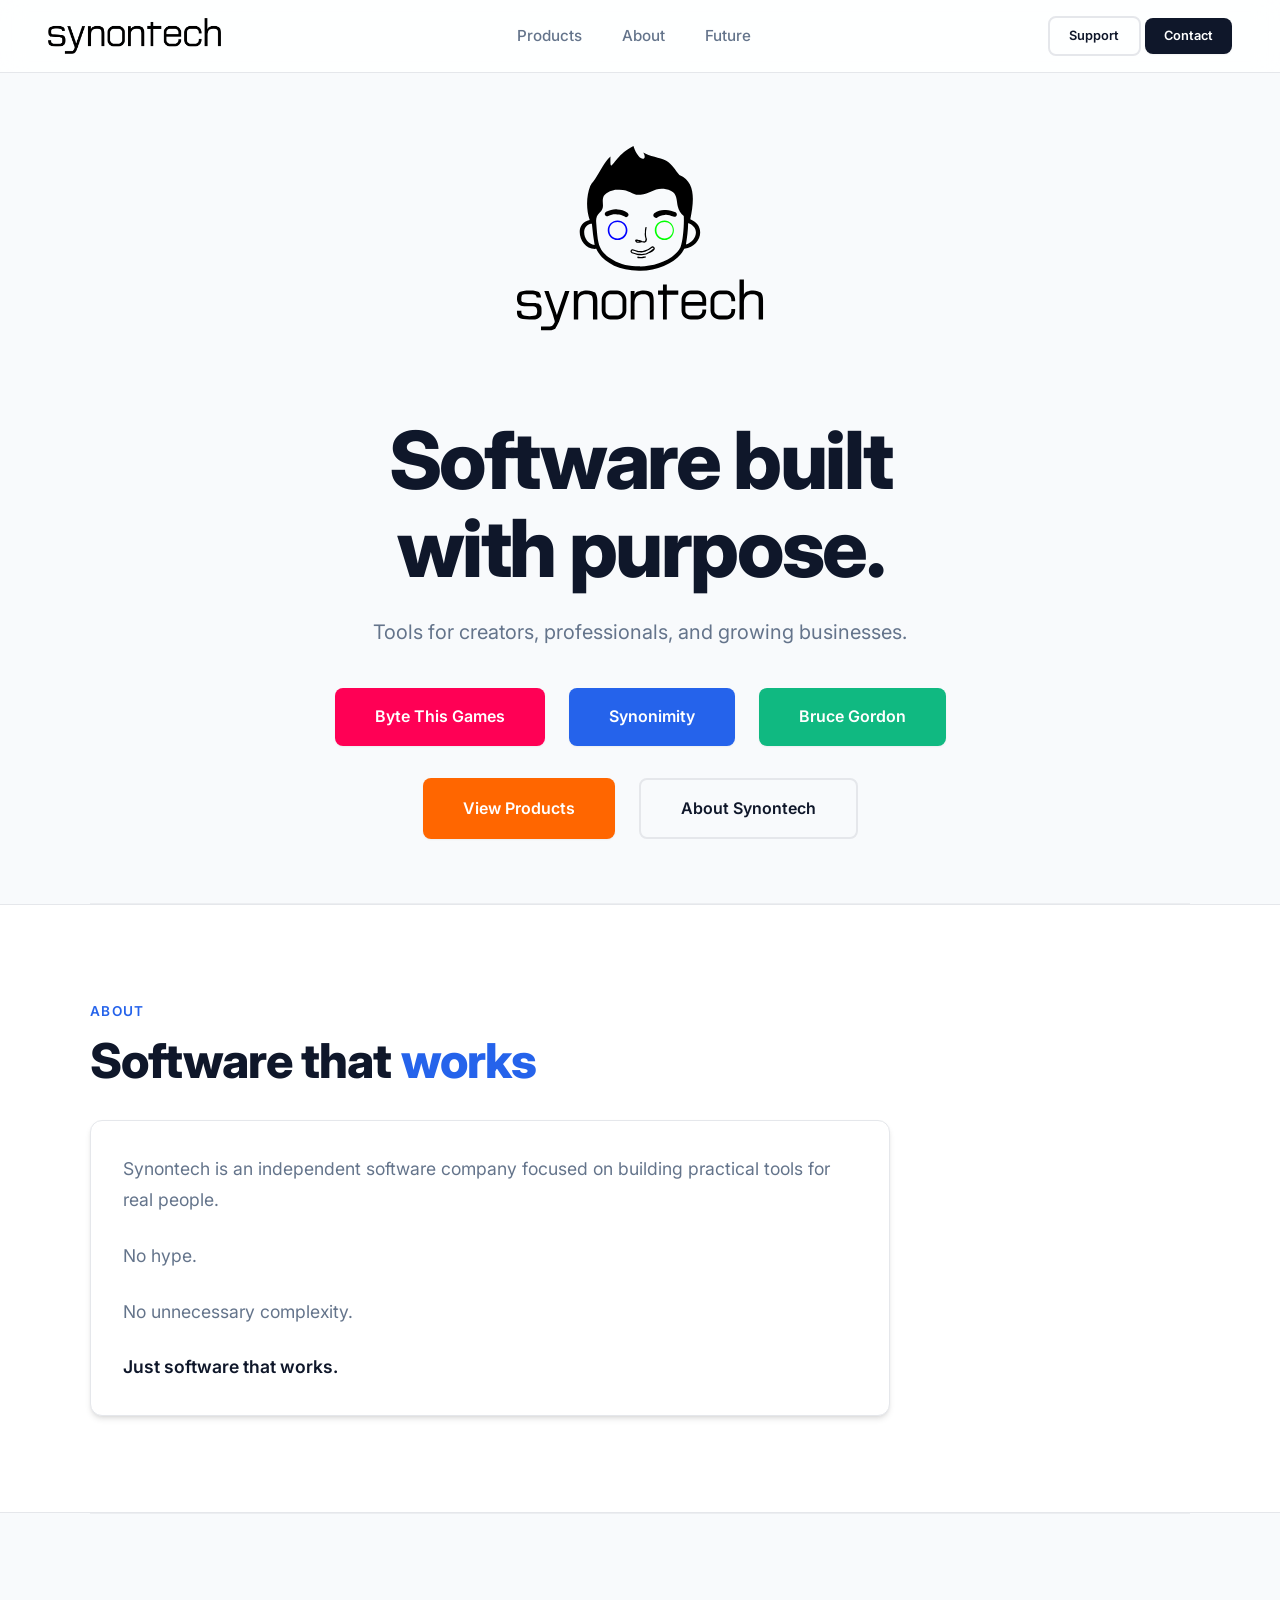
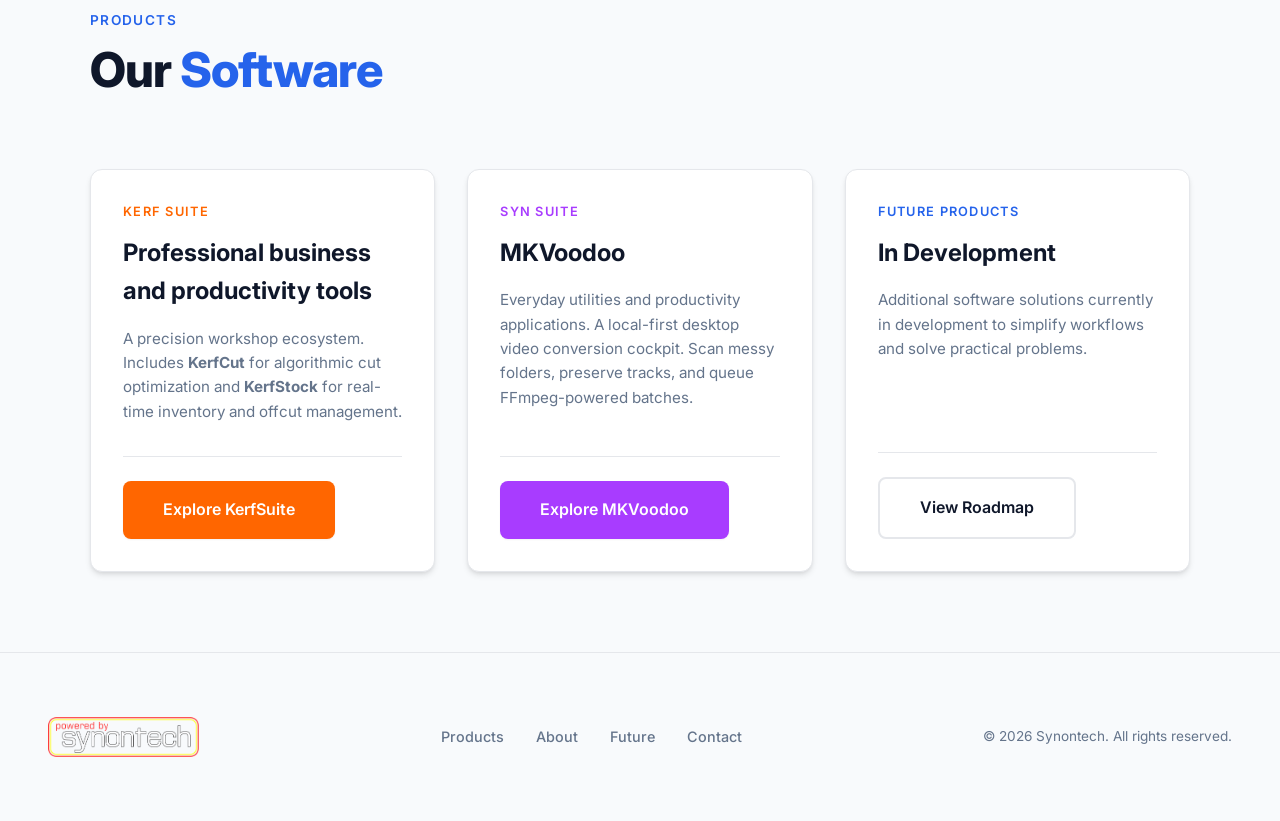
==== index.html @ ca762a5e "refactor: redirect kerfsuite.html to external documentation and update homepage link" ====
<!DOCTYPE html>
<html lang="en">

<head>
  <meta charset="UTF-8">
  <meta name="viewport" content="width=device-width, initial-scale=1.0">
  <meta name="description"
    content="Synontech is a solo digital studio crafting games, apps, and AI experiences at the bleeding edge of vision and code.">
  <meta name="robots" content="index, follow">
  <meta name="google-site-verification" content="googlec090cfde6ae936a4">
  <meta name="theme-color" content="#020b18">
  <link rel="canonical" href="https://synontech.github.io/">

  <!-- Open Graph / Facebook -->
  <meta property="og:type" content="website">
  <meta property="og:url" content="https://synontech.github.io/">
  <meta property="og:title" content="synontech | digital game &amp; AI studio">
  <meta property="og:description"
    content="Solo digital studio crafting games, apps, and ai experiences at the bleeding edge of vision and code.">
  <meta property="og:image" content="https://synontech.github.io/assets/synontech_logo.png">

  <!-- Twitter -->
  <meta property="twitter:card" content="summary_large_image">
  <meta property="twitter:url" content="https://synontech.github.io/">
  <meta property="twitter:title" content="synontech | digital game &amp; AI studio">
  <meta property="twitter:description"
    content="Solo digital studio crafting games, apps, and ai experiences at the bleeding edge of vision and code.">
  <meta property="twitter:image" content="https://synontech.github.io/assets/synontech_logo.png">

  <title>synontech | digital game &amp; AI studio</title>

  <script type="application/ld+json">
  {
    "@context": "https://schema.org",
    "@type": "Organization",
    "name": "synontech | digital game & AI studio",
    "url": "https://synontech.github.io/",
    "logo": "https://synontech.github.io/assets/synontech_logo.png",
    "sameAs": [
      "https://github.com/synontechsa-hub",
      "https://ko-fi.com/synonimity",
      "https://www.patreon.com/c/synontech"
    ]
  }
  </script>
  <script type="application/ld+json">
  {
    "@context": "https://schema.org",
    "@type": "WebSite",
    "name": "synontech | digital game & AI studio",
    "url": "https://synontech.github.io/",
    "description": "Solo digital studio crafting games, apps, and AI experiences at the bleeding edge of vision and code."
  }
  </script>

  <!-- Favicon -->
  <link rel="icon" type="image/png" href="assets/Synontech/Synontech Favicon - Dark Background.png">

  <!-- Fonts -->
  <link rel="preconnect" href="https://fonts.googleapis.com">
  <link rel="preconnect" href="https://fonts.gstatic.com" crossorigin>
  <link href="https://fonts.googleapis.com/css2?family=Inter:wght@400;500;600;700;800&display=swap" rel="stylesheet">

  <!-- Styles (order matters — variables must load first) -->
  <link rel="stylesheet" href="css/variables.css">
  <link rel="stylesheet" href="css/base.css">
  <link rel="stylesheet" href="css/animations.css">
  <link rel="stylesheet" href="css/nav.css">
  <link rel="stylesheet" href="css/hero.css">
  <link rel="stylesheet" href="css/about.css">
  <link rel="stylesheet" href="css/portfolio.css">
  <link rel="stylesheet" href="css/future.css">
  <link rel="stylesheet" href="css/footer.css">
</head>

<body>


  <!-- ══════════════════════════════════════════════
     NAV
═══════════════════════════════════════════════ -->
  <nav>
    <a href="#hero" class="nav-logo">
      <img src="assets/Synontech/synontech_wordmark_light_background.png" alt="synontech" class="nav-logo-img" style="height: 36px;">
    </a>

    <ul class="nav-links" id="nav-links">
      <li><a href="#products">Products</a></li>
      <li><a href="#about">About</a></li>
      <li><a href="future.html">Future</a></li>
      <li class="mobile-only"><a href="https://ko-fi.com/synonimity#" target="_blank" rel="noopener">Support</a></li>
      <li class="mobile-only"><a href="#" class="contact-link">Contact</a></li>
    </ul>

    <div class="nav-actions">
      <a href="https://ko-fi.com/synonimity#" target="_blank" rel="noopener" class="nav-cta btn-secondary-tactical" style="padding: 0.5rem 1.2rem; font-size: 0.8rem;">Support</a>
      <a href="#" class="nav-cta contact-link btn-primary-tactical" style="padding: 0.5rem 1.2rem; font-size: 0.8rem;">Contact</a>
    </div>

    <button class="nav-hamburger" id="nav-hamburger" aria-label="Toggle navigation" aria-expanded="false">☰</button>
  </nav>

  <!-- ══════════════════════════════════════════════
     HERO (TACTICAL HUD VERSION)
═══════════════════════════════════════════════ -->
  <section id="hero">
    <div class="hero-content">
      <img src="assets/Synontech/Synontech.svg" alt="Synontech" class="hero-eyebrow-logo" style="height: 280px; margin-bottom: 0.5rem;">
      <h1 class="hero-title">
        <span class="line1">Software built</span>
        <span class="line2">with purpose.</span>
      </h1>
      <p class="hero-sub">Tools for creators, professionals, and growing businesses.</p>
      
      <div class="hero-buttons-grid">
        <!-- Studio ecosystem links -->
        <div class="ecosystem-links">
          <a href="https://byte-this-games.vercel.app/" target="_blank" rel="noopener" class="btn-primary-tactical" style="--btn-bg: var(--color-pink);">Byte This Games</a>
          <a href="https://synonimity.vercel.app/" target="_blank" rel="noopener" class="btn-primary-tactical" style="--btn-bg: var(--color-blue);">Synonimity</a>
          <a href="https://bruce-gordon.vercel.app/" target="_blank" rel="noopener" class="btn-primary-tactical" style="--btn-bg: var(--color-emerald);">Bruce Gordon</a>
        </div>

        <!-- Primary actions -->
        <div class="main-actions">
          <a href="#products" class="btn-primary-tactical" style="--btn-bg: var(--color-orange);">View Products</a>
          <a href="#about" class="btn-secondary-tactical">About Synontech</a>
        </div>
      </div>
    </div>
  </section>

  <div class="cyber-divider"></div>

  <!-- ══════════════════════════════════════════════
     ABOUT
═══════════════════════════════════════════════ -->
  <section id="about">
    <div class="section-inner">
      <p class="section-tag reveal">About</p>
      <h2 class="section-title reveal">Software that <span>works</span></h2>

      <div class="about-grid">
        <div class="about-text reveal glass-panel">
          <p>Synontech is an independent software company focused on building practical tools for real people.</p>
          <p>No hype.</p>
          <p>No unnecessary complexity.</p>
          <p>Just software that works.</p>
        </div>
      </div>
    </div>
  </section>

  <div class="cyber-divider"></div>



  <section id="products">
    <div class="section-inner">
      <div class="portfolio-header">
        <div>
          <p class="section-tag reveal">Products</p>
          <h2 class="section-title reveal">Our <span>Software</span></h2>
        </div>
      </div>

      <div class="portfolio-grid">
        
        <!-- KerfSuite -->
        <article class="project-card glass-panel reveal reveal-delay-1" style="--primary: var(--color-orange);">
          <div class="card-body">
            <p class="card-type">Kerf Suite</p>
            <h3 class="card-title">Professional business and productivity tools</h3>
            <p class="card-desc">A precision workshop ecosystem. Includes <strong>KerfCut</strong> for algorithmic cut optimization and <strong>KerfStock</strong> for real-time inventory and offcut management.</p>
            <div class="card-footer">
              <a href="https://kerfsuite.vercel.app" class="btn-primary-tactical" style="--btn-bg: var(--color-orange);">Explore KerfSuite</a>
            </div>
          </div>
        </article>

        <!-- MKVoodoo -->
        <article class="project-card glass-panel reveal reveal-delay-2" style="--primary: var(--color-violet);">
          <div class="card-body">
            <p class="card-type">Syn Suite</p>
            <h3 class="card-title">MKVoodoo</h3>
            <p class="card-desc">Everyday utilities and productivity applications. A local-first desktop video conversion cockpit. Scan messy folders, preserve tracks, and queue FFmpeg-powered batches.</p>
            <div class="card-footer">
              <a href="mkvoodoo.html" class="btn-primary-tactical" style="--btn-bg: var(--color-violet);">Explore MKVoodoo</a>
            </div>
          </div>
        </article>

        <!-- Future Products -->
        <article class="project-card glass-panel reveal reveal-delay-3">
          <div class="card-body">
            <p class="card-type">Future Products</p>
            <h3 class="card-title">In Development</h3>
            <p class="card-desc">Additional software solutions currently in development to simplify workflows and solve practical problems.</p>
            <div class="card-footer">
              <a href="future.html" class="btn-secondary-tactical">View Roadmap</a>
            </div>
          </div>
        </article>

      </div>
    </div>
  </section>



  <!-- ══════════════════════════════════════════════
     FOOTER
═══════════════════════════════════════════════ -->
  <footer>
    <div class="footer-left">
      <img src="assets/Synontech/Powered_by_dark_background.png" alt="powered by synontech" class="footer-badge">
    </div>
    <ul class="footer-links">
      <li><a href="#products">Products</a></li>
      <li><a href="#about">About</a></li>
      <li><a href="future.html">Future</a></li>
      <li><a href="#" class="contact-link">Contact</a></li>
    </ul>
    <div class="footer-copy">
      <span>&copy; <span id="current-year">2026</span> Synontech. All rights reserved.</span>
    </div>
  </footer>

  <script src="js/analytics.js" defer></script>
  <script src="js/main.js" defer></script>
</body>

</html>
---- css/variables.css ----
/* ============================================================
   Synontech Brand Identity System
   Minimalist, professional, product-focused.
   ============================================================ */

:root {
  /* --- Primary Colors --- */
  --color-deep-navy: #0F172A;
  --color-charcoal:  #111827;

  /* --- Secondary Colors --- */
  --color-blue:      #2563EB; /* Corporate Blue */
  --color-emerald:   #10B981; /* Tech Green */
  --color-orange:    #FF6600; /* Industrial Orange (KerfSuite) */
  --color-violet:    #A83CFF; /* Creative Violet (Syn Suite) */
  --color-pink:      #FF0055; /* Glitch Pink (Ecosystem) */

  /* --- Neutral Colors --- */
  --color-white:       #FFFFFF;
  --color-light-gray:  #F8FAFC;
  --color-border-gray: #E5E7EB;
  --color-text-gray:   #64748B;

  /* --- Functional Assignments (Light Theme) --- */
  --bg-main:   var(--color-light-gray);
  --bg-card:   var(--color-white);
  --text-main: var(--color-charcoal);
  --text-dim:  var(--color-text-gray);

  /* --- Dynamic Variables (Overridable) --- */
  --primary:   var(--color-blue);
  --secondary: var(--color-orange);
  --accent:    var(--color-emerald);
  --extra:     var(--color-violet);

  /* --- UI Elements --- */
  --border-main: 1px solid var(--color-border-gray);
  --shadow-sm:   0 1px 2px 0 rgb(0 0 0 / 0.05);
  --shadow-md:   0 4px 6px -1px rgb(0 0 0 / 0.1), 0 2px 4px -2px rgb(0 0 0 / 0.1);
  --shadow-lg:   0 10px 15px -3px rgb(0 0 0 / 0.1), 0 4px 6px -4px rgb(0 0 0 / 0.1);
  --radius-md:   8px;
  --radius-lg:   12px;

  /* --- Typography --- */
  --font-primary: 'Inter', sans-serif;
}
---- css/base.css ----
/* ============================================================
   synontech — base
   Reset, body, typography, shared utilities
   ============================================================ */

*, *::before, *::after {
  margin: 0;
  padding: 0;
  box-sizing: border-box;
}

html {
  scroll-behavior: smooth;
}

body {
  background-color: var(--bg-main);
  color: var(--text-main);
  font-family: var(--font-primary);
  font-size: 16px;
  line-height: 1.6;
  overflow-x: hidden;
  -webkit-font-smoothing: antialiased;
  -moz-osx-font-smoothing: grayscale;
}

/* ── Sections ── */
section {
  position: relative;
  z-index: 2;
  padding: 6rem 3rem;
}

@media (max-width: 768px) {
  section {
    padding: 4rem 1.5rem;
  }
}

.section-inner {
  max-width: 1100px;
  margin: 0 auto;
}

/* ── Glass/Card Panel ── */
.glass-panel {
  background: var(--bg-card);
  border: var(--border-main);
  border-radius: var(--radius-lg);
  padding: 2rem;
  box-shadow: var(--shadow-md);
  transition: box-shadow 0.3s ease, transform 0.3s ease;
}

.glass-panel:hover {
  box-shadow: var(--shadow-lg);
  transform: translateY(-2px);
}

.section-tag {
  font-family: var(--font-primary);
  font-size: 0.85rem;
  font-weight: 600;
  letter-spacing: 0.1em;
  color: var(--primary);
  margin-bottom: 0.75rem;
  display: flex;
  align-items: center;
  gap: 0.75rem;
  text-transform: uppercase;
}

.section-title {
  font-family: var(--font-primary);
  font-size: clamp(2rem, 4vw, 3rem);
  font-weight: 800;
  color: var(--color-deep-navy);
  margin-bottom: 1.5rem;
  line-height: 1.1;
  letter-spacing: -0.02em;
}

.section-title span {
  color: var(--primary);
}

/* ── Typography Utilities ── */
p {
  color: var(--text-dim);
  margin-bottom: 1rem;
}

/* ── Divider ── */
.cyber-divider {
  height: 1px;
  background: var(--color-border-gray);
  margin: 0 auto;
  max-width: 1100px;
  opacity: 0.6;
}

/* ── Buttons ── */
.btn-primary-tactical {
  display: inline-flex;
  align-items: center;
  justify-content: center;
  background-color: var(--primary);
  color: var(--color-white);
  padding: 0.75rem 2rem;
  border-radius: var(--radius-md);
  text-decoration: none;
  font-weight: 600;
  font-size: 0.95rem;
  transition: all 0.2s ease;
  border: none;
  cursor: pointer;
}

.btn-primary-tactical:hover {
  filter: brightness(1.1);
  transform: translateY(-1px);
}

.btn-secondary-tactical {
  display: inline-flex;
  align-items: center;
  justify-content: center;
  background-color: transparent;
  color: var(--color-deep-navy);
  padding: 0.75rem 2rem;
  border-radius: var(--radius-md);
  border: 2px solid var(--color-border-gray);
  text-decoration: none;
  font-weight: 600;
  font-size: 0.95rem;
  transition: all 0.2s ease;
}

.btn-secondary-tactical:hover {
  background-color: var(--color-border-gray);
}
---- css/nav.css ----
/* ============================================================
   Synontech — Navigation
   ============================================================ */

nav {
  position: fixed;
  top: 0; left: 0; right: 0;
  z-index: 100;
  display: flex;
  align-items: center;
  justify-content: space-between;
  padding: 1rem 3rem;
  background: rgba(255, 255, 255, 0.85);
  backdrop-filter: blur(12px);
  border-bottom: 1px solid var(--color-border-gray);
  transition: all 0.3s ease;
}

.nav-logo {
  display: flex;
  align-items: center;
  text-decoration: none;
}

.nav-logo-img {
  height: 28px;
  width: auto;
  transition: opacity 0.3s ease;
}

.nav-logo:hover .nav-logo-img {
  opacity: 0.8;
}

.nav-links {
  display: flex;
  gap: 2.5rem;
  list-style: none;
}

.nav-links a {
  color: var(--color-text-gray);
  text-decoration: none;
  font-family: var(--font-primary);
  font-weight: 500;
  font-size: 0.95rem;
  transition: color 0.2s ease;
}

.nav-links a:hover {
  color: var(--color-deep-navy);
}

.nav-cta {
  background: var(--color-deep-navy);
  color: var(--color-white);
  padding: 0.6rem 1.25rem;
  border-radius: var(--radius-md);
  text-decoration: none;
  font-family: var(--font-primary);
  font-weight: 500;
  font-size: 0.95rem;
  transition: background 0.2s ease, transform 0.2s ease;
}

.nav-cta:hover {
  background: var(--primary);
  transform: translateY(-1px);
}

/* ── Hamburger (mobile only) ── */
.nav-hamburger {
  display: none;
  background: transparent;
  border: none;
  color: var(--color-deep-navy);
  font-size: 1.5rem;
  cursor: pointer;
}

.nav-links li.mobile-only {
  display: none;
}

/* ── Mobile breakpoint ── */
@media (max-width: 768px) {
  nav {
    padding: 1rem 1.5rem;
  }

  .desktop-only {
    display: none !important;
  }

  .nav-cta {
    display: none;
  }

  .nav-hamburger {
    display: block;
  }

  .nav-links {
    display: none;
    width: 100%;
    flex-direction: column;
    gap: 0;
    padding: 1rem 0;
    position: absolute;
    top: 100%;
    left: 0;
    background: var(--color-white);
    border-bottom: 1px solid var(--color-border-gray);
  }

  .nav-links li.mobile-only {
    display: block;
  }

  .nav-links.open {
    display: flex;
  }

  .nav-links li a {
    display: block;
    padding: 0.8rem 1.5rem;
  }
}
---- css/hero.css ----
/* ============================================================
   Synontech — Hero
   ============================================================ */

#hero {
  position: relative;
  z-index: 2;
  min-height: 90vh;
  display: flex;
  flex-direction: column;
  align-items: center;
  justify-content: center;
  text-align: center;
  padding: 8rem 10% 4rem;
  overflow: hidden;
  background: var(--bg-main);
}

.hero-content {
  position: relative;
  z-index: 5;
  width: 100%;
  max-width: 1000px;
  display: flex;
  flex-direction: column;
  align-items: center;
}

.hero-eyebrow {
  font-family: var(--font-primary);
  font-size: 0.95rem;
  font-weight: 600;
  color: var(--primary);
  margin-bottom: 1rem;
  text-transform: uppercase;
  letter-spacing: 0.1em;
}

.hero-title {
  font-family: var(--font-primary);
  font-size: clamp(3rem, 8vw, 5rem);
  font-weight: 800;
  line-height: 1.1;
  letter-spacing: -0.03em;
  margin-bottom: 1.5rem;
  color: var(--color-deep-navy);
}

.hero-title .line1, .hero-title .line2 {
  display: block;
}

.hero-sub {
  font-size: 1.25rem;
  color: var(--text-dim);
  margin-bottom: 2.5rem;
  max-width: 700px;
  line-height: 1.6;
}

.hero-buttons-grid {
  display: flex;
  flex-direction: column;
  gap: 2rem;
  width: 100%;
}

.ecosystem-links, .main-actions {
  display: flex;
  gap: 1.5rem;
  flex-wrap: wrap;
  justify-content: center;
}

.btn-primary-tactical {
  --btn-bg: var(--color-deep-navy);
  display: inline-flex;
  background: var(--btn-bg);
  color: var(--color-white);
  padding: 1rem 2.5rem;
  border-radius: var(--radius-md);
  text-decoration: none;
  font-weight: 600;
  font-size: 1rem;
  transition: all 0.2s ease;
  box-shadow: var(--shadow-sm);
  border: none;
}

.btn-primary-tactical:hover {
  transform: translateY(-2px);
  box-shadow: var(--shadow-lg);
  filter: brightness(1.1);
}

.btn-secondary-tactical {
  display: inline-flex;
  background: transparent;
  color: var(--color-deep-navy);
  padding: 1rem 2.5rem;
  border-radius: var(--radius-md);
  border: 2px solid var(--color-border-gray);
  text-decoration: none;
  font-weight: 600;
  font-size: 1rem;
  transition: all 0.2s ease;
}

.btn-secondary-tactical:hover {
  background: var(--color-border-gray);
  border-color: var(--color-border-gray);
}

/* ── Mobile ── */
@media (max-width: 768px) {
  #hero { padding: 8rem 1.5rem 4rem; }
  .ecosystem-links, .main-actions { flex-direction: column; width: 100%; gap: 1rem; }
  .btn-primary-tactical, .btn-secondary-tactical { width: 100%; justify-content: center; }
}
---- css/about.css ----
/* ============================================================
   Synontech — About
   ============================================================ */

#about {
  background: var(--color-white);
  border-top: 1px solid var(--color-border-gray);
  border-bottom: 1px solid var(--color-border-gray);
}

/* ── Grid layout ── */
.about-grid {
  display: flex;
  flex-direction: column;
  gap: 2rem;
  margin-top: 2rem;
}

.about-text {
  max-width: 800px;
}

.about-text p {
  color: var(--text-dim);
  font-size: 1.1rem;
  line-height: 1.8;
  margin-bottom: 1.5rem;
  font-weight: 400;
}

.about-text p:last-child {
  margin-bottom: 0;
  font-weight: 600;
  color: var(--color-deep-navy);
}

/* ── Mobile ── */
@media (max-width: 992px) {
  .about-grid {
    text-align: left;
  }
}
---- css/portfolio.css ----
/* ============================================================
   Synontech — Products
   ============================================================ */

#products {
  padding-bottom: 5rem;
  background: var(--color-light-gray);
}

.portfolio-header {
  display: flex;
  justify-content: space-between;
  align-items: flex-end;
  margin-bottom: 3rem;
  flex-wrap: wrap;
  gap: 1rem;
}

.portfolio-grid {
  display: grid;
  grid-template-columns: repeat(auto-fill, minmax(300px, 1fr));
  gap: 2rem;
}

/* ── Product Card ── */
.project-card {
  display: flex;
  flex-direction: column;
  height: 100%;
}

.card-body {
  display: flex;
  flex-direction: column;
  flex-grow: 1;
}

.card-type {
  font-size: 0.8rem;
  font-weight: 600;
  letter-spacing: 0.1em;
  color: var(--primary);
  margin-bottom: 0.75rem;
  text-transform: uppercase;
}

.card-title {
  font-family: var(--font-primary);
  font-size: 1.5rem;
  font-weight: 700;
  color: var(--color-deep-navy);
  margin-bottom: 1rem;
}

.card-desc {
  font-size: 0.95rem;
  color: var(--text-dim);
  line-height: 1.6;
  margin-bottom: 2rem;
  flex-grow: 1;
}

.card-footer {
  margin-top: auto;
  border-top: 1px solid var(--color-border-gray);
  padding-top: 1.5rem;
  display: flex;
}
---- css/future.css ----
/* ============================================================
   synontech — future.css
   Neon Billboard layouts for the upcoming projects page.
   ============================================================ */

.billboard-container {
  display: flex;
  flex-direction: column;
  gap: 4rem;
  margin-top: 2rem;
  perspective: 1000px;
}

.neon-billboard {
  position: relative;
  background: rgba(10, 10, 10, 0.8);
  border: 2px solid var(--primary);
  padding: 2rem;
  display: flex;
  flex-direction: column;
  justify-content: center;
  align-items: center;
  text-align: center;
  box-shadow: 0 0 20px var(--primary);
  transform-style: preserve-3d;
  transition: transform 0.3s ease, box-shadow 0.3s ease;
  min-height: 250px;
}

.neon-billboard:hover {
  transform: scale(1.02) rotateX(5deg) rotateY(2deg);
  box-shadow: 0 0 40px var(--primary);
}

.neon-billboard::before {
  content: '';
  position: absolute;
  top: 0; left: 0; right: 0; bottom: 0;
  background: repeating-linear-gradient(
    0deg,
    transparent,
    transparent 2px,
    rgba(255, 255, 255, 0.05) 2px,
    rgba(255, 255, 255, 0.05) 4px
  );
  pointer-events: none;
  z-index: 1;
}

.billboard-badge {
  font-family: 'Share Tech Mono', monospace;
  font-size: 0.8rem;
  letter-spacing: 0.2em;
  text-transform: uppercase;
  color: #fff;
  background: var(--primary);
  padding: 0.2rem 0.5rem;
  position: absolute;
  top: -10px;
  left: 20px;
  z-index: 2;
  box-shadow: 0 0 10px var(--primary);
}

.billboard-title {
  font-family: 'Orbitron', monospace;
  font-size: 3rem;
  font-weight: 900;
  color: #fff;
  text-transform: uppercase;
  text-shadow: 0 0 10px var(--primary), 0 0 20px var(--primary), 0 0 40px var(--primary);
  z-index: 2;
  margin-bottom: 1rem;
  animation: neon-flicker 5s infinite alternate;
}

.billboard-desc {
  font-size: 1.1rem;
  color: #ddd;
  max-width: 600px;
  z-index: 2;
  background: rgba(0, 0, 0, 0.5);
  padding: 1rem;
  border-left: 4px solid var(--primary);
}

/* Variations */
.billboard-red {
  border-color: var(--secondary);
  box-shadow: 0 0 20px var(--secondary);
}
.billboard-red:hover { box-shadow: 0 0 40px var(--secondary); }
.billboard-red .billboard-badge { background: var(--secondary); box-shadow: 0 0 10px var(--secondary); }
.billboard-red .billboard-title { text-shadow: 0 0 10px var(--secondary), 0 0 20px var(--secondary), 0 0 40px var(--secondary); }
.billboard-red .billboard-desc { border-color: var(--secondary); }

.billboard-magenta {
  border-color: var(--accent);
  box-shadow: 0 0 20px var(--accent);
}
.billboard-magenta:hover { box-shadow: 0 0 40px var(--accent); }
.billboard-magenta .billboard-badge { background: var(--accent); box-shadow: 0 0 10px var(--accent); }
.billboard-magenta .billboard-title { text-shadow: 0 0 10px var(--accent), 0 0 20px var(--accent), 0 0 40px var(--accent); }
.billboard-magenta .billboard-desc { border-color: var(--accent); }

.billboard-pink {
  border-color: var(--neon-pink);
  box-shadow: 0 0 20px var(--neon-pink);
}
.billboard-pink:hover { box-shadow: 0 0 40px var(--neon-pink); }
.billboard-pink .billboard-badge { background: var(--neon-pink); box-shadow: 0 0 10px var(--neon-pink); }
.billboard-pink .billboard-title { text-shadow: 0 0 10px var(--neon-pink), 0 0 20px var(--neon-pink), 0 0 40px var(--neon-pink); }
.billboard-pink .billboard-desc { border-color: var(--neon-pink); }
---- css/footer.css ----
/* ============================================================
   Synontech — Footer
   ============================================================ */

footer {
  position: relative;
  z-index: 2;
  border-top: 1px solid var(--color-border-gray);
  background: var(--bg-main);
  padding: 4rem 3rem;
  display: flex;
  justify-content: space-between;
  align-items: center;
  flex-wrap: wrap;
  gap: 2rem;
}

.footer-left {
  display: flex;
  align-items: center;
}

.footer-badge {
  height: 40px;
  width: auto;
  display: block;
  opacity: 0.8;
  transition: opacity 0.3s ease;
}

.footer-badge:hover {
  opacity: 1;
}

.footer-copy {
  font-family: var(--font-primary);
  font-size: 0.85rem;
  color: var(--text-dim);
  text-align: right;
}

.footer-links {
  display: flex;
  gap: 2rem;
  list-style: none;
}

.footer-links a {
  font-family: var(--font-primary);
  font-size: 0.9rem;
  font-weight: 500;
  color: var(--text-dim);
  text-decoration: none;
  transition: color 0.2s ease;
}

.footer-links a:hover {
  color: var(--color-deep-navy);
}

/* ── Mobile ── */
@media (max-width: 768px) {
  footer {
    flex-direction: column;
    text-align: center;
    padding: 4rem 1.5rem;
  }
  .footer-left {
    align-items: center;
  }
  .footer-copy {
    text-align: center;
    order: 3;
  }
  .footer-links {
    flex-direction: column;
    gap: 1rem;
    order: 2;
  }
}
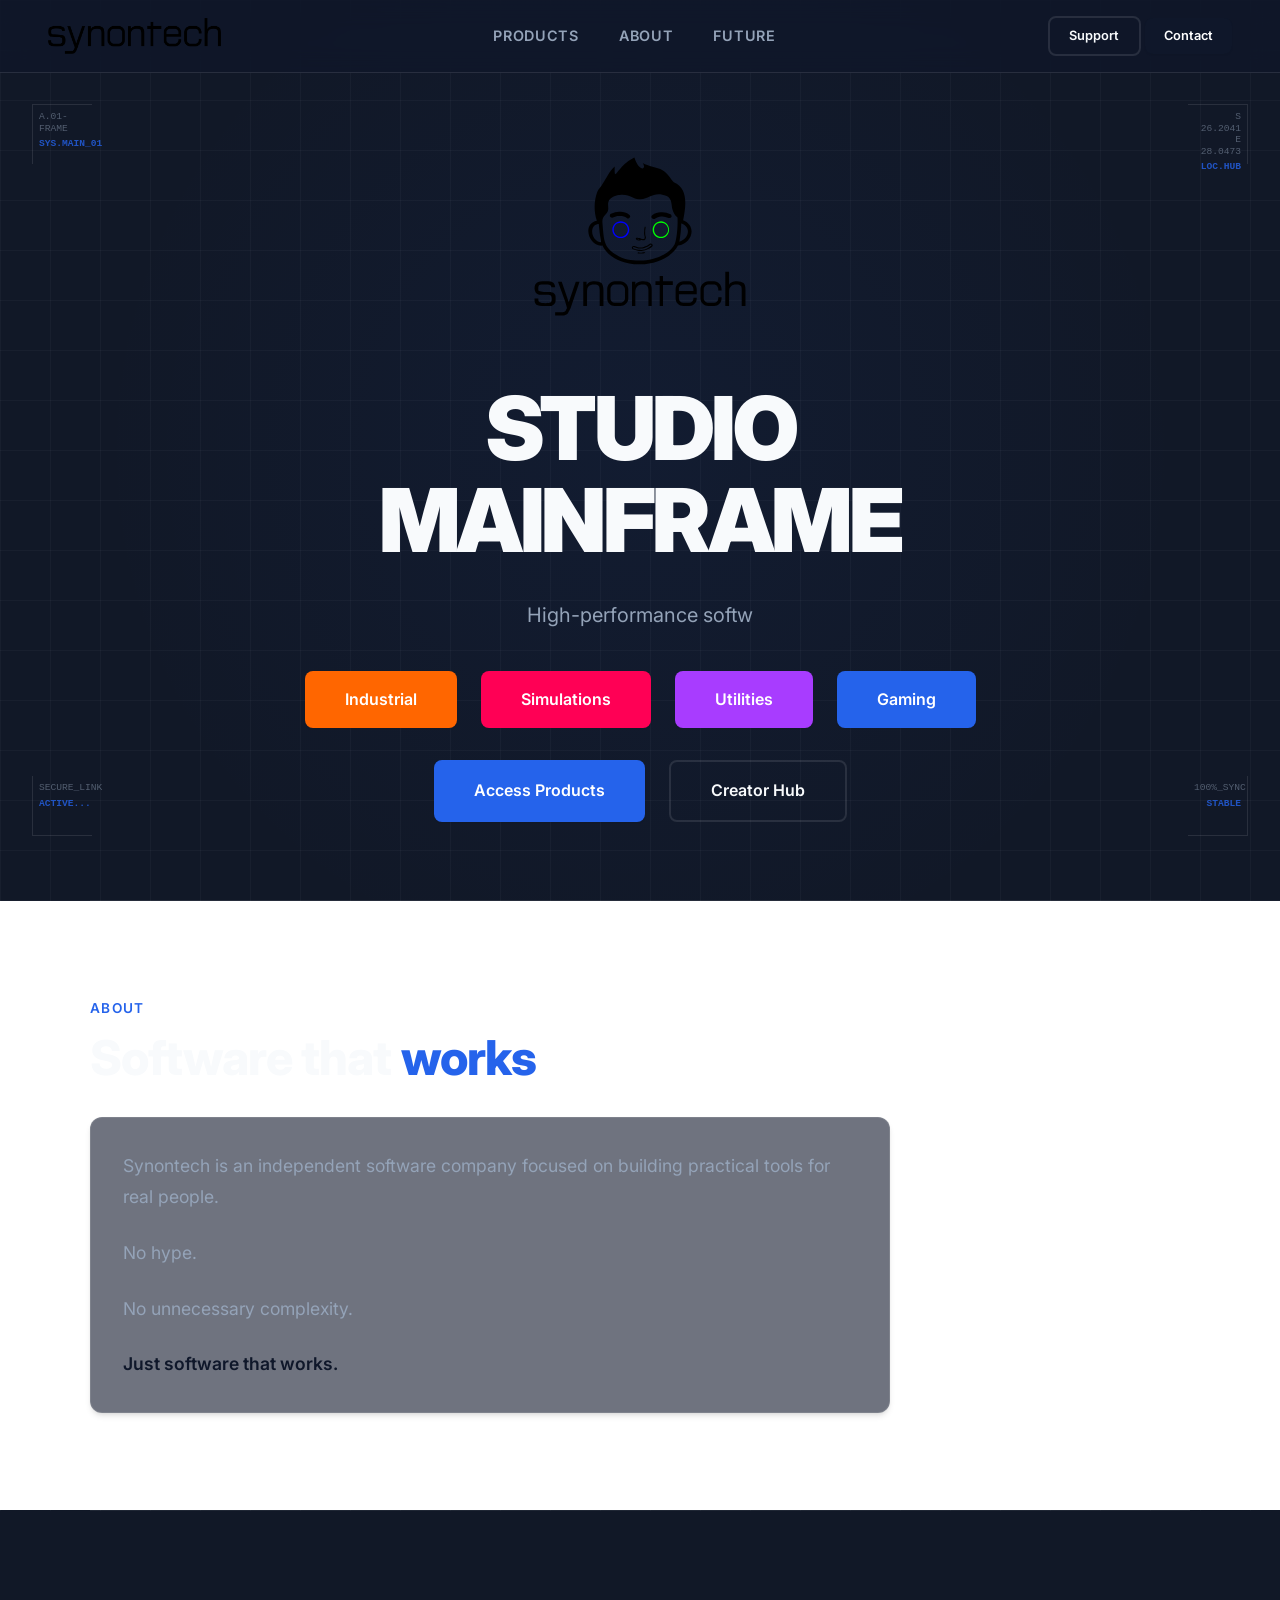
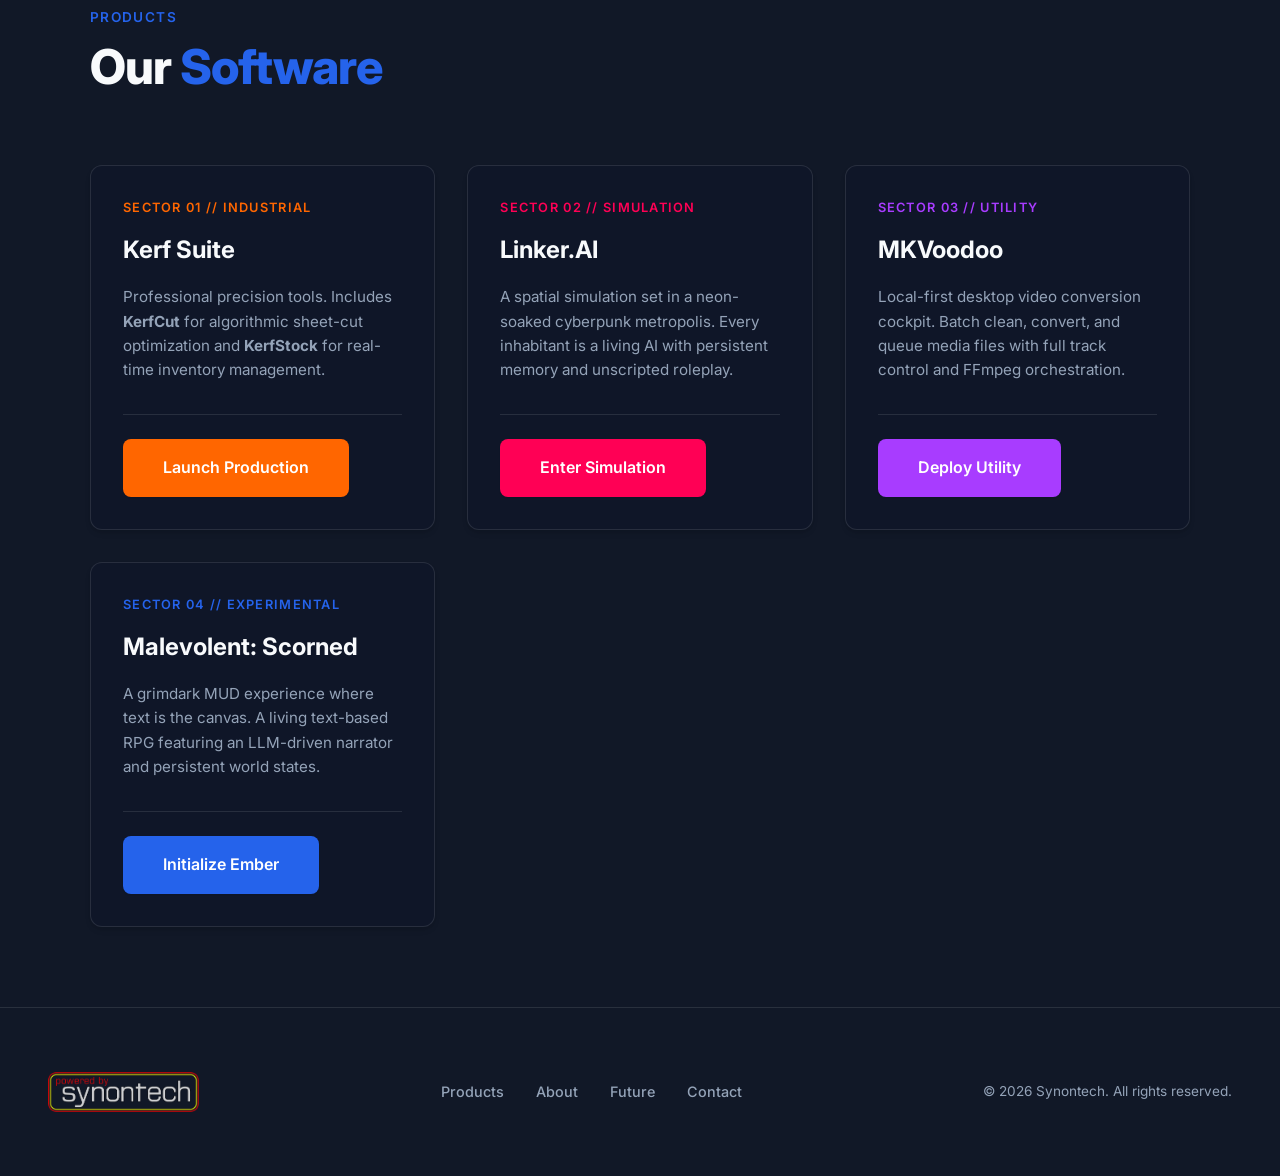
==== commit 6da6e197: "feat: implement global HUD overlay and standardize brand variables for the studio mainframe" ====
--- a/index.html
+++ b/index.html
@@ -67,6 +67,7 @@
   <link rel="stylesheet" href="css/animations.css">
   <link rel="stylesheet" href="css/nav.css">
   <link rel="stylesheet" href="css/hero.css">
+  <link rel="stylesheet" href="css/hud.css">
   <link rel="stylesheet" href="css/about.css">
   <link rel="stylesheet" href="css/portfolio.css">
   <link rel="stylesheet" href="css/future.css">
@@ -74,6 +75,14 @@
 </head>
 
 <body>
+
+  <!-- Global HUD Overlay -->
+  <div class="global-hud-container">
+    <div class="hud-frame top-left"><span>A.01-FRAME</span><span class="sys-readout">SYS.MAIN_01</span></div>
+    <div class="hud-frame top-right"><span id="user-coords">S 26.2041<br>E 28.0473</span><span class="sys-readout">LOC.HUB</span></div>
+    <div class="hud-frame bottom-left"><span>SECURE_LINK</span><span class="sys-readout">ACTIVE...</span></div>
+    <div class="hud-frame bottom-right"><span>100%_SYNC</span><span class="sys-readout">STABLE</span></div>
+  </div>
 
 
   <!-- ══════════════════════════════════════════════
@@ -104,26 +113,26 @@
      HERO (TACTICAL HUD VERSION)
 ═══════════════════════════════════════════════ -->
   <section id="hero">
-    <div class="hero-content">
-      <img src="assets/Synontech/Synontech.svg" alt="Synontech" class="hero-eyebrow-logo" style="height: 280px; margin-bottom: 0.5rem;">
+    <div class="hero-content reveal">
+      <img src="assets/Synontech/Synontech.svg" alt="Synontech" class="hero-eyebrow-logo" style="height: 240px; margin-bottom: 0rem;">
       <h1 class="hero-title">
-        <span class="line1">Software built</span>
-        <span class="line2">with purpose.</span>
+        STUDIO <br><span>MAINFRAME</span>
       </h1>
-      <p class="hero-sub">Tools for creators, professionals, and growing businesses.</p>
+      <p class="hero-sub">High-performance software engineering & industrial-grade simulations.</p>
       
       <div class="hero-buttons-grid">
         <!-- Studio ecosystem links -->
         <div class="ecosystem-links">
-          <a href="https://byte-this-games.vercel.app/" target="_blank" rel="noopener" class="btn-primary-tactical" style="--btn-bg: var(--color-pink);">Byte This Games</a>
-          <a href="https://synonimity.vercel.app/" target="_blank" rel="noopener" class="btn-primary-tactical" style="--btn-bg: var(--color-blue);">Synonimity</a>
-          <a href="https://bruce-gordon.vercel.app/" target="_blank" rel="noopener" class="btn-primary-tactical" style="--btn-bg: var(--color-emerald);">Bruce Gordon</a>
+          <a href="https://kerf-suite.com" target="_blank" rel="noopener" class="btn-primary-tactical" style="--btn-bg: var(--sector-industrial);">Industrial</a>
+          <a href="linkerai.html" class="btn-primary-tactical" style="--btn-bg: var(--sector-simulation);">Simulations</a>
+          <a href="mkvoodoo.html" class="btn-primary-tactical" style="--btn-bg: var(--sector-utility);">Utilities</a>
+          <a href="https://byte-this-games.vercel.app/" target="_blank" rel="noopener" class="btn-primary-tactical" style="--btn-bg: var(--sector-experimental);">Gaming</a>
         </div>
 
         <!-- Primary actions -->
         <div class="main-actions">
-          <a href="#products" class="btn-primary-tactical" style="--btn-bg: var(--color-orange);">View Products</a>
-          <a href="#about" class="btn-secondary-tactical">About Synontech</a>
+          <a href="#products" class="btn-primary-tactical" style="--btn-bg: var(--primary);">Access Products</a>
+          <a href="https://synonimity.vercel.app/" target="_blank" rel="noopener" class="btn-secondary-tactical">Creator Hub</a>
         </div>
       </div>
     </div>
@@ -166,37 +175,49 @@
       <div class="portfolio-grid">
         
         <!-- KerfSuite -->
-        <article class="project-card glass-panel reveal reveal-delay-1" style="--primary: var(--color-orange);">
-          <div class="card-body">
-            <p class="card-type">Kerf Suite</p>
-            <h3 class="card-title">Professional business and productivity tools</h3>
-            <p class="card-desc">A precision workshop ecosystem. Includes <strong>KerfCut</strong> for algorithmic cut optimization and <strong>KerfStock</strong> for real-time inventory and offcut management.</p>
-            <div class="card-footer">
-              <a href="https://kerfsuite.vercel.app" class="btn-primary-tactical" style="--btn-bg: var(--color-orange);">Explore KerfSuite</a>
+        <article class="project-card glass-panel reveal reveal-delay-1" style="--primary: var(--sector-industrial);">
+          <div class="card-body">
+            <p class="card-type">Sector 01 // Industrial</p>
+            <h3 class="card-title">Kerf Suite</h3>
+            <p class="card-desc">Professional precision tools. Includes <strong>KerfCut</strong> for algorithmic sheet-cut optimization and <strong>KerfStock</strong> for real-time inventory management.</p>
+            <div class="card-footer">
+              <a href="https://kerf-suite.com" target="_blank" rel="noopener" class="btn-primary-tactical" style="--btn-bg: var(--sector-industrial);">Launch Production</a>
+            </div>
+          </div>
+        </article>
+
+        <!-- Linker.AI -->
+        <article class="project-card glass-panel reveal reveal-delay-2" style="--primary: var(--sector-simulation);">
+          <div class="card-body">
+            <p class="card-type">Sector 02 // Simulation</p>
+            <h3 class="card-title">Linker.AI</h3>
+            <p class="card-desc">A spatial simulation set in a neon-soaked cyberpunk metropolis. Every inhabitant is a living AI with persistent memory and unscripted roleplay.</p>
+            <div class="card-footer">
+              <a href="linkerai.html" class="btn-primary-tactical" style="--btn-bg: var(--sector-simulation);">Enter Simulation</a>
             </div>
           </div>
         </article>
 
         <!-- MKVoodoo -->
-        <article class="project-card glass-panel reveal reveal-delay-2" style="--primary: var(--color-violet);">
-          <div class="card-body">
-            <p class="card-type">Syn Suite</p>
+        <article class="project-card glass-panel reveal reveal-delay-3" style="--primary: var(--sector-utility);">
+          <div class="card-body">
+            <p class="card-type">Sector 03 // Utility</p>
             <h3 class="card-title">MKVoodoo</h3>
-            <p class="card-desc">Everyday utilities and productivity applications. A local-first desktop video conversion cockpit. Scan messy folders, preserve tracks, and queue FFmpeg-powered batches.</p>
-            <div class="card-footer">
-              <a href="mkvoodoo.html" class="btn-primary-tactical" style="--btn-bg: var(--color-violet);">Explore MKVoodoo</a>
-            </div>
-          </div>
-        </article>
-
-        <!-- Future Products -->
-        <article class="project-card glass-panel reveal reveal-delay-3">
-          <div class="card-body">
-            <p class="card-type">Future Products</p>
-            <h3 class="card-title">In Development</h3>
-            <p class="card-desc">Additional software solutions currently in development to simplify workflows and solve practical problems.</p>
-            <div class="card-footer">
-              <a href="future.html" class="btn-secondary-tactical">View Roadmap</a>
+            <p class="card-desc">Local-first desktop video conversion cockpit. Batch clean, convert, and queue media files with full track control and FFmpeg orchestration.</p>
+            <div class="card-footer">
+              <a href="mkvoodoo.html" class="btn-primary-tactical" style="--btn-bg: var(--sector-utility);">Deploy Utility</a>
+            </div>
+          </div>
+        </article>
+
+        <!-- Malevolent -->
+        <article class="project-card glass-panel reveal reveal-delay-4" style="--primary: var(--sector-experimental);">
+          <div class="card-body">
+            <p class="card-type">Sector 04 // Experimental</p>
+            <h3 class="card-title">Malevolent: Scorned</h3>
+            <p class="card-desc">A grimdark MUD experience where text is the canvas. A living text-based RPG featuring an LLM-driven narrator and persistent world states.</p>
+            <div class="card-footer">
+              <a href="synquest.html" class="btn-primary-tactical" style="--btn-bg: var(--sector-experimental);">Initialize Ember</a>
             </div>
           </div>
         </article>
--- a/css/variables.css
+++ b/css/variables.css
@@ -18,14 +18,20 @@
   /* --- Neutral Colors --- */
   --color-white:       #FFFFFF;
   --color-light-gray:  #F8FAFC;
-  --color-border-gray: #E5E7EB;
-  --color-text-gray:   #64748B;
+  --color-border-gray: rgba(255, 255, 255, 0.1);
+  --color-text-gray:   #94A3B8;
 
-  /* --- Functional Assignments (Light Theme) --- */
-  --bg-main:   var(--color-light-gray);
-  --bg-card:   var(--color-white);
-  --text-main: var(--color-charcoal);
+  /* --- Functional Assignments (Dark Theme Mainframe) --- */
+  --bg-main:   var(--color-charcoal);
+  --bg-card:   rgba(15, 23, 42, 0.6);
+  --text-main: var(--color-light-gray);
   --text-dim:  var(--color-text-gray);
+
+  /* --- Operating Sectors --- */
+  --sector-industrial:   var(--color-orange);
+  --sector-simulation:   var(--color-pink);
+  --sector-utility:      var(--color-violet);
+  --sector-experimental: var(--color-blue);
 
   /* --- Dynamic Variables (Overridable) --- */
   --primary:   var(--color-blue);
--- a/css/base.css
+++ b/css/base.css
@@ -15,6 +15,10 @@
 
 body {
   background-color: var(--bg-main);
+  background-image:
+    linear-gradient(rgba(255, 255, 255, 0.03) 1px, transparent 1px),
+    linear-gradient(90deg, rgba(255, 255, 255, 0.03) 1px, transparent 1px);
+  background-size: 50px 50px;
   color: var(--text-main);
   font-family: var(--font-primary);
   font-size: 16px;
@@ -33,9 +37,14 @@
 
 @media (max-width: 768px) {
   section {
-    padding: 4rem 1.5rem;
+    padding: 3.5rem 1.25rem;
+  }
+
+  .glass-panel {
+    padding: 1.5rem;
   }
 }
+
 
 .section-inner {
   max-width: 1100px;
@@ -74,7 +83,7 @@
   font-family: var(--font-primary);
   font-size: clamp(2rem, 4vw, 3rem);
   font-weight: 800;
-  color: var(--color-deep-navy);
+  color: var(--text-main);
   margin-bottom: 1.5rem;
   line-height: 1.1;
   letter-spacing: -0.02em;
@@ -126,7 +135,7 @@
   align-items: center;
   justify-content: center;
   background-color: transparent;
-  color: var(--color-deep-navy);
+  color: var(--text-main);
   padding: 0.75rem 2rem;
   border-radius: var(--radius-md);
   border: 2px solid var(--color-border-gray);
--- a/css/nav.css
+++ b/css/nav.css
@@ -10,7 +10,7 @@
   align-items: center;
   justify-content: space-between;
   padding: 1rem 3rem;
-  background: rgba(255, 255, 255, 0.85);
+  background: rgba(15, 23, 42, 0.8);
   backdrop-filter: blur(12px);
   border-bottom: 1px solid var(--color-border-gray);
   transition: all 0.3s ease;
@@ -42,13 +42,15 @@
   color: var(--color-text-gray);
   text-decoration: none;
   font-family: var(--font-primary);
-  font-weight: 500;
-  font-size: 0.95rem;
+  font-weight: 600;
+  font-size: 0.9rem;
+  text-transform: uppercase;
+  letter-spacing: 0.05em;
   transition: color 0.2s ease;
 }
 
 .nav-links a:hover {
-  color: var(--color-deep-navy);
+  color: var(--color-white);
 }
 
 .nav-cta {
@@ -73,7 +75,7 @@
   display: none;
   background: transparent;
   border: none;
-  color: var(--color-deep-navy);
+  color: var(--color-white);
   font-size: 1.5rem;
   cursor: pointer;
 }
@@ -98,6 +100,12 @@
 
   .nav-hamburger {
     display: block;
+    width: 44px;
+    height: 44px;
+    display: flex;
+    align-items: center;
+    justify-content: center;
+    transition: transform 0.3s ease;
   }
 
   .nav-links {
@@ -105,12 +113,16 @@
     width: 100%;
     flex-direction: column;
     gap: 0;
-    padding: 1rem 0;
-    position: absolute;
-    top: 100%;
+    padding: 2rem 0;
+    position: fixed;
+    top: 60px; /* nav height */
     left: 0;
-    background: var(--color-white);
-    border-bottom: 1px solid var(--color-border-gray);
+    right: 0;
+    bottom: 0;
+    background: rgba(15, 23, 42, 0.98);
+    backdrop-filter: blur(10px);
+    overflow-y: auto;
+    border-top: 1px solid var(--color-border-gray);
   }
 
   .nav-links li.mobile-only {
@@ -119,10 +131,18 @@
 
   .nav-links.open {
     display: flex;
+    animation: slideIn 0.3s ease forwards;
   }
 
   .nav-links li a {
     display: block;
-    padding: 0.8rem 1.5rem;
+    padding: 1.25rem 2rem;
+    font-size: 1.1rem;
+    border-bottom: 1px solid rgba(255, 255, 255, 0.05);
   }
-}+}
+
+@keyframes slideIn {
+  from { opacity: 0; transform: translateY(-10px); }
+  to { opacity: 1; transform: translateY(0); }
+}
--- a/css/hero.css
+++ b/css/hero.css
@@ -5,7 +5,7 @@
 #hero {
   position: relative;
   z-index: 2;
-  min-height: 90vh;
+  min-height: 100vh;
   display: flex;
   flex-direction: column;
   align-items: center;
@@ -13,7 +13,7 @@
   text-align: center;
   padding: 8rem 10% 4rem;
   overflow: hidden;
-  background: var(--bg-main);
+  background: radial-gradient(circle at 50% 50%, rgba(37, 99, 235, 0.05), transparent 70%);
 }
 
 .hero-content {
@@ -38,12 +38,12 @@
 
 .hero-title {
   font-family: var(--font-primary);
-  font-size: clamp(3rem, 8vw, 5rem);
-  font-weight: 800;
-  line-height: 1.1;
-  letter-spacing: -0.03em;
-  margin-bottom: 1.5rem;
-  color: var(--color-deep-navy);
+  font-size: clamp(3rem, 8vw, 5.5rem);
+  font-weight: 900;
+  line-height: 1.05;
+  letter-spacing: -0.04em;
+  margin-bottom: 2rem;
+  color: var(--text-main);
 }
 
 .hero-title .line1, .hero-title .line2 {
@@ -96,7 +96,7 @@
 .btn-secondary-tactical {
   display: inline-flex;
   background: transparent;
-  color: var(--color-deep-navy);
+  color: var(--text-main);
   padding: 1rem 2.5rem;
   border-radius: var(--radius-md);
   border: 2px solid var(--color-border-gray);
@@ -107,13 +107,41 @@
 }
 
 .btn-secondary-tactical:hover {
-  background: var(--color-border-gray);
-  border-color: var(--color-border-gray);
+  background: rgba(255, 255, 255, 0.05);
+  border-color: var(--primary);
 }
 
 /* ── Mobile ── */
 @media (max-width: 768px) {
-  #hero { padding: 8rem 1.5rem 4rem; }
-  .ecosystem-links, .main-actions { flex-direction: column; width: 100%; gap: 1rem; }
-  .btn-primary-tactical, .btn-secondary-tactical { width: 100%; justify-content: center; }
+  #hero {
+    padding: 6rem 1.5rem 3rem;
+    min-height: auto;
+  }
+
+  .hero-eyebrow-logo {
+    height: 180px !important;
+    margin-bottom: 1rem;
+  }
+
+  .hero-title {
+    font-size: 2.5rem;
+  }
+
+  .hero-sub {
+    font-size: 1.1rem;
+    margin-bottom: 2rem;
+  }
+
+  .ecosystem-links, .main-actions {
+    flex-direction: column;
+    width: 100%;
+    gap: 0.75rem;
+  }
+
+  .btn-primary-tactical, .btn-secondary-tactical {
+    width: 100%;
+    justify-content: center;
+    padding: 0.875rem 1.5rem;
+  }
 }
+
--- a/css/hud.css
+++ b/css/hud.css
@@ -0,0 +1,76 @@
+/* ============================================================
+   synontech — HUD Overlay
+   Tactical UI elements for the studio mainframe
+   ============================================================ */
+
+.global-hud-container {
+  position: fixed;
+  inset: 6.5rem 2rem 4rem;
+  pointer-events: none;
+  z-index: 50;
+}
+
+.hud-frame {
+  position: absolute;
+  width: 60px;
+  height: 60px;
+  border: 1px solid rgba(255, 255, 255, 0.1);
+  font-family: 'Share Tech Mono', monospace;
+  font-size: 0.6rem;
+  color: var(--text-dim);
+  padding: 6px;
+  text-transform: uppercase;
+  transition: all 0.3s ease;
+}
+
+.hud-frame.top-left {
+  top: 0; left: 0;
+  border-right: none; border-bottom: none;
+}
+.hud-frame.top-right {
+  top: 0; right: 0;
+  border-left: none; border-bottom: none;
+  text-align: right;
+}
+.hud-frame.bottom-left {
+  bottom: 0; left: 0;
+  border-right: none; border-top: none;
+}
+.hud-frame.bottom-right {
+  bottom: 0; right: 0;
+  border-left: none; border-top: none;
+  text-align: right;
+}
+
+.hud-frame span {
+  display: block;
+  opacity: 0.5;
+  line-height: 1.2;
+}
+
+.hud-frame .sys-readout {
+  font-weight: 700;
+  color: var(--primary);
+  margin-top: 4px;
+  opacity: 0.8;
+}
+
+.hud-frame.active {
+  border-color: var(--primary);
+  color: var(--color-white);
+}
+
+.hud-frame.active span {
+  opacity: 1;
+}
+
+@media (max-width: 768px) {
+  .global-hud-container {
+    inset: 5.5rem 1rem 2rem;
+  }
+  .hud-frame {
+    width: 40px; height: 40px;
+    font-size: 0.5rem;
+  }
+  .hud-frame span { display: none; }
+}
--- a/css/portfolio.css
+++ b/css/portfolio.css
@@ -4,7 +4,7 @@
 
 #products {
   padding-bottom: 5rem;
-  background: var(--color-light-gray);
+  background: var(--bg-main);
 }
 
 .portfolio-header {
@@ -21,6 +21,14 @@
   grid-template-columns: repeat(auto-fill, minmax(300px, 1fr));
   gap: 2rem;
 }
+
+@media (max-width: 480px) {
+  .portfolio-grid {
+    grid-template-columns: 1fr;
+    gap: 1.5rem;
+  }
+}
+
 
 /* ── Product Card ── */
 .project-card {
@@ -48,8 +56,13 @@
   font-family: var(--font-primary);
   font-size: 1.5rem;
   font-weight: 700;
-  color: var(--color-deep-navy);
+  color: var(--text-main);
   margin-bottom: 1rem;
+}
+
+.project-card:hover {
+  border-color: var(--primary);
+  box-shadow: 0 10px 30px rgba(0,0,0,0.5);
 }
 
 .card-desc {
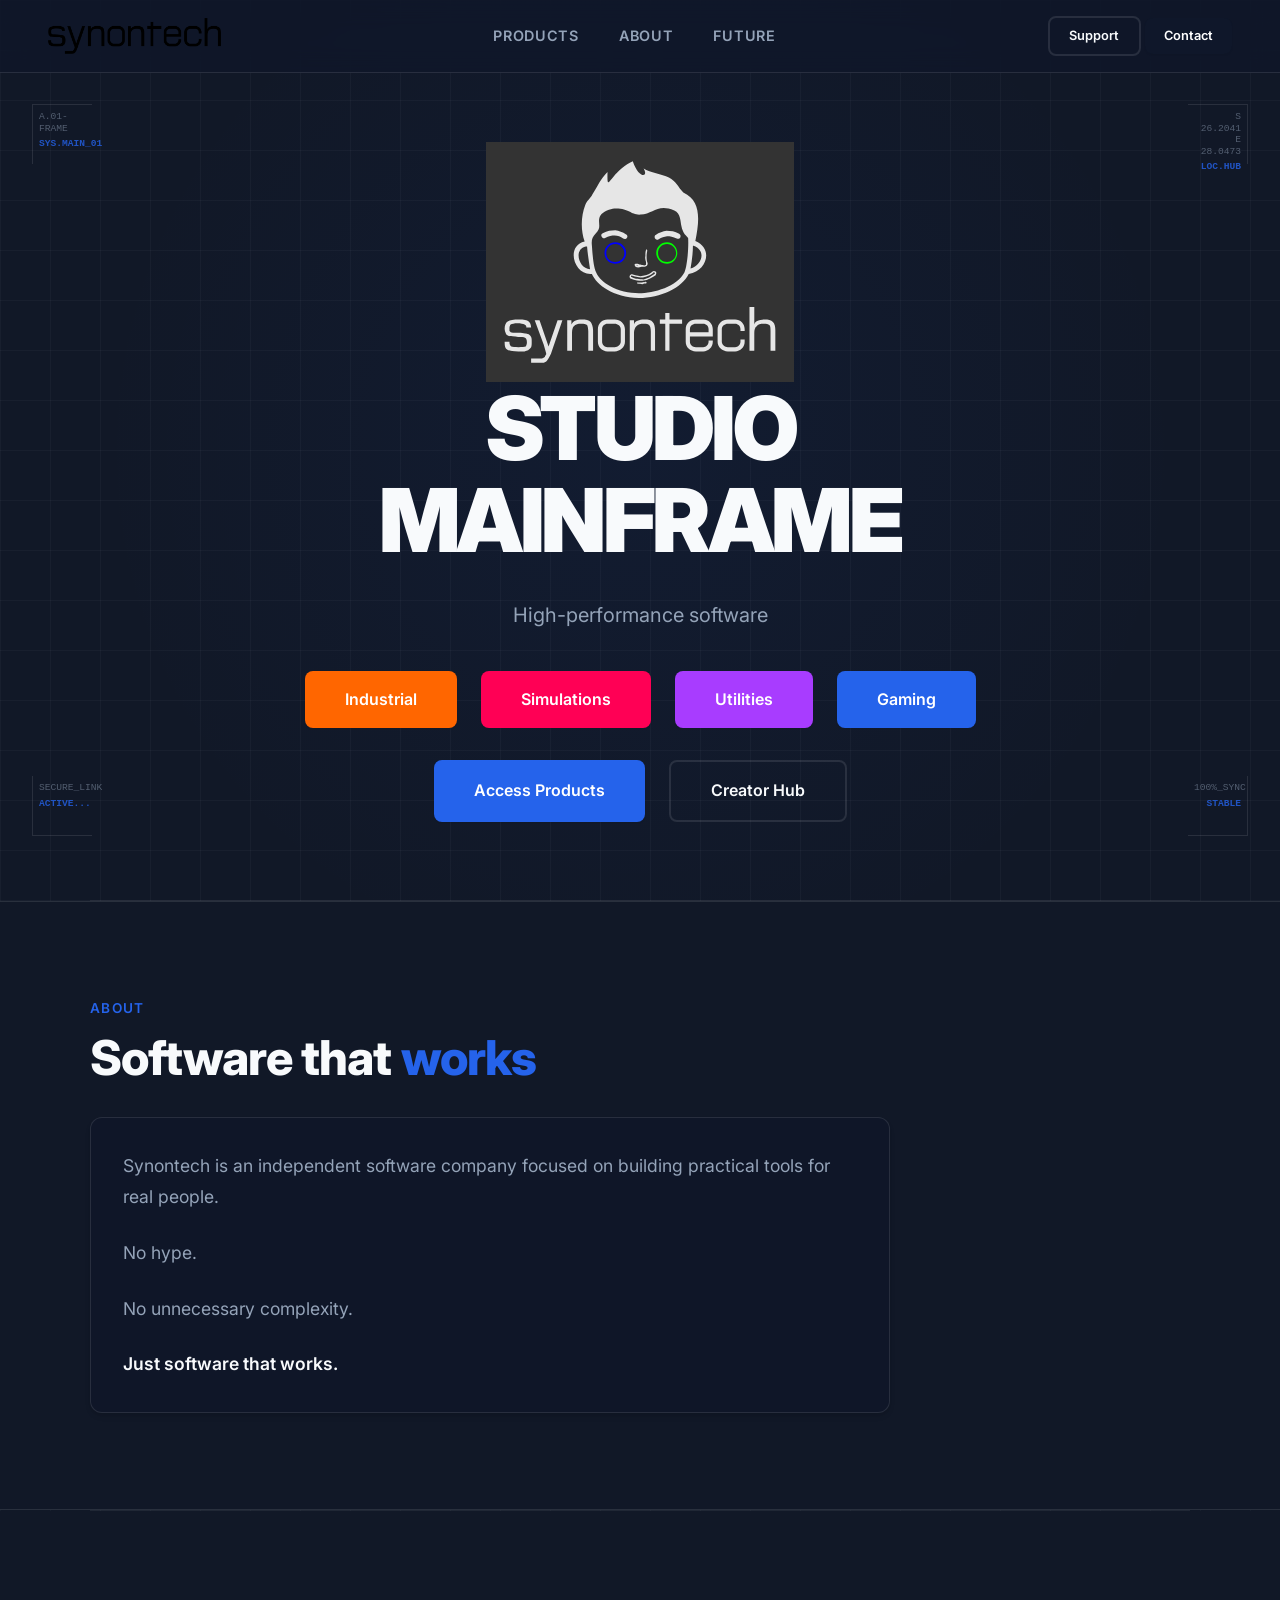
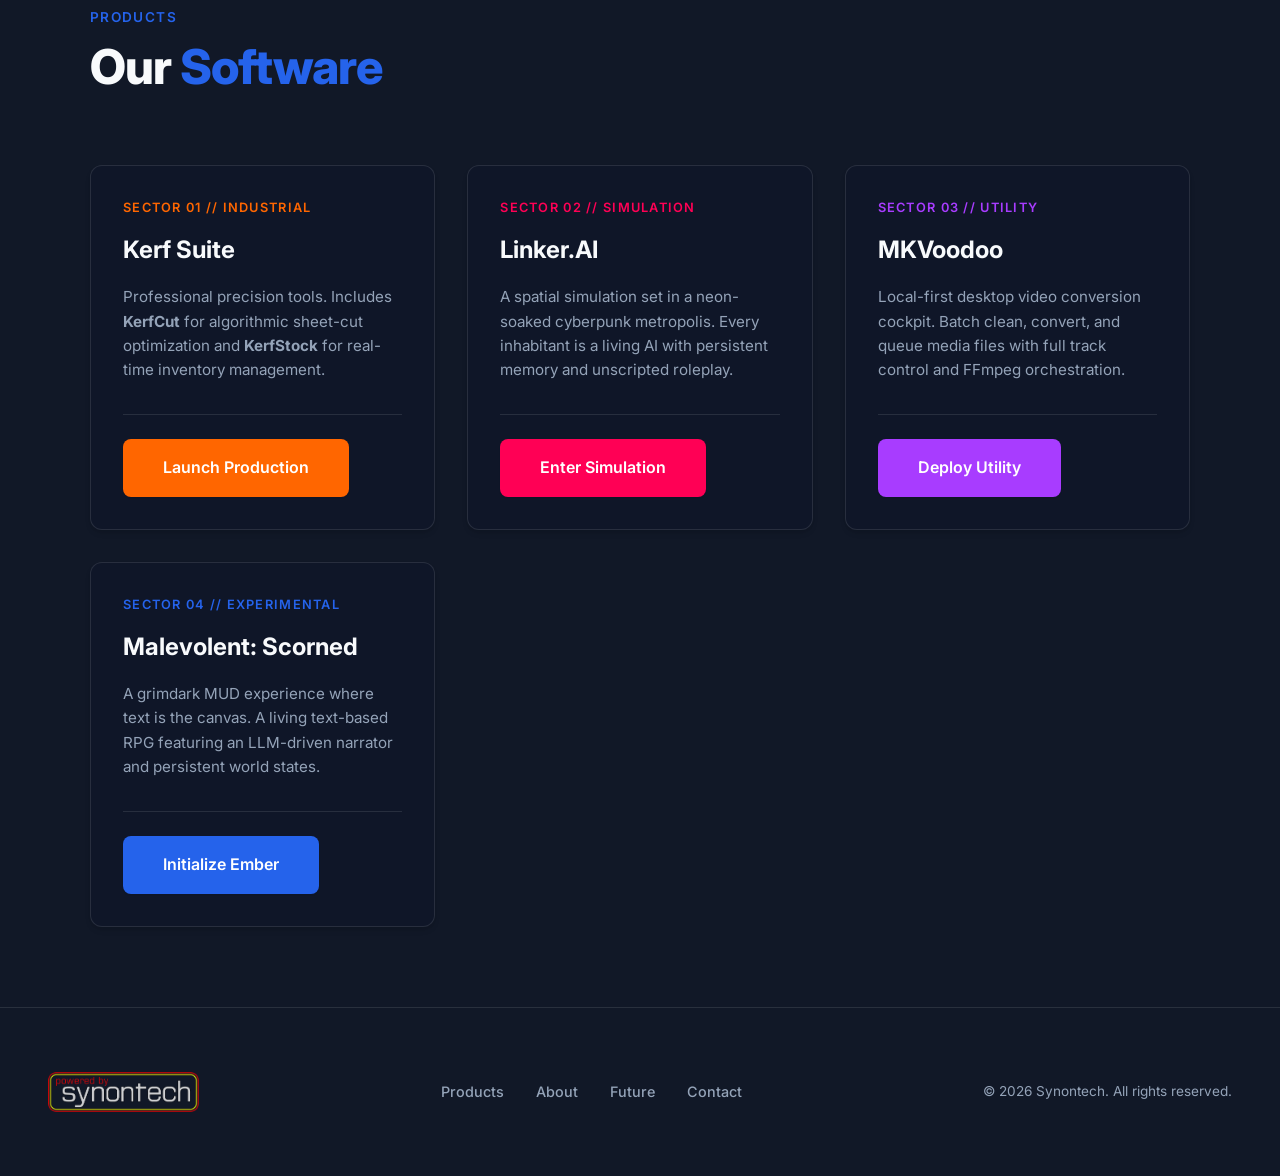
==== commit e0aa4403: "feat: add about section styling and update hero logo asset" ====
--- a/index.html
+++ b/index.html
@@ -114,7 +114,7 @@
 ═══════════════════════════════════════════════ -->
   <section id="hero">
     <div class="hero-content reveal">
-      <img src="assets/Synontech/Synontech.svg" alt="Synontech" class="hero-eyebrow-logo" style="height: 240px; margin-bottom: 0rem;">
+      <img src="assets/Synontech/Synontech_dark.svg" alt="Synontech" class="hero-eyebrow-logo" style="height: 240px; margin-bottom: 0rem;">
       <h1 class="hero-title">
         STUDIO <br><span>MAINFRAME</span>
       </h1>
--- a/css/about.css
+++ b/css/about.css
@@ -3,7 +3,7 @@
    ============================================================ */
 
 #about {
-  background: var(--color-white);
+  background: var(--bg-main);
   border-top: 1px solid var(--color-border-gray);
   border-bottom: 1px solid var(--color-border-gray);
 }
@@ -31,7 +31,7 @@
 .about-text p:last-child {
   margin-bottom: 0;
   font-weight: 600;
-  color: var(--color-deep-navy);
+  color: var(--text-main);
 }
 
 /* ── Mobile ── */
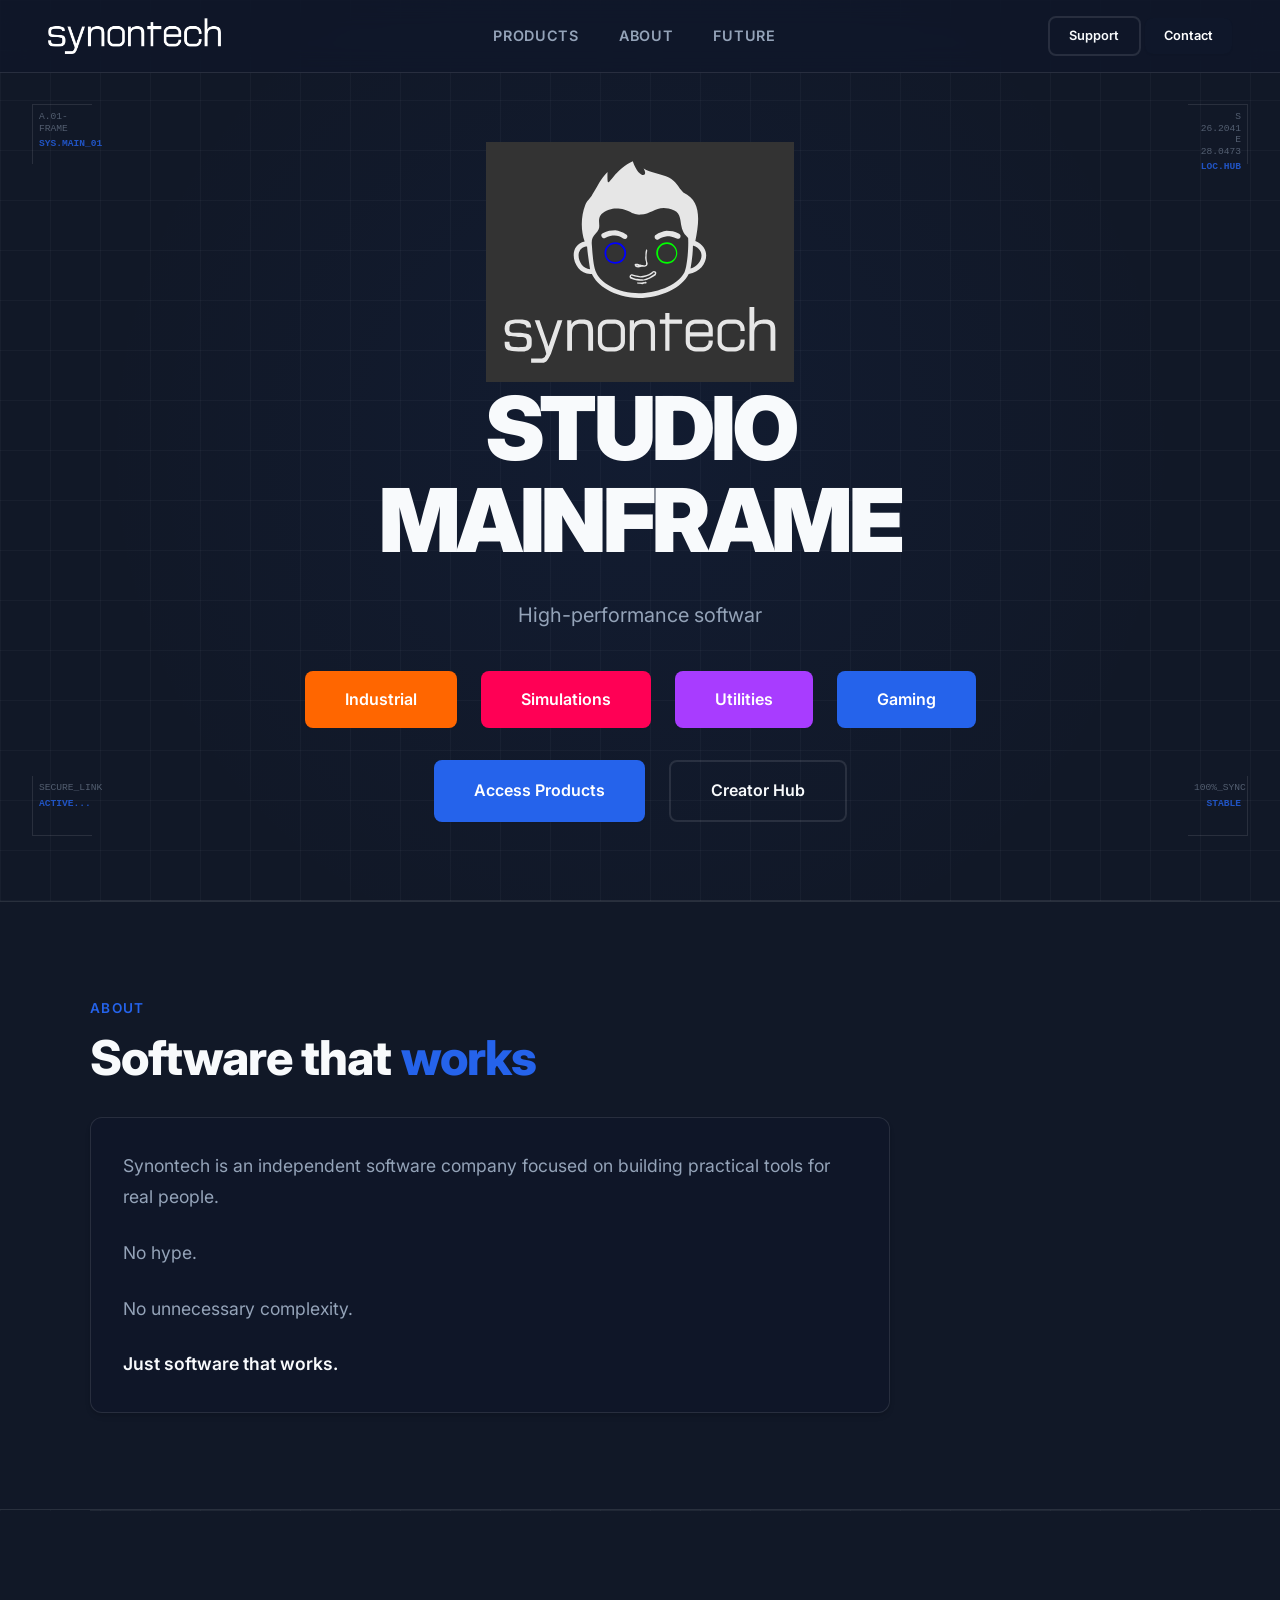
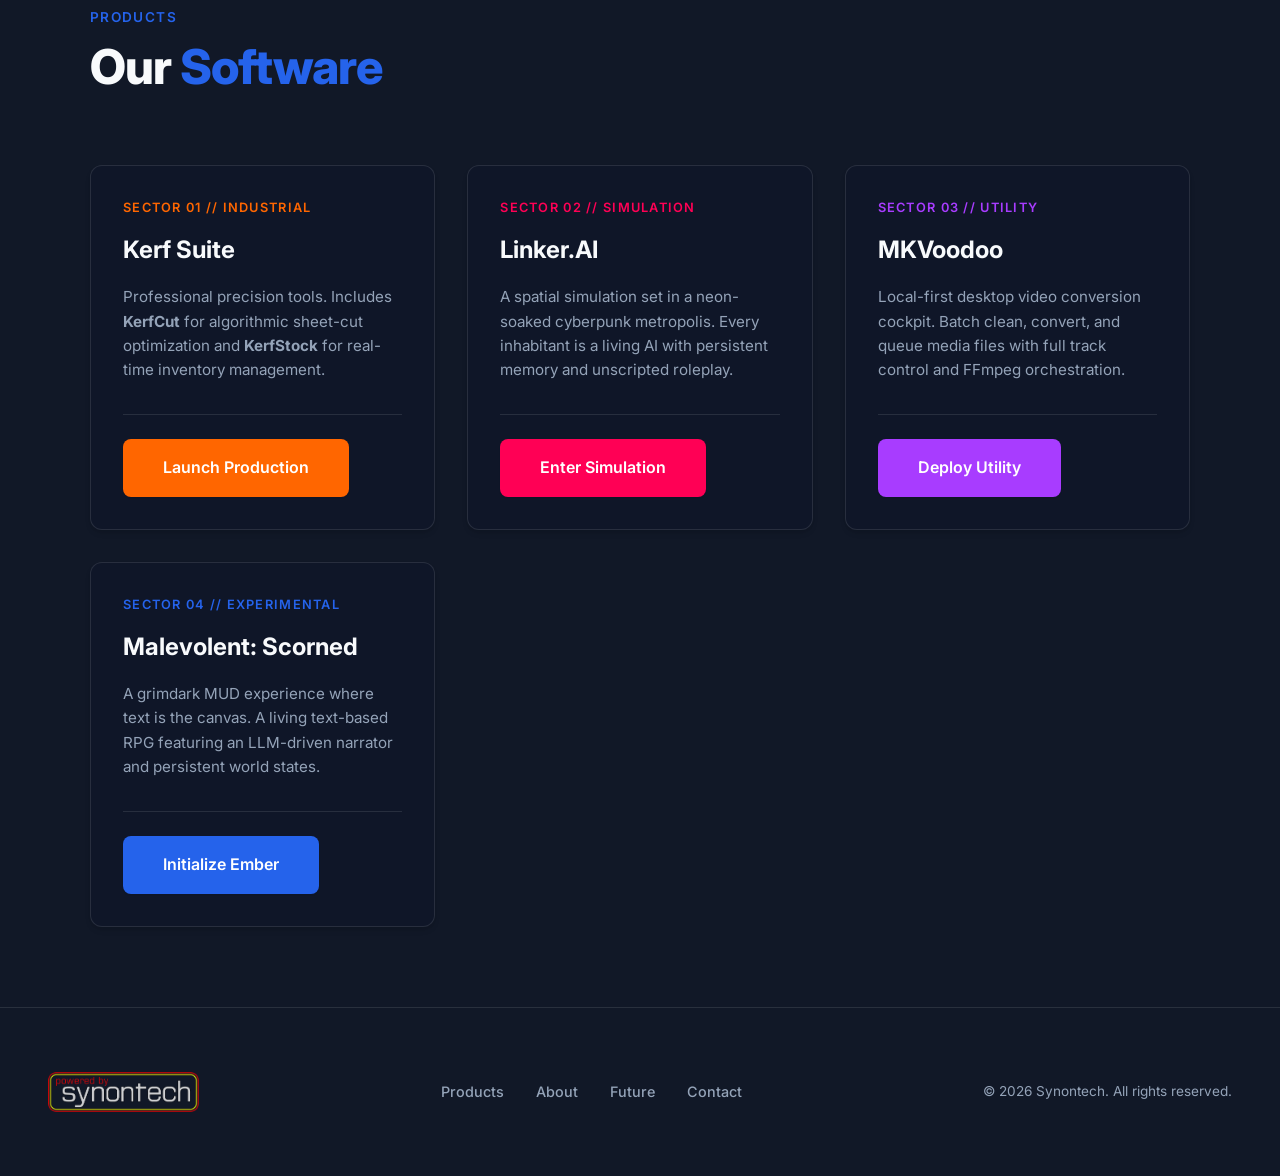
==== commit f6460e1a: "fix: update navigation wordmark to dark background version across all pages" ====
--- a/index.html
+++ b/index.html
@@ -90,7 +90,7 @@
 ═══════════════════════════════════════════════ -->
   <nav>
     <a href="#hero" class="nav-logo">
-      <img src="assets/Synontech/synontech_wordmark_light_background.png" alt="synontech" class="nav-logo-img" style="height: 36px;">
+      <img src="assets/Synontech/synontech_wordmark_dark_background.png" alt="synontech" class="nav-logo-img" style="height: 36px;">
     </a>
 
     <ul class="nav-links" id="nav-links">
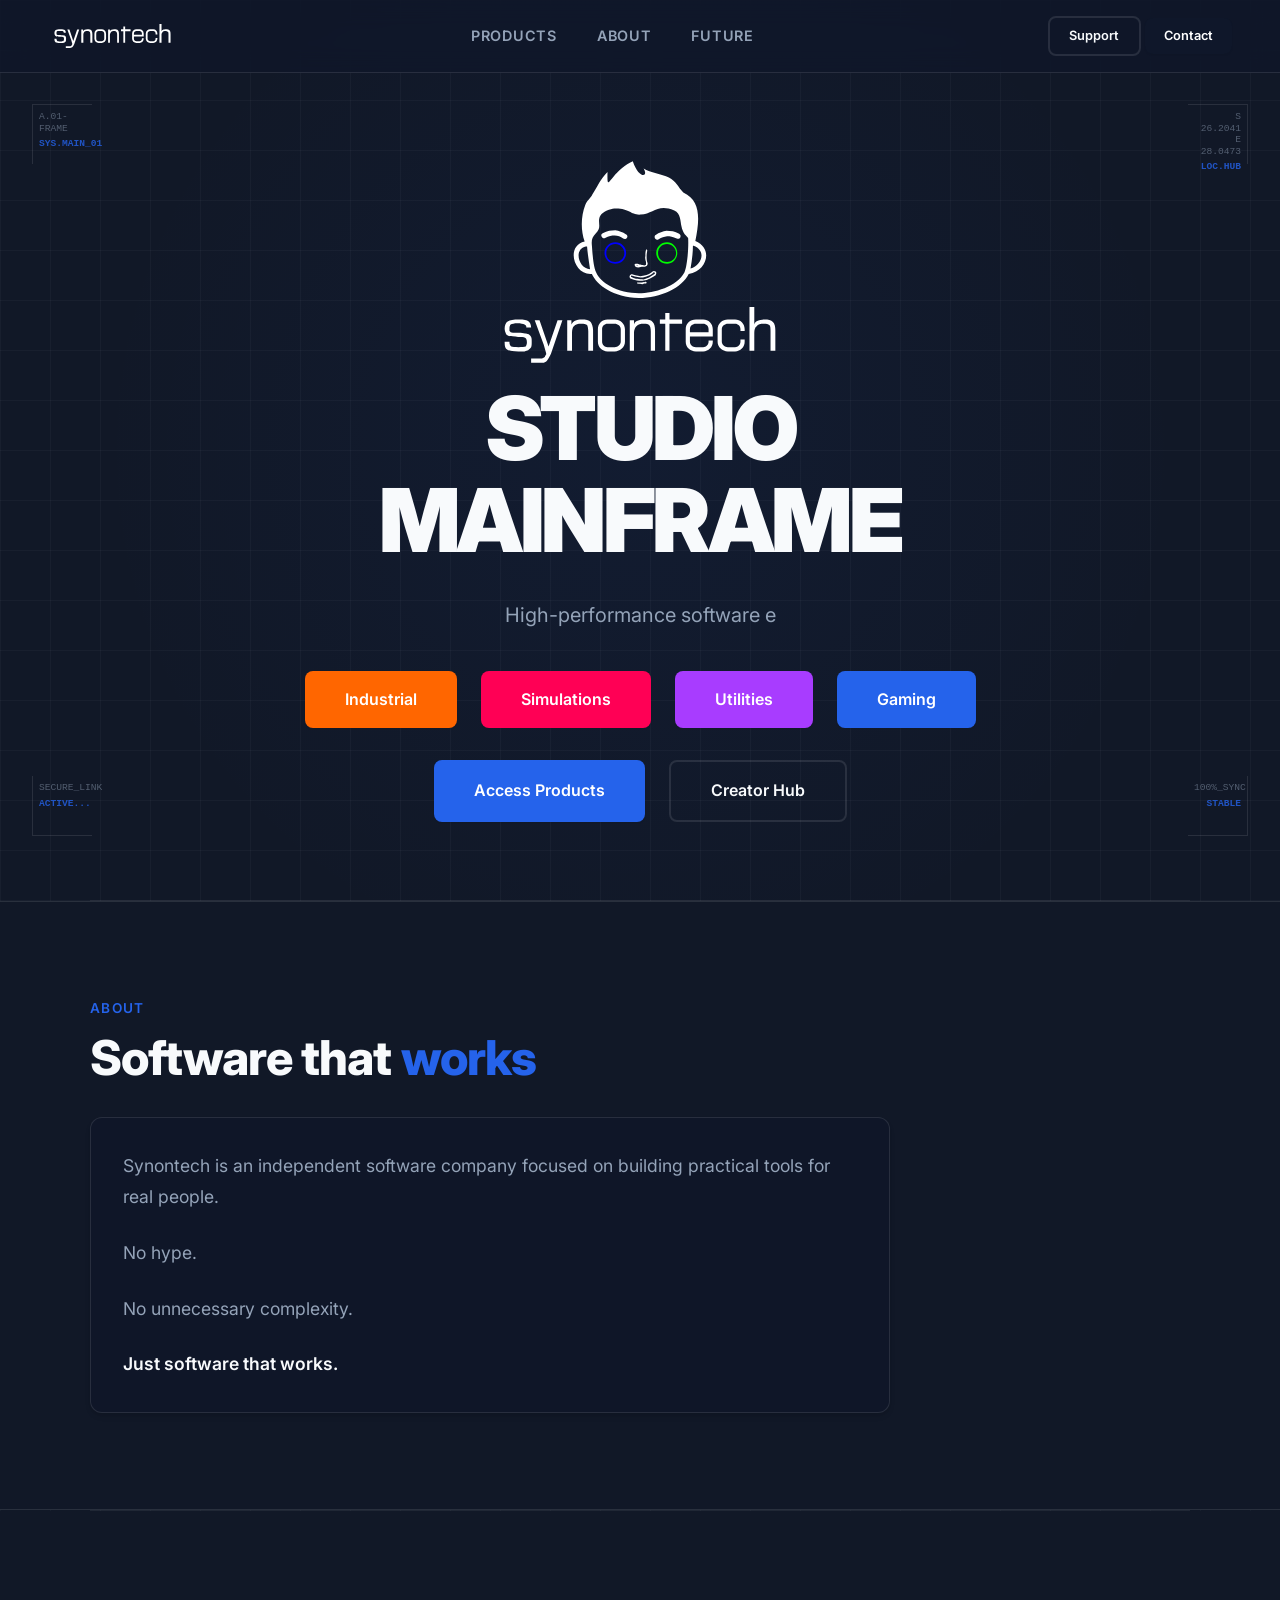
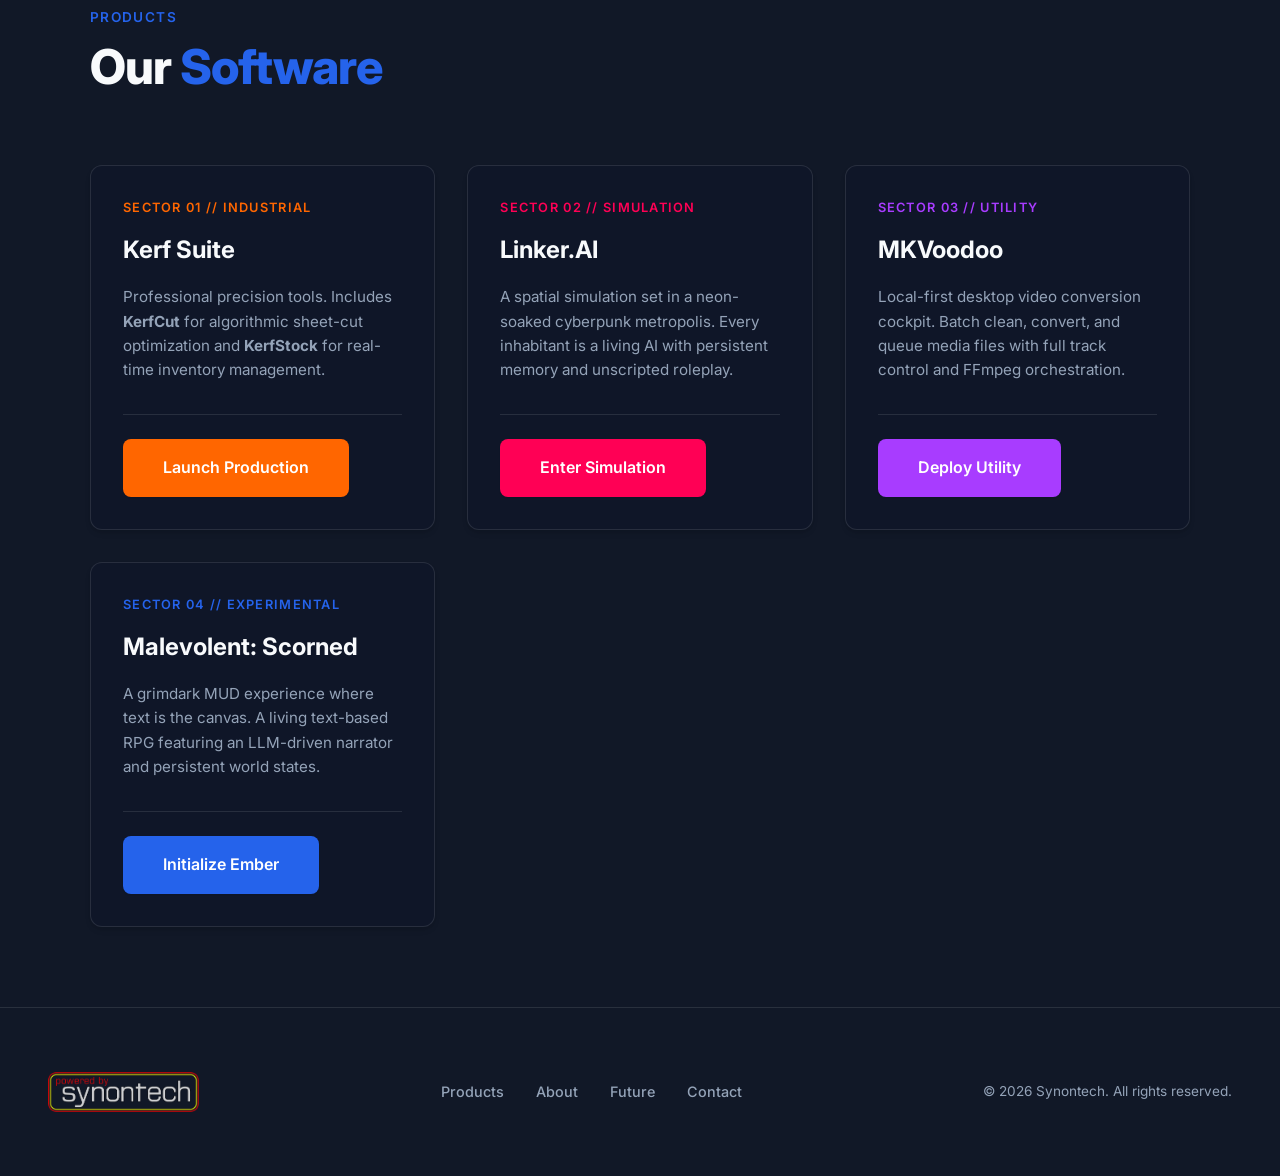
==== commit af04ea55: "feat: replace dark background logos with white versions across all pages for improved visibility" ====
--- a/index.html
+++ b/index.html
@@ -90,7 +90,7 @@
 ═══════════════════════════════════════════════ -->
   <nav>
     <a href="#hero" class="nav-logo">
-      <img src="assets/Synontech/synontech_wordmark_dark_background.png" alt="synontech" class="nav-logo-img" style="height: 36px;">
+      <img src="assets/Synontech/synontech_wordmark_white.svg" alt="synontech" class="nav-logo-img" style="height: 36px;">
     </a>
 
     <ul class="nav-links" id="nav-links">
@@ -114,7 +114,7 @@
 ═══════════════════════════════════════════════ -->
   <section id="hero">
     <div class="hero-content reveal">
-      <img src="assets/Synontech/Synontech_dark.svg" alt="Synontech" class="hero-eyebrow-logo" style="height: 240px; margin-bottom: 0rem;">
+      <img src="assets/Synontech/Synontech_white.svg" alt="Synontech" class="hero-eyebrow-logo" style="height: 240px; margin-bottom: 0rem;">
       <h1 class="hero-title">
         STUDIO <br><span>MAINFRAME</span>
       </h1>
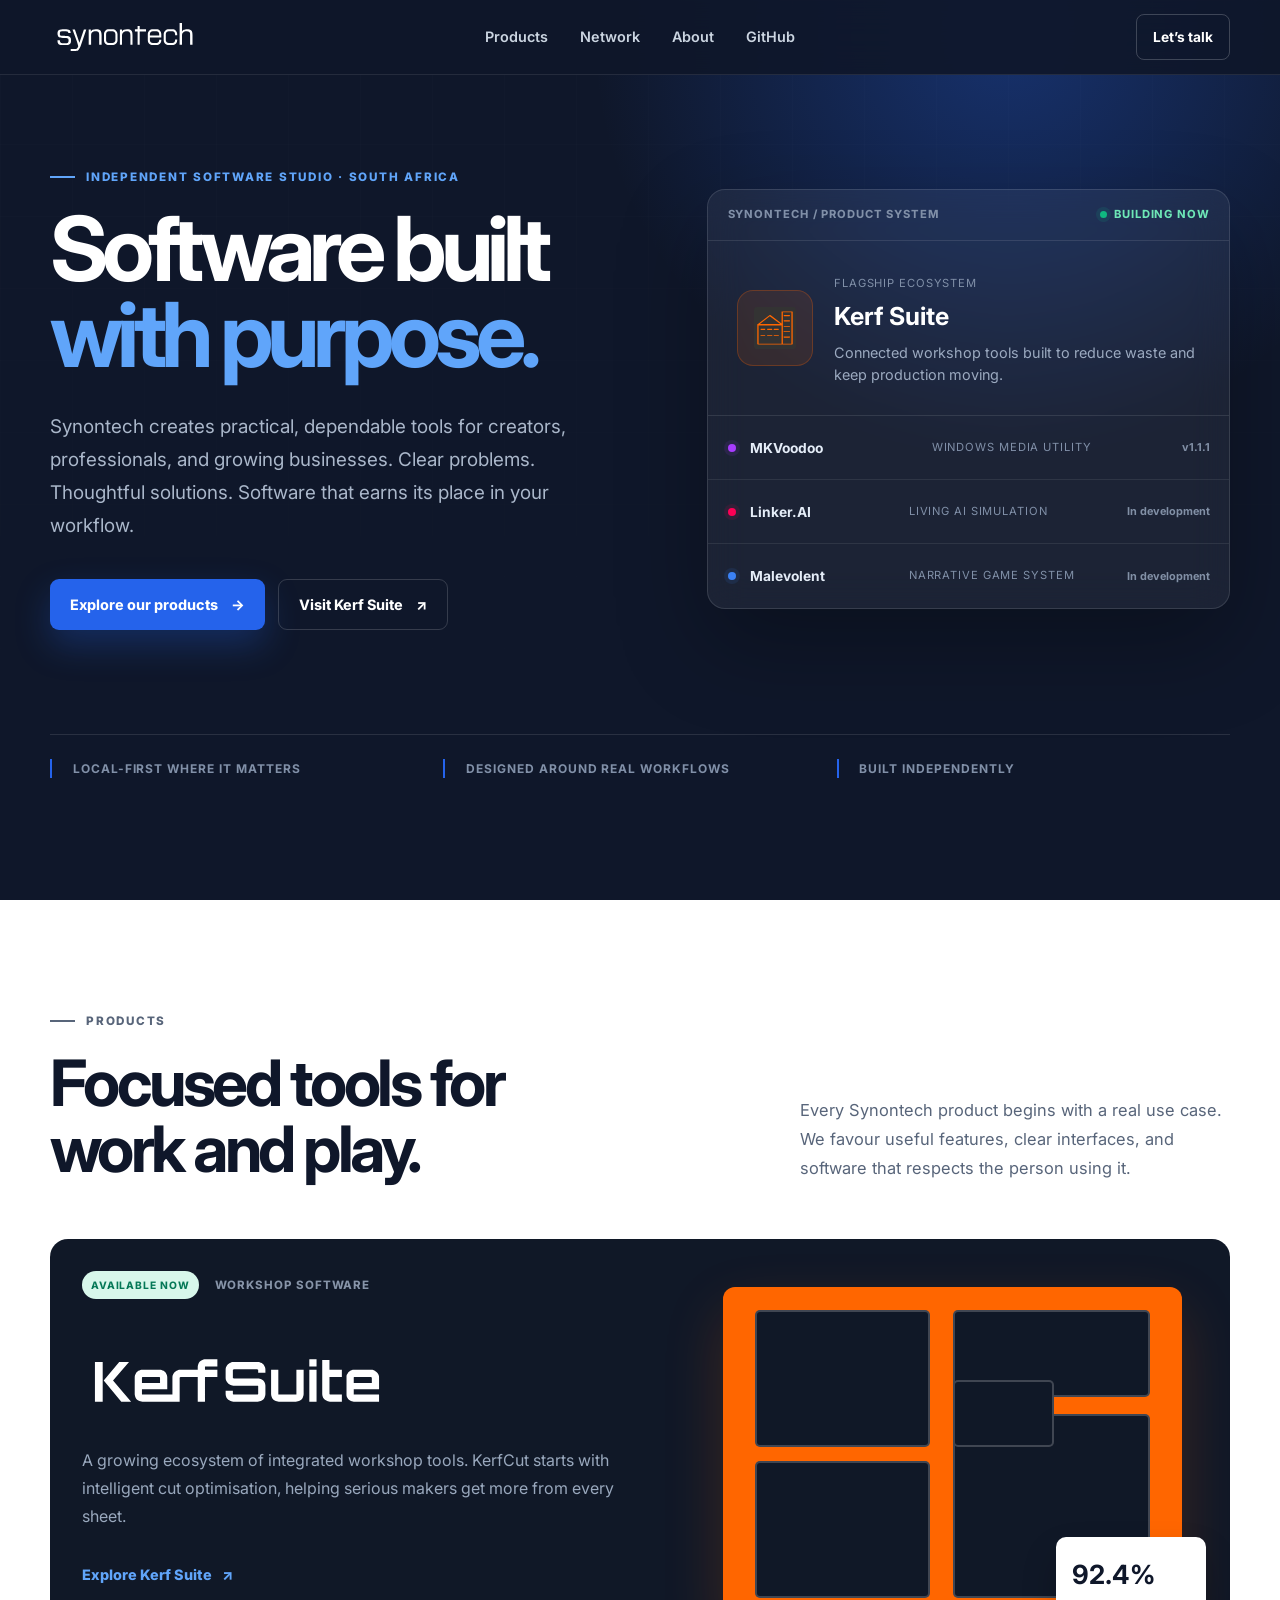
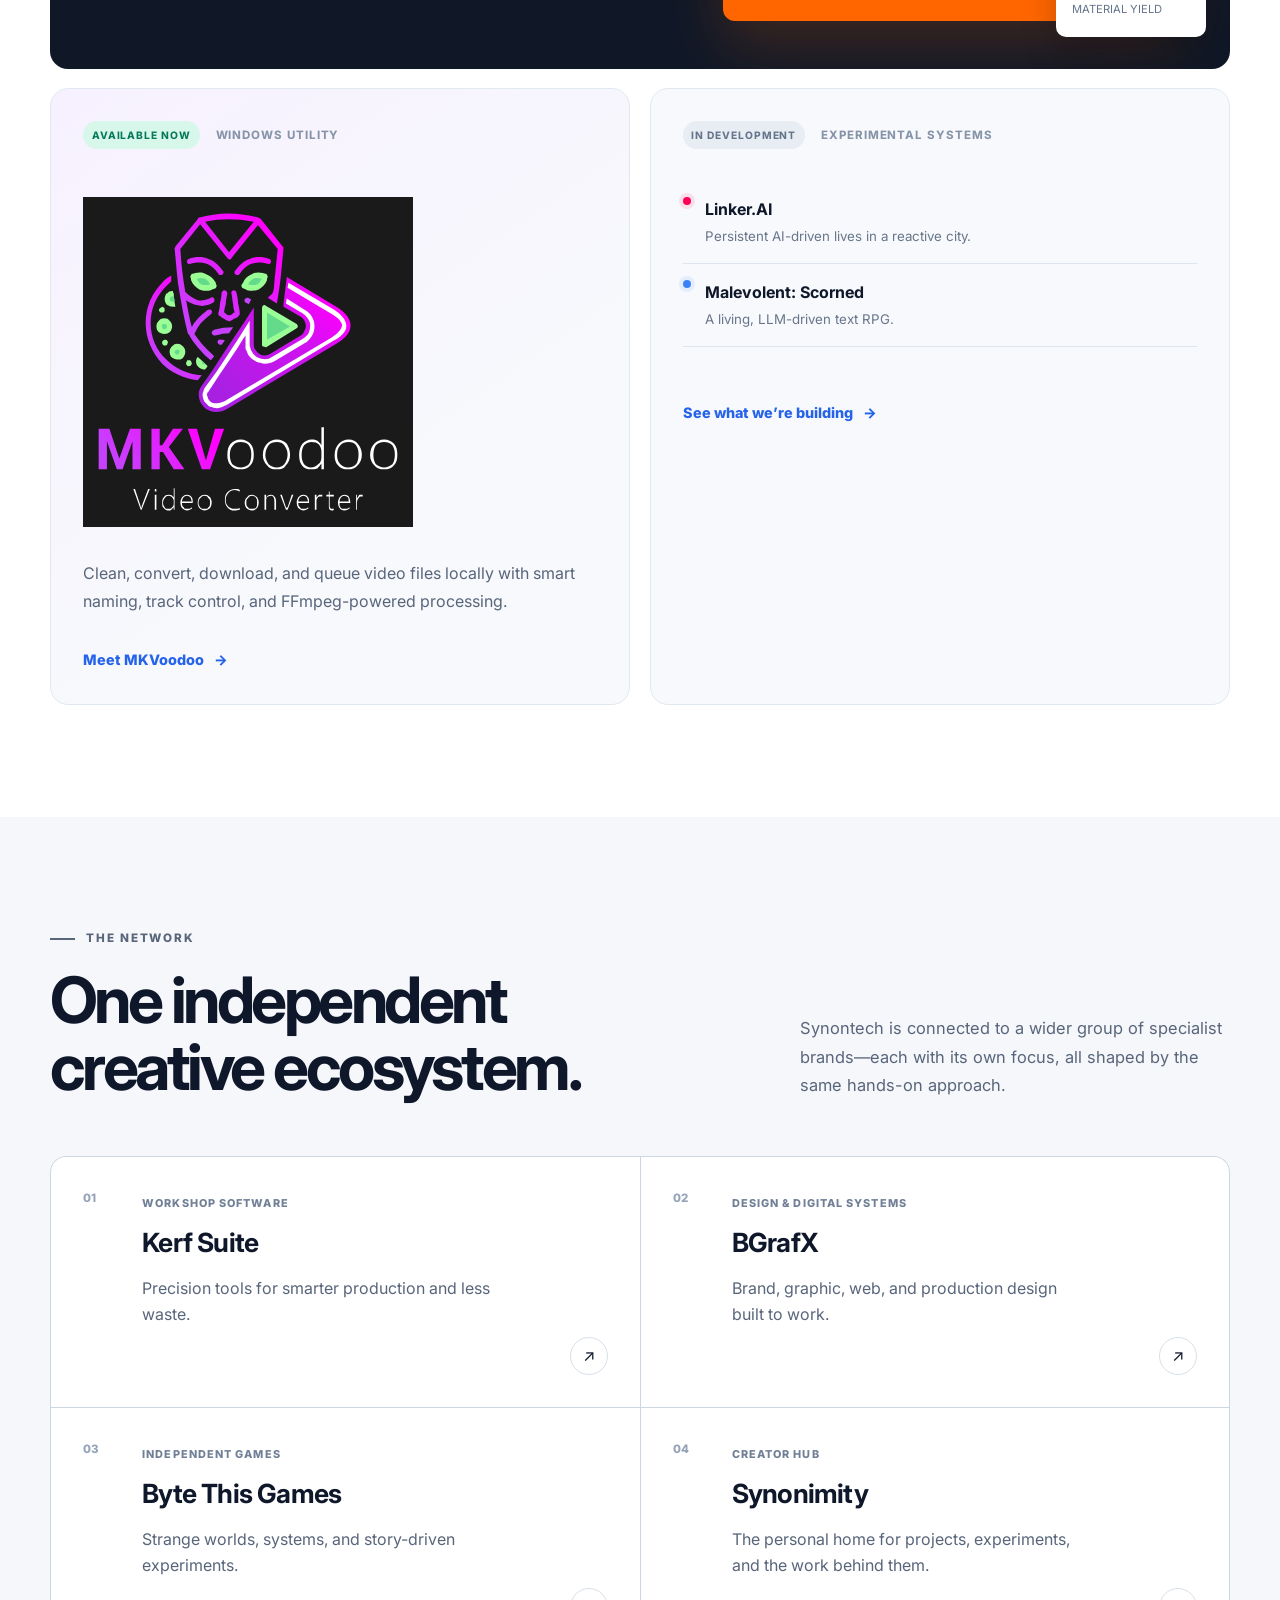
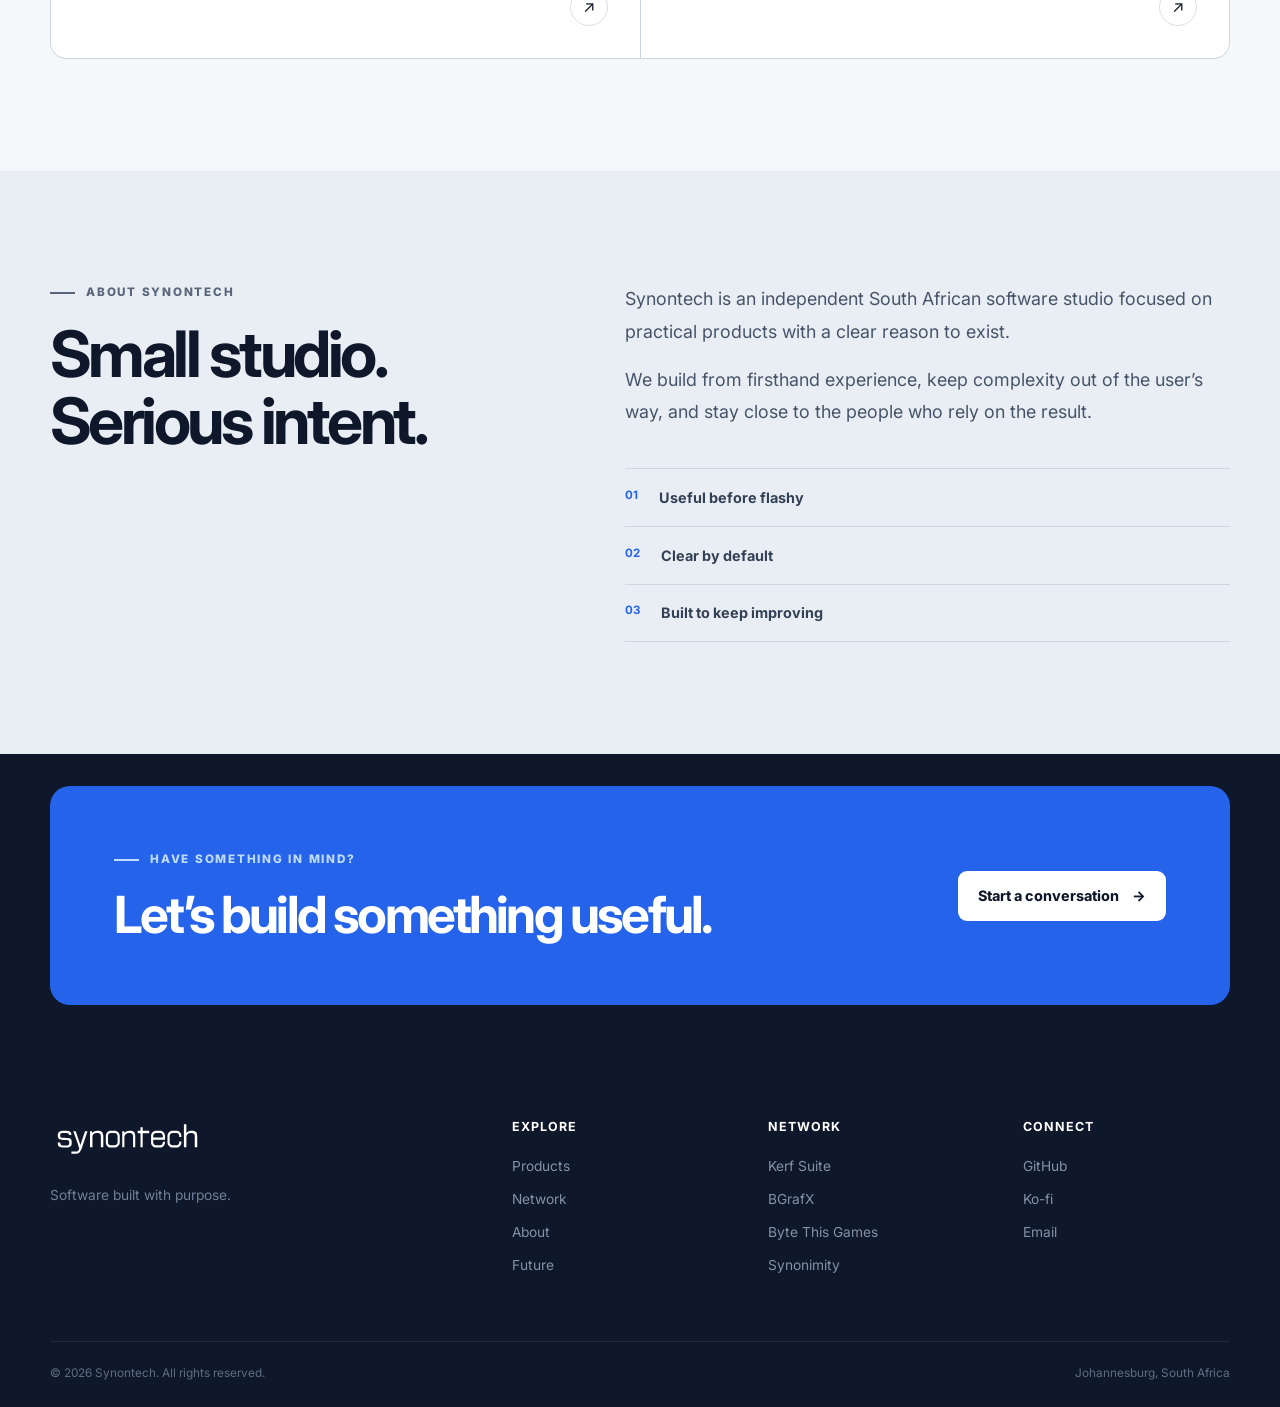
==== commit 989d91d7: "feat: implement new home page layout with custom CSS and asset additions while migrating site links " ====
--- a/index.html
+++ b/index.html
@@ -1,253 +1,231 @@
 <!DOCTYPE html>
 <html lang="en">
-
 <head>
   <meta charset="UTF-8">
   <meta name="viewport" content="width=device-width, initial-scale=1.0">
-  <meta name="description"
-    content="Synontech is a solo digital studio crafting games, apps, and AI experiences at the bleeding edge of vision and code.">
+  <meta name="description" content="Synontech builds purposeful software for creators, professionals, and growing businesses—from workshop tools to local-first desktop utilities.">
   <meta name="robots" content="index, follow">
   <meta name="google-site-verification" content="googlec090cfde6ae936a4">
-  <meta name="theme-color" content="#020b18">
-  <link rel="canonical" href="https://synontech.github.io/">
-
-  <!-- Open Graph / Facebook -->
+  <meta name="theme-color" content="#0f172a">
+  <link rel="canonical" href="https://synontech.vercel.app/">
+
   <meta property="og:type" content="website">
-  <meta property="og:url" content="https://synontech.github.io/">
-  <meta property="og:title" content="synontech | digital game &amp; AI studio">
-  <meta property="og:description"
-    content="Solo digital studio crafting games, apps, and ai experiences at the bleeding edge of vision and code.">
-  <meta property="og:image" content="https://synontech.github.io/assets/synontech_logo.png">
-
-  <!-- Twitter -->
+  <meta property="og:url" content="https://synontech.vercel.app/">
+  <meta property="og:title" content="Synontech | Software built with purpose">
+  <meta property="og:description" content="Practical, thoughtfully designed software for real work and creative projects.">
+  <meta property="og:image" content="https://synontech.vercel.app/assets/og-synontech.png">
+  <meta property="og:image:width" content="1536">
+  <meta property="og:image:height" content="1024">
   <meta property="twitter:card" content="summary_large_image">
-  <meta property="twitter:url" content="https://synontech.github.io/">
-  <meta property="twitter:title" content="synontech | digital game &amp; AI studio">
-  <meta property="twitter:description"
-    content="Solo digital studio crafting games, apps, and ai experiences at the bleeding edge of vision and code.">
-  <meta property="twitter:image" content="https://synontech.github.io/assets/synontech_logo.png">
-
-  <title>synontech | digital game &amp; AI studio</title>
-
+  <meta property="twitter:title" content="Synontech | Software built with purpose">
+  <meta property="twitter:description" content="Practical, thoughtfully designed software for real work and creative projects.">
+  <meta property="twitter:image" content="https://synontech.vercel.app/assets/og-synontech.png">
+
+  <title>Synontech | Software built with purpose</title>
   <script type="application/ld+json">
   {
     "@context": "https://schema.org",
     "@type": "Organization",
-    "name": "synontech | digital game & AI studio",
-    "url": "https://synontech.github.io/",
-    "logo": "https://synontech.github.io/assets/synontech_logo.png",
+    "name": "Synontech",
+    "url": "https://synontech.vercel.app/",
+    "logo": "https://synontech.vercel.app/assets/Synontech/Synontech.png",
+    "description": "Independent software studio building practical tools for creators, professionals, and growing businesses.",
     "sameAs": [
       "https://github.com/synontechsa-hub",
-      "https://ko-fi.com/synonimity",
-      "https://www.patreon.com/c/synontech"
+      "https://kerf-suite.com/",
+      "https://www.bgrafx.co.za/",
+      "https://byte-this-games.vercel.app/",
+      "https://synonimity.vercel.app/"
     ]
   }
   </script>
-  <script type="application/ld+json">
-  {
-    "@context": "https://schema.org",
-    "@type": "WebSite",
-    "name": "synontech | digital game & AI studio",
-    "url": "https://synontech.github.io/",
-    "description": "Solo digital studio crafting games, apps, and AI experiences at the bleeding edge of vision and code."
-  }
-  </script>
-
-  <!-- Favicon -->
+
   <link rel="icon" type="image/png" href="assets/Synontech/Synontech Favicon - Dark Background.png">
-
-  <!-- Fonts -->
   <link rel="preconnect" href="https://fonts.googleapis.com">
   <link rel="preconnect" href="https://fonts.gstatic.com" crossorigin>
   <link href="https://fonts.googleapis.com/css2?family=Inter:wght@400;500;600;700;800&display=swap" rel="stylesheet">
-
-  <!-- Styles (order matters — variables must load first) -->
   <link rel="stylesheet" href="css/variables.css">
   <link rel="stylesheet" href="css/base.css">
   <link rel="stylesheet" href="css/animations.css">
-  <link rel="stylesheet" href="css/nav.css">
-  <link rel="stylesheet" href="css/hero.css">
-  <link rel="stylesheet" href="css/hud.css">
-  <link rel="stylesheet" href="css/about.css">
-  <link rel="stylesheet" href="css/portfolio.css">
-  <link rel="stylesheet" href="css/future.css">
-  <link rel="stylesheet" href="css/footer.css">
+  <link rel="stylesheet" href="css/home.css">
 </head>
-
-<body>
-
-  <!-- Global HUD Overlay -->
-  <div class="global-hud-container">
-    <div class="hud-frame top-left"><span>A.01-FRAME</span><span class="sys-readout">SYS.MAIN_01</span></div>
-    <div class="hud-frame top-right"><span id="user-coords">S 26.2041<br>E 28.0473</span><span class="sys-readout">LOC.HUB</span></div>
-    <div class="hud-frame bottom-left"><span>SECURE_LINK</span><span class="sys-readout">ACTIVE...</span></div>
-    <div class="hud-frame bottom-right"><span>100%_SYNC</span><span class="sys-readout">STABLE</span></div>
-  </div>
-
-
-  <!-- ══════════════════════════════════════════════
-     NAV
-═══════════════════════════════════════════════ -->
-  <nav>
-    <a href="#hero" class="nav-logo">
-      <img src="assets/Synontech/synontech_wordmark_white.svg" alt="synontech" class="nav-logo-img" style="height: 36px;">
-    </a>
-
-    <ul class="nav-links" id="nav-links">
-      <li><a href="#products">Products</a></li>
-      <li><a href="#about">About</a></li>
-      <li><a href="future.html">Future</a></li>
-      <li class="mobile-only"><a href="https://ko-fi.com/synonimity#" target="_blank" rel="noopener">Support</a></li>
-      <li class="mobile-only"><a href="#" class="contact-link">Contact</a></li>
-    </ul>
-
-    <div class="nav-actions">
-      <a href="https://ko-fi.com/synonimity#" target="_blank" rel="noopener" class="nav-cta btn-secondary-tactical" style="padding: 0.5rem 1.2rem; font-size: 0.8rem;">Support</a>
-      <a href="#" class="nav-cta contact-link btn-primary-tactical" style="padding: 0.5rem 1.2rem; font-size: 0.8rem;">Contact</a>
+<body class="home-page">
+  <header class="site-header">
+    <nav class="site-nav" aria-label="Main navigation">
+      <a href="#top" class="site-brand" aria-label="Synontech home">
+        <img src="assets/Synontech/synontech_wordmark_white.svg" alt="Synontech">
+      </a>
+      <ul class="site-nav-links" id="nav-links">
+        <li><a href="#products">Products</a></li>
+        <li><a href="#network">Network</a></li>
+        <li><a href="#about">About</a></li>
+        <li><a href="https://github.com/synontechsa-hub" target="_blank" rel="noopener">GitHub</a></li>
+        <li class="mobile-contact"><a href="#" class="contact-link">Contact</a></li>
+      </ul>
+      <a href="#" class="nav-contact contact-link">Let’s talk</a>
+      <button class="nav-toggle" id="nav-hamburger" type="button" aria-label="Toggle navigation" aria-expanded="false">☰</button>
+    </nav>
+  </header>
+
+  <main id="top">
+    <section class="home-hero">
+      <div class="home-shell hero-layout">
+        <div class="hero-copy reveal">
+          <p class="eyebrow"><span></span>Independent software studio · South Africa</p>
+          <h1>Software built<br><em>with purpose.</em></h1>
+          <p class="hero-intro">Synontech creates practical, dependable tools for creators, professionals, and growing businesses. Clear problems. Thoughtful solutions. Software that earns its place in your workflow.</p>
+          <div class="hero-actions">
+            <a class="button button-primary" href="#products">Explore our products <span aria-hidden="true">→</span></a>
+            <a class="button button-quiet" href="https://kerf-suite.com/" target="_blank" rel="noopener">Visit Kerf Suite <span aria-hidden="true">↗</span></a>
+          </div>
+        </div>
+
+        <div class="hero-system reveal reveal-delay-2" aria-label="Synontech product overview">
+          <div class="system-head">
+            <span>Synontech / Product system</span>
+            <span class="system-status">Building now</span>
+          </div>
+          <div class="system-feature">
+            <div class="feature-mark feature-mark-kerf">
+              <img src="assets/KerfSuite/SVG/KerfSuite/KerfSuite - Icon.svg" alt="">
+            </div>
+            <div>
+              <small>Flagship ecosystem</small>
+              <h2>Kerf Suite</h2>
+              <p>Connected workshop tools built to reduce waste and keep production moving.</p>
+            </div>
+          </div>
+          <div class="system-list">
+            <a href="mkvoodoo.html"><span class="system-dot violet"></span><strong>MKVoodoo</strong><small>Windows media utility</small><b>v1.1.1</b></a>
+            <a href="linkerai.html"><span class="system-dot pink"></span><strong>Linker.AI</strong><small>Living AI simulation</small><b>In development</b></a>
+            <a href="synquest.html"><span class="system-dot blue"></span><strong>Malevolent</strong><small>Narrative game system</small><b>In development</b></a>
+          </div>
+        </div>
+      </div>
+      <div class="home-shell principles" aria-label="Synontech principles">
+        <span>Local-first where it matters</span>
+        <span>Designed around real workflows</span>
+        <span>Built independently</span>
+      </div>
+    </section>
+
+    <section id="products" class="home-section products-section">
+      <div class="home-shell">
+        <div class="section-heading reveal">
+          <div>
+            <p class="eyebrow"><span></span>Products</p>
+            <h2>Focused tools for<br>work and play.</h2>
+          </div>
+          <p>Every Synontech product begins with a real use case. We favour useful features, clear interfaces, and software that respects the person using it.</p>
+        </div>
+
+        <div class="product-grid">
+          <article class="product-card product-card-featured reveal">
+            <div class="product-card-copy">
+              <div class="product-meta"><span class="pill pill-live">Available now</span><span>Workshop software</span></div>
+              <img class="product-wordmark kerf-wordmark" src="assets/KerfSuite/SVG/KerfSuite/KerfSuite - Workmark - Alternate.svg" alt="Kerf Suite">
+              <p>A growing ecosystem of integrated workshop tools. KerfCut starts with intelligent cut optimisation, helping serious makers get more from every sheet.</p>
+              <a class="text-link" href="https://kerf-suite.com/" target="_blank" rel="noopener">Explore Kerf Suite <span aria-hidden="true">↗</span></a>
+            </div>
+            <div class="kerf-visual" aria-hidden="true">
+              <div class="sheet-layout">
+                <span class="cut-a"></span><span class="cut-b"></span><span class="cut-c"></span><span class="cut-d"></span><span class="cut-e"></span>
+              </div>
+              <div class="yield"><strong>92.4%</strong><small>Material yield</small></div>
+            </div>
+          </article>
+
+          <article class="product-card product-card-mkv reveal reveal-delay-1">
+            <div class="product-meta"><span class="pill pill-live">Available now</span><span>Windows utility</span></div>
+            <img class="product-wordmark mkv-wordmark" src="assets/MKVoodoo/MKVoodoo logo - Final.svg" alt="MKVoodoo">
+            <p>Clean, convert, download, and queue video files locally with smart naming, track control, and FFmpeg-powered processing.</p>
+            <a class="text-link" href="mkvoodoo.html">Meet MKVoodoo <span aria-hidden="true">→</span></a>
+          </article>
+
+          <article class="product-card product-card-build reveal reveal-delay-2">
+            <div class="product-meta"><span class="pill">In development</span><span>Experimental systems</span></div>
+            <div class="build-stack">
+              <div><span class="system-dot pink"></span><strong>Linker.AI</strong><small>Persistent AI-driven lives in a reactive city.</small></div>
+              <div><span class="system-dot blue"></span><strong>Malevolent: Scorned</strong><small>A living, LLM-driven text RPG.</small></div>
+            </div>
+            <a class="text-link" href="future.html">See what we’re building <span aria-hidden="true">→</span></a>
+          </article>
+        </div>
+      </div>
+    </section>
+
+    <section id="network" class="home-section network-section">
+      <div class="home-shell">
+        <div class="section-heading reveal">
+          <div>
+            <p class="eyebrow"><span></span>The network</p>
+            <h2>One independent<br>creative ecosystem.</h2>
+          </div>
+          <p>Synontech is connected to a wider group of specialist brands—each with its own focus, all shaped by the same hands-on approach.</p>
+        </div>
+
+        <div class="network-grid">
+          <a class="network-card kerf reveal" href="https://kerf-suite.com/" target="_blank" rel="noopener">
+            <span class="network-index">01</span>
+            <div><small>Workshop software</small><h3>Kerf Suite</h3><p>Precision tools for smarter production and less waste.</p></div>
+            <span class="network-arrow" aria-hidden="true">↗</span>
+          </a>
+          <a class="network-card bgrafx reveal reveal-delay-1" href="https://www.bgrafx.co.za/" target="_blank" rel="noopener">
+            <span class="network-index">02</span>
+            <div><small>Design & digital systems</small><h3>BGrafX</h3><p>Brand, graphic, web, and production design built to work.</p></div>
+            <span class="network-arrow" aria-hidden="true">↗</span>
+          </a>
+          <a class="network-card games reveal reveal-delay-2" href="https://byte-this-games.vercel.app/" target="_blank" rel="noopener">
+            <span class="network-index">03</span>
+            <div><small>Independent games</small><h3>Byte This Games</h3><p>Strange worlds, systems, and story-driven experiments.</p></div>
+            <span class="network-arrow" aria-hidden="true">↗</span>
+          </a>
+          <a class="network-card synonimity reveal reveal-delay-3" href="https://synonimity.vercel.app/" target="_blank" rel="noopener">
+            <span class="network-index">04</span>
+            <div><small>Creator hub</small><h3>Synonimity</h3><p>The personal home for projects, experiments, and the work behind them.</p></div>
+            <span class="network-arrow" aria-hidden="true">↗</span>
+          </a>
+        </div>
+      </div>
+    </section>
+
+    <section id="about" class="home-section about-section">
+      <div class="home-shell about-layout">
+        <div class="reveal">
+          <p class="eyebrow"><span></span>About Synontech</p>
+          <h2>Small studio.<br>Serious intent.</h2>
+        </div>
+        <div class="about-copy reveal reveal-delay-1">
+          <p>Synontech is an independent South African software studio focused on practical products with a clear reason to exist.</p>
+          <p>We build from firsthand experience, keep complexity out of the user’s way, and stay close to the people who rely on the result.</p>
+          <div class="about-values">
+            <span><strong>01</strong>Useful before flashy</span>
+            <span><strong>02</strong>Clear by default</span>
+            <span><strong>03</strong>Built to keep improving</span>
+          </div>
+        </div>
+      </div>
+    </section>
+
+    <section class="contact-section">
+      <div class="home-shell contact-panel reveal">
+        <div><p class="eyebrow"><span></span>Have something in mind?</p><h2>Let’s build something useful.</h2></div>
+        <a class="button button-light contact-link" href="#">Start a conversation <span aria-hidden="true">→</span></a>
+      </div>
+    </section>
+  </main>
+
+  <footer class="site-footer">
+    <div class="home-shell footer-grid">
+      <div class="footer-brand"><img src="assets/Synontech/synontech_wordmark_white.svg" alt="Synontech"><p>Software built with purpose.</p></div>
+      <div class="footer-column"><strong>Explore</strong><a href="#products">Products</a><a href="#network">Network</a><a href="#about">About</a><a href="future.html">Future</a></div>
+      <div class="footer-column"><strong>Network</strong><a href="https://kerf-suite.com/" target="_blank" rel="noopener">Kerf Suite</a><a href="https://www.bgrafx.co.za/" target="_blank" rel="noopener">BGrafX</a><a href="https://byte-this-games.vercel.app/" target="_blank" rel="noopener">Byte This Games</a><a href="https://synonimity.vercel.app/" target="_blank" rel="noopener">Synonimity</a></div>
+      <div class="footer-column"><strong>Connect</strong><a href="https://github.com/synontechsa-hub" target="_blank" rel="noopener">GitHub</a><a href="https://ko-fi.com/synonimity" target="_blank" rel="noopener">Ko-fi</a><a href="#" class="contact-link">Email</a></div>
     </div>
-
-    <button class="nav-hamburger" id="nav-hamburger" aria-label="Toggle navigation" aria-expanded="false">☰</button>
-  </nav>
-
-  <!-- ══════════════════════════════════════════════
-     HERO (TACTICAL HUD VERSION)
-═══════════════════════════════════════════════ -->
-  <section id="hero">
-    <div class="hero-content reveal">
-      <img src="assets/Synontech/Synontech_white.svg" alt="Synontech" class="hero-eyebrow-logo" style="height: 240px; margin-bottom: 0rem;">
-      <h1 class="hero-title">
-        STUDIO <br><span>MAINFRAME</span>
-      </h1>
-      <p class="hero-sub">High-performance software engineering & industrial-grade simulations.</p>
-      
-      <div class="hero-buttons-grid">
-        <!-- Studio ecosystem links -->
-        <div class="ecosystem-links">
-          <a href="https://kerf-suite.com" target="_blank" rel="noopener" class="btn-primary-tactical" style="--btn-bg: var(--sector-industrial);">Industrial</a>
-          <a href="linkerai.html" class="btn-primary-tactical" style="--btn-bg: var(--sector-simulation);">Simulations</a>
-          <a href="mkvoodoo.html" class="btn-primary-tactical" style="--btn-bg: var(--sector-utility);">Utilities</a>
-          <a href="https://byte-this-games.vercel.app/" target="_blank" rel="noopener" class="btn-primary-tactical" style="--btn-bg: var(--sector-experimental);">Gaming</a>
-        </div>
-
-        <!-- Primary actions -->
-        <div class="main-actions">
-          <a href="#products" class="btn-primary-tactical" style="--btn-bg: var(--primary);">Access Products</a>
-          <a href="https://synonimity.vercel.app/" target="_blank" rel="noopener" class="btn-secondary-tactical">Creator Hub</a>
-        </div>
-      </div>
-    </div>
-  </section>
-
-  <div class="cyber-divider"></div>
-
-  <!-- ══════════════════════════════════════════════
-     ABOUT
-═══════════════════════════════════════════════ -->
-  <section id="about">
-    <div class="section-inner">
-      <p class="section-tag reveal">About</p>
-      <h2 class="section-title reveal">Software that <span>works</span></h2>
-
-      <div class="about-grid">
-        <div class="about-text reveal glass-panel">
-          <p>Synontech is an independent software company focused on building practical tools for real people.</p>
-          <p>No hype.</p>
-          <p>No unnecessary complexity.</p>
-          <p>Just software that works.</p>
-        </div>
-      </div>
-    </div>
-  </section>
-
-  <div class="cyber-divider"></div>
-
-
-
-  <section id="products">
-    <div class="section-inner">
-      <div class="portfolio-header">
-        <div>
-          <p class="section-tag reveal">Products</p>
-          <h2 class="section-title reveal">Our <span>Software</span></h2>
-        </div>
-      </div>
-
-      <div class="portfolio-grid">
-        
-        <!-- KerfSuite -->
-        <article class="project-card glass-panel reveal reveal-delay-1" style="--primary: var(--sector-industrial);">
-          <div class="card-body">
-            <p class="card-type">Sector 01 // Industrial</p>
-            <h3 class="card-title">Kerf Suite</h3>
-            <p class="card-desc">Professional precision tools. Includes <strong>KerfCut</strong> for algorithmic sheet-cut optimization and <strong>KerfStock</strong> for real-time inventory management.</p>
-            <div class="card-footer">
-              <a href="https://kerf-suite.com" target="_blank" rel="noopener" class="btn-primary-tactical" style="--btn-bg: var(--sector-industrial);">Launch Production</a>
-            </div>
-          </div>
-        </article>
-
-        <!-- Linker.AI -->
-        <article class="project-card glass-panel reveal reveal-delay-2" style="--primary: var(--sector-simulation);">
-          <div class="card-body">
-            <p class="card-type">Sector 02 // Simulation</p>
-            <h3 class="card-title">Linker.AI</h3>
-            <p class="card-desc">A spatial simulation set in a neon-soaked cyberpunk metropolis. Every inhabitant is a living AI with persistent memory and unscripted roleplay.</p>
-            <div class="card-footer">
-              <a href="linkerai.html" class="btn-primary-tactical" style="--btn-bg: var(--sector-simulation);">Enter Simulation</a>
-            </div>
-          </div>
-        </article>
-
-        <!-- MKVoodoo -->
-        <article class="project-card glass-panel reveal reveal-delay-3" style="--primary: var(--sector-utility);">
-          <div class="card-body">
-            <p class="card-type">Sector 03 // Utility</p>
-            <h3 class="card-title">MKVoodoo</h3>
-            <p class="card-desc">Local-first desktop video conversion cockpit. Batch clean, convert, and queue media files with full track control and FFmpeg orchestration.</p>
-            <div class="card-footer">
-              <a href="mkvoodoo.html" class="btn-primary-tactical" style="--btn-bg: var(--sector-utility);">Deploy Utility</a>
-            </div>
-          </div>
-        </article>
-
-        <!-- Malevolent -->
-        <article class="project-card glass-panel reveal reveal-delay-4" style="--primary: var(--sector-experimental);">
-          <div class="card-body">
-            <p class="card-type">Sector 04 // Experimental</p>
-            <h3 class="card-title">Malevolent: Scorned</h3>
-            <p class="card-desc">A grimdark MUD experience where text is the canvas. A living text-based RPG featuring an LLM-driven narrator and persistent world states.</p>
-            <div class="card-footer">
-              <a href="synquest.html" class="btn-primary-tactical" style="--btn-bg: var(--sector-experimental);">Initialize Ember</a>
-            </div>
-          </div>
-        </article>
-
-      </div>
-    </div>
-  </section>
-
-
-
-  <!-- ══════════════════════════════════════════════
-     FOOTER
-═══════════════════════════════════════════════ -->
-  <footer>
-    <div class="footer-left">
-      <img src="assets/Synontech/Powered_by_dark_background.png" alt="powered by synontech" class="footer-badge">
-    </div>
-    <ul class="footer-links">
-      <li><a href="#products">Products</a></li>
-      <li><a href="#about">About</a></li>
-      <li><a href="future.html">Future</a></li>
-      <li><a href="#" class="contact-link">Contact</a></li>
-    </ul>
-    <div class="footer-copy">
-      <span>&copy; <span id="current-year">2026</span> Synontech. All rights reserved.</span>
-    </div>
+    <div class="home-shell footer-base"><span>© <span id="current-year">2026</span> Synontech. All rights reserved.</span><span>Johannesburg, South Africa</span></div>
   </footer>
 
   <script src="js/analytics.js" defer></script>
   <script src="js/main.js" defer></script>
 </body>
-
 </html>
--- a/css/home.css
+++ b/css/home.css
@@ -0,0 +1,171 @@
+.home-page {
+  --home-bg: #f5f7fb;
+  --home-ink: #0f172a;
+  --home-muted: #58657a;
+  --home-line: #dbe2ec;
+  --home-blue: #2563eb;
+  --home-emerald: #10b981;
+  background: var(--home-bg);
+  background-image: none;
+  color: var(--home-ink);
+}
+
+.home-page p { color: var(--home-muted); }
+.home-shell { width: min(1180px, calc(100% - 3rem)); margin-inline: auto; }
+
+.site-header {
+  position: fixed;
+  inset: 0 0 auto;
+  z-index: 50;
+  background: rgba(15, 23, 42, .9);
+  border-bottom: 1px solid rgba(255,255,255,.09);
+  backdrop-filter: blur(18px);
+}
+
+.site-nav { width: min(1180px, calc(100% - 3rem)); height: 74px; margin: auto; display: grid; grid-template-columns: 1fr auto 1fr; align-items: center; gap: 2rem; }
+.site-brand img { display: block; width: 150px; height: auto; }
+.site-nav-links { display: flex; align-items: center; gap: 2rem; list-style: none; }
+.site-nav-links a { color: #cbd5e1; text-decoration: none; font-size: .9rem; font-weight: 600; transition: color .2s ease; }
+.site-nav-links a:hover { color: #fff; }
+.nav-contact { justify-self: end; padding: .68rem 1rem; color: #fff; border: 1px solid rgba(255,255,255,.2); border-radius: 8px; text-decoration: none; font-size: .86rem; font-weight: 700; }
+.nav-contact:hover { background: #fff; color: var(--home-ink); }
+.nav-toggle { display: none; justify-self: end; color: #fff; background: transparent; border: 0; font-size: 1.4rem; cursor: pointer; }
+.mobile-contact { display: none; }
+
+.home-page section { padding: 7rem 0; }
+.home-hero { min-height: 100vh; padding: 10.5rem 0 0 !important; background: #0f172a; color: #fff; overflow: hidden; }
+.home-hero::before { content: ''; position: absolute; width: 54rem; height: 54rem; top: -25rem; right: -10rem; border-radius: 50%; background: radial-gradient(circle, rgba(37,99,235,.35), transparent 68%); }
+.home-hero::after { content: ''; position: absolute; inset: 0; opacity: .16; background-image: linear-gradient(rgba(255,255,255,.08) 1px, transparent 1px), linear-gradient(90deg, rgba(255,255,255,.08) 1px, transparent 1px); background-size: 72px 72px; mask-image: linear-gradient(to bottom, black, transparent 88%); }
+.hero-layout { position: relative; z-index: 2; display: grid; grid-template-columns: 1.03fr .97fr; align-items: center; gap: clamp(3rem, 8vw, 7rem); padding-bottom: 6.5rem; }
+.eyebrow { display: flex; align-items: center; gap: .7rem; margin-bottom: 1.2rem; color: #2563eb; font-size: .73rem; font-weight: 800; letter-spacing: .15em; text-transform: uppercase; }
+.eyebrow span { width: 25px; height: 2px; background: currentColor; }
+.home-hero .eyebrow { color: #60a5fa; }
+.hero-copy h1 { max-width: 690px; font-size: clamp(3.5rem, 7vw, 6.5rem); line-height: .96; letter-spacing: -.068em; }
+.hero-copy h1 em { color: #60a5fa; font-style: normal; }
+.hero-intro { max-width: 650px; margin-top: 2rem; color: #aab7ca !important; font-size: clamp(1rem, 2vw, 1.18rem); line-height: 1.75; }
+.hero-actions { display: flex; flex-wrap: wrap; gap: .85rem; margin-top: 2.3rem; }
+.button { display: inline-flex; justify-content: center; align-items: center; gap: .8rem; min-height: 50px; padding: .82rem 1.25rem; border-radius: 9px; text-decoration: none; font-size: .9rem; font-weight: 750; transition: transform .2s ease, background .2s ease, border-color .2s ease; }
+.button:hover { transform: translateY(-2px); }
+.button-primary { color: #fff; background: var(--home-blue); box-shadow: 0 15px 35px rgba(37,99,235,.28); }
+.button-primary:hover { background: #3b82f6; }
+.button-quiet { color: #fff; border: 1px solid rgba(255,255,255,.16); }
+.button-quiet:hover { background: rgba(255,255,255,.08); }
+
+.hero-system { background: rgba(255,255,255,.055); border: 1px solid rgba(255,255,255,.12); border-radius: 18px; box-shadow: 0 35px 90px rgba(0,0,0,.28); backdrop-filter: blur(18px); overflow: hidden; }
+.system-head { display: flex; justify-content: space-between; gap: 1rem; padding: 1rem 1.2rem; color: #8190a8; border-bottom: 1px solid rgba(255,255,255,.1); font-size: .7rem; font-weight: 750; letter-spacing: .08em; text-transform: uppercase; }
+.system-status { color: #6ee7b7; }
+.system-status::before { content: ''; display: inline-block; width: 7px; height: 7px; margin-right: .45rem; background: #10b981; border-radius: 50%; box-shadow: 0 0 0 4px rgba(16,185,129,.12); }
+.system-feature { display: grid; grid-template-columns: 76px 1fr; gap: 1.3rem; align-items: center; padding: 1.8rem; }
+.feature-mark { display: grid; place-items: center; width: 76px; height: 76px; background: rgba(255,102,0,.11); border: 1px solid rgba(255,102,0,.26); border-radius: 16px; }
+.feature-mark img { width: 42px; height: 42px; }
+.system-feature small, .system-list small { color: #8190a8; font-size: .7rem; text-transform: uppercase; letter-spacing: .08em; }
+.system-feature h2 { margin: .15rem 0 .3rem; font-size: 1.55rem; }
+.system-feature p { margin: 0; color: #9caac0; font-size: .9rem; line-height: 1.55; }
+.system-list { border-top: 1px solid rgba(255,255,255,.1); }
+.system-list a { display: grid; grid-template-columns: 10px 1fr 1.4fr auto; gap: .75rem; align-items: center; min-height: 64px; padding: .8rem 1.2rem; color: #e5edf8; text-decoration: none; border-bottom: 1px solid rgba(255,255,255,.08); }
+.system-list a:last-child { border: 0; }
+.system-list a:hover { background: rgba(255,255,255,.04); }
+.system-list strong { font-size: .86rem; }
+.system-list b { color: #8290a6; font-size: .68rem; font-weight: 700; }
+.system-dot { width: 8px; height: 8px; border-radius: 50%; background: #a83cff; box-shadow: 0 0 0 4px rgba(168,60,255,.1); }
+.system-dot.pink { background: #ff0055; box-shadow: 0 0 0 4px rgba(255,0,85,.1); }
+.system-dot.blue { background: #3b82f6; box-shadow: 0 0 0 4px rgba(59,130,246,.1); }
+.principles { position: relative; z-index: 2; display: grid; grid-template-columns: repeat(3,1fr); padding: 1.5rem 0; border-top: 1px solid rgba(255,255,255,.11); color: #8190a8; font-size: .75rem; font-weight: 700; letter-spacing: .08em; text-transform: uppercase; }
+.principles span { padding-left: 1.3rem; border-left: 2px solid #2563eb; }
+
+.section-heading { display: grid; grid-template-columns: 1fr minmax(280px, 430px); gap: 4rem; align-items: end; margin-bottom: 3.5rem; }
+.section-heading h2, .about-layout h2, .contact-panel h2 { color: var(--home-ink); font-size: clamp(2.4rem, 5vw, 4.3rem); line-height: 1.04; letter-spacing: -.055em; }
+.section-heading > p { margin: 0; font-size: 1.03rem; line-height: 1.75; }
+.products-section { background: #fff; }
+.product-grid { display: grid; grid-template-columns: 1fr 1fr; gap: 1.2rem; }
+.product-card { position: relative; min-height: 370px; padding: 2rem; overflow: hidden; background: #f7f9fc; border: 1px solid #e2e8f0; border-radius: 18px; }
+.product-card-featured { grid-column: 1 / -1; display: grid; grid-template-columns: 1fr .85fr; gap: 3rem; min-height: 430px; background: #101827; border: 0; }
+.product-meta { display: flex; align-items: center; gap: 1rem; color: #8794a8; font-size: .72rem; font-weight: 750; letter-spacing: .08em; text-transform: uppercase; }
+.pill { display: inline-flex; padding: .35rem .55rem; color: #64748b; background: #e8edf4; border-radius: 999px; font-size: .64rem; }
+.pill-live { color: #057857; background: #d8f7eb; }
+.product-wordmark { display: block; margin: 3rem 0 2rem; }
+.kerf-wordmark { width: min(310px, 80%); filter: brightness(0) invert(1); }
+.mkv-wordmark { width: min(330px, 82%); }
+.product-card p { max-width: 550px; margin-bottom: 2rem; line-height: 1.75; }
+.product-card-featured p { color: #99a8bd; }
+.text-link { display: inline-flex; gap: .65rem; align-items: center; color: var(--home-blue); text-decoration: none; font-size: .9rem; font-weight: 800; }
+.product-card-featured .text-link { color: #60a5fa; }
+.kerf-visual { position: relative; display: grid; place-items: center; min-height: 320px; }
+.sheet-layout { position: absolute; inset: 1rem; background: #ff6600; border-radius: 12px; box-shadow: 0 25px 60px rgba(255,102,0,.19); }
+.sheet-layout span { position: absolute; background: #101827; border: 2px solid rgba(255,255,255,.2); border-radius: 5px; }
+.cut-a { inset: 7% 55% 52% 7%; }.cut-b { inset: 52% 55% 7% 7%; }.cut-c { inset: 7% 7% 67% 50%; }.cut-d { inset: 38% 7% 7% 50%; }.cut-e { inset: 28% 28% 52% 50%; }
+.yield { position: absolute; right: -.5rem; bottom: 0; min-width: 150px; padding: 1rem; background: #fff; border-radius: 10px; box-shadow: 0 18px 35px rgba(0,0,0,.2); }
+.yield strong { display: block; color: #0f172a; font-size: 1.65rem; }.yield small { color: #64748b; font-size: .7rem; text-transform: uppercase; }
+.product-card-mkv { background: linear-gradient(145deg, #f7f1ff, #f7f9fc 65%); }
+.build-stack { display: grid; gap: 1rem; margin: 3rem 0 3.3rem; }
+.build-stack > div { display: grid; grid-template-columns: 10px 1fr; gap: .2rem .8rem; padding-bottom: 1rem; border-bottom: 1px solid #dfe5ee; }
+.build-stack small { grid-column: 2; color: #68768a; }
+
+.network-section { background: var(--home-bg); }
+.network-grid { display: grid; grid-template-columns: 1fr 1fr; gap: 1px; overflow: hidden; background: #ccd5e2; border: 1px solid #ccd5e2; border-radius: 16px; }
+.network-card { position: relative; display: grid; grid-template-columns: 40px 1fr auto; gap: 1.2rem; min-height: 250px; padding: 2rem; color: var(--home-ink); background: #fff; text-decoration: none; transition: background .25s ease; }
+.network-card:hover { background: #f8fafc; }
+.network-card::before { content: ''; position: absolute; inset: 0 auto 0 0; width: 4px; background: #ff6600; transform: scaleY(0); transform-origin: bottom; transition: transform .25s ease; }
+.network-card:hover::before { transform: scaleY(1); }
+.network-card.bgrafx::before { background: #2563eb; }.network-card.games::before { background: #ff0055; }.network-card.synonimity::before { background: #a83cff; }
+.network-index { color: #94a3b8; font-size: .72rem; font-weight: 800; }
+.network-card small { color: #718096; font-size: .68rem; font-weight: 800; letter-spacing: .1em; text-transform: uppercase; }
+.network-card h3 { margin: .4rem 0 .8rem; font-size: 1.65rem; letter-spacing: -.03em; }
+.network-card p { max-width: 360px; margin: 0; }
+.network-arrow { align-self: end; display: grid; place-items: center; width: 38px; height: 38px; border: 1px solid #d9e0ea; border-radius: 50%; }
+
+.about-section { background: #e9eef5; }
+.about-layout { display: grid; grid-template-columns: .85fr 1.15fr; gap: clamp(3rem, 10vw, 9rem); }
+.about-copy > p { max-width: 650px; color: #465469; font-size: 1.12rem; line-height: 1.8; }
+.about-values { display: grid; margin-top: 2.5rem; border-top: 1px solid #cdd6e2; }
+.about-values span { display: flex; gap: 1.3rem; padding: 1.05rem 0; color: #334155; border-bottom: 1px solid #cdd6e2; font-size: .9rem; font-weight: 700; }
+.about-values strong { color: #2563eb; font-size: .72rem; }
+
+.contact-section { padding: 2rem 0 !important; background: #0f172a; }
+.contact-panel { display: flex; justify-content: space-between; align-items: center; gap: 2rem; padding: 4rem; background: #2563eb; border-radius: 20px; }
+.contact-panel .eyebrow { color: #bfdbfe; }.contact-panel h2 { color: #fff; font-size: clamp(2rem, 4vw, 3.6rem); }
+.button-light { color: #0f172a; background: #fff; white-space: nowrap; }
+
+.site-footer { padding: 5rem 0 1.5rem; background: #0f172a; }
+.footer-grid { display: grid; grid-template-columns: 2fr repeat(3,1fr); gap: 3rem; }
+.footer-brand img { width: 155px; }.footer-brand p { margin-top: 1rem; color: #718096; font-size: .86rem; }
+.footer-column { display: flex; flex-direction: column; gap: .7rem; }
+.footer-column strong { margin-bottom: .4rem; color: #fff; font-size: .78rem; letter-spacing: .08em; text-transform: uppercase; }
+.footer-column a { color: #8492a7; text-decoration: none; font-size: .86rem; }.footer-column a:hover { color: #fff; }
+.footer-base { display: flex; justify-content: space-between; margin-top: 4rem; padding-top: 1.4rem; color: #5f6d81; border-top: 1px solid rgba(255,255,255,.08); font-size: .74rem; }
+
+@media (max-width: 900px) {
+  .site-nav { grid-template-columns: 1fr auto; }
+  .site-nav-links { position: fixed; inset: 74px 0 auto; display: none; flex-direction: column; align-items: flex-start; gap: 0; padding: 1rem 1.5rem 1.5rem; background: #0f172a; border-top: 1px solid rgba(255,255,255,.08); }
+  .site-nav-links.open { display: flex; }
+  .site-nav-links li, .site-nav-links a { width: 100%; }
+  .site-nav-links a { display: block; padding: .85rem 0; }
+  .nav-contact { display: none; }.nav-toggle { display: block; }.mobile-contact { display: block; }
+  .hero-layout, .section-heading, .about-layout { grid-template-columns: 1fr; }
+  .hero-layout { gap: 4rem; }.section-heading { gap: 1.5rem; }
+  .product-card-featured { grid-template-columns: 1fr; }
+  .kerf-visual { min-height: 280px; }
+  .footer-grid { grid-template-columns: 2fr 1fr 1fr; }.footer-brand { grid-column: 1 / -1; }
+}
+
+@media (max-width: 640px) {
+  .home-shell, .site-nav { width: min(100% - 2rem, 1180px); }
+  .home-page section { padding: 5rem 0; }
+  .home-hero { padding-top: 8.5rem !important; }
+  .hero-copy h1 { font-size: clamp(3.1rem, 15vw, 4.8rem); }
+  .hero-actions, .contact-panel { align-items: stretch; flex-direction: column; }
+  .hero-actions .button { width: 100%; }
+  .system-list a { grid-template-columns: 10px 1fr auto; }.system-list small { display: none; }
+  .principles { grid-template-columns: 1fr; gap: 1rem; }
+  .product-grid, .network-grid { grid-template-columns: 1fr; }
+  .product-card { min-height: auto; padding: 1.5rem; }.product-wordmark { margin-block: 2.3rem 1.5rem; }
+  .kerf-visual { min-height: 240px; }.yield { right: 0; }
+  .network-card { min-height: 220px; grid-template-columns: 30px 1fr; }.network-arrow { display: none; }
+  .contact-panel { padding: 2rem; }.contact-panel .button { width: 100%; }
+  .footer-grid { grid-template-columns: 1fr 1fr; }.footer-brand { grid-column: 1 / -1; }.footer-grid .footer-column:last-child { grid-column: 1 / -1; }
+  .footer-base { flex-direction: column; gap: .5rem; }
+}
+
+@media (prefers-reduced-motion: reduce) {
+  .home-page *, .home-page *::before, .home-page *::after { scroll-behavior: auto !important; transition-duration: .01ms !important; }
+}
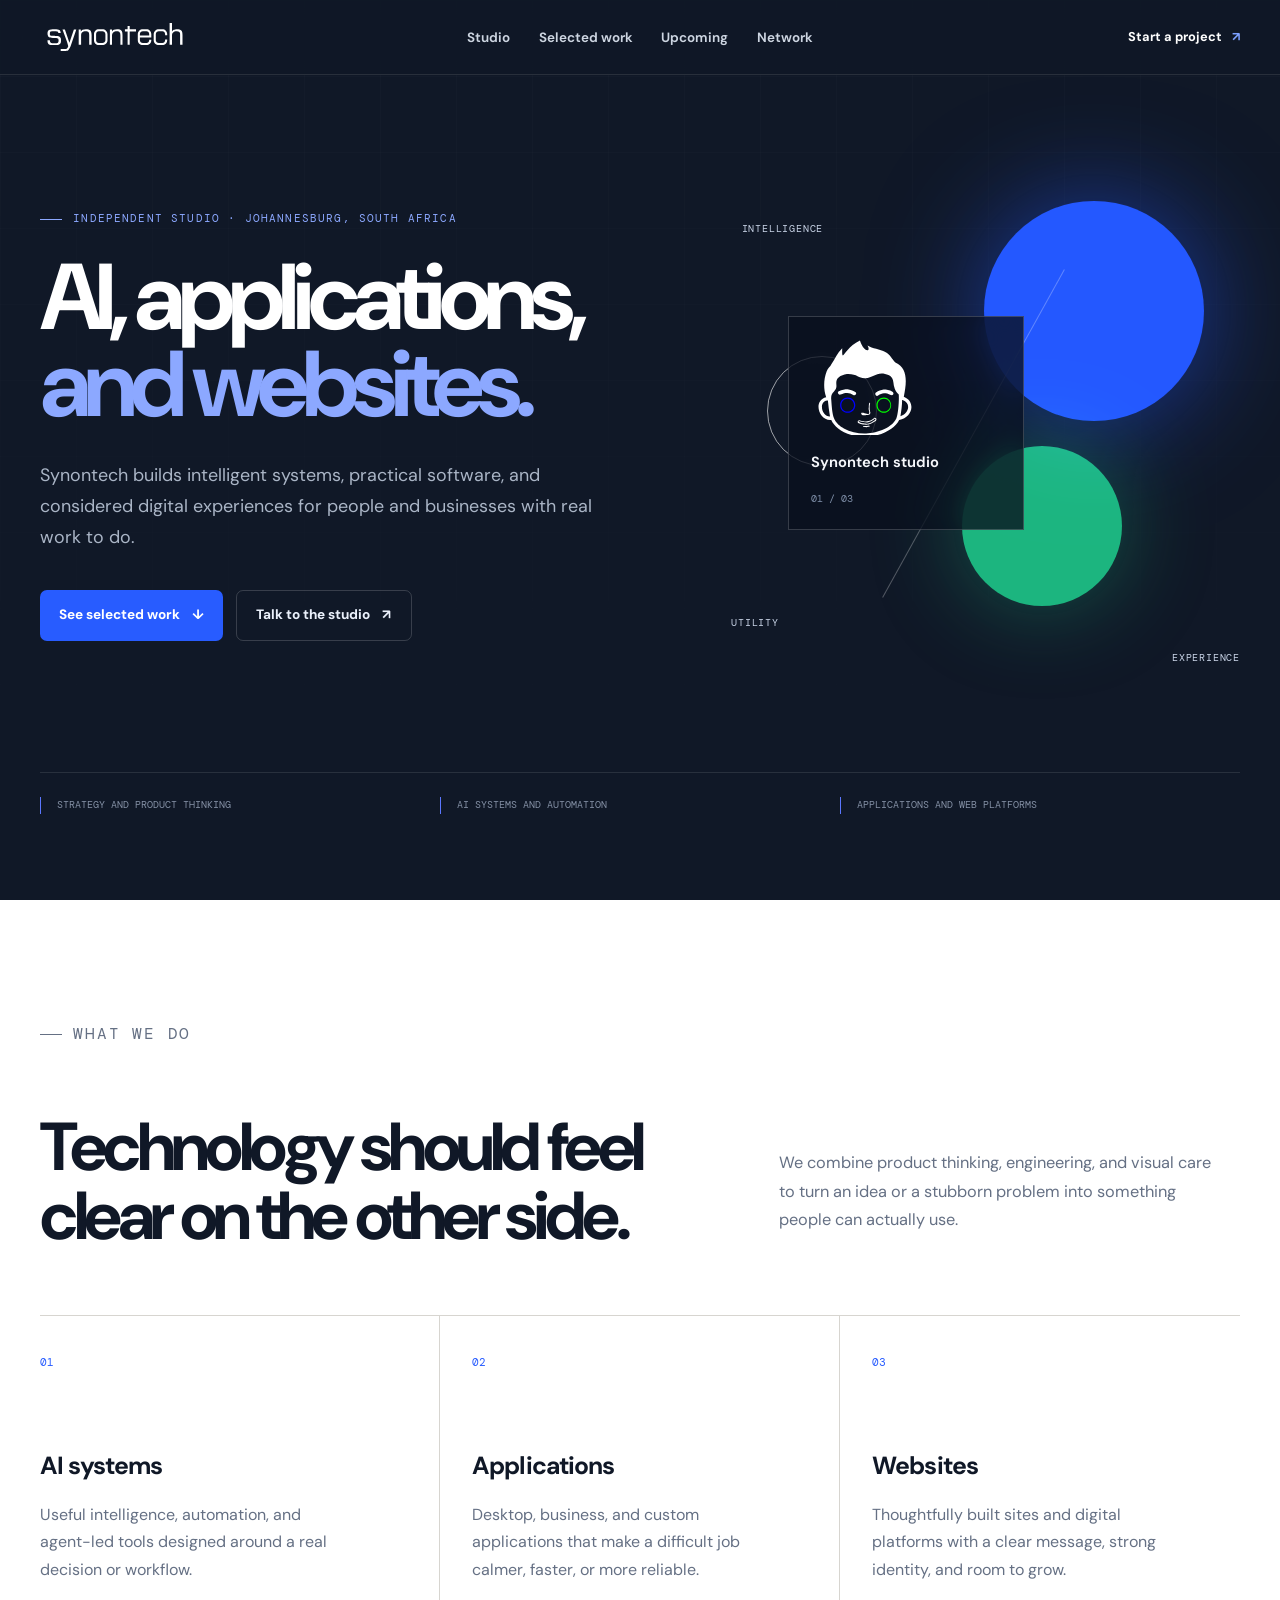
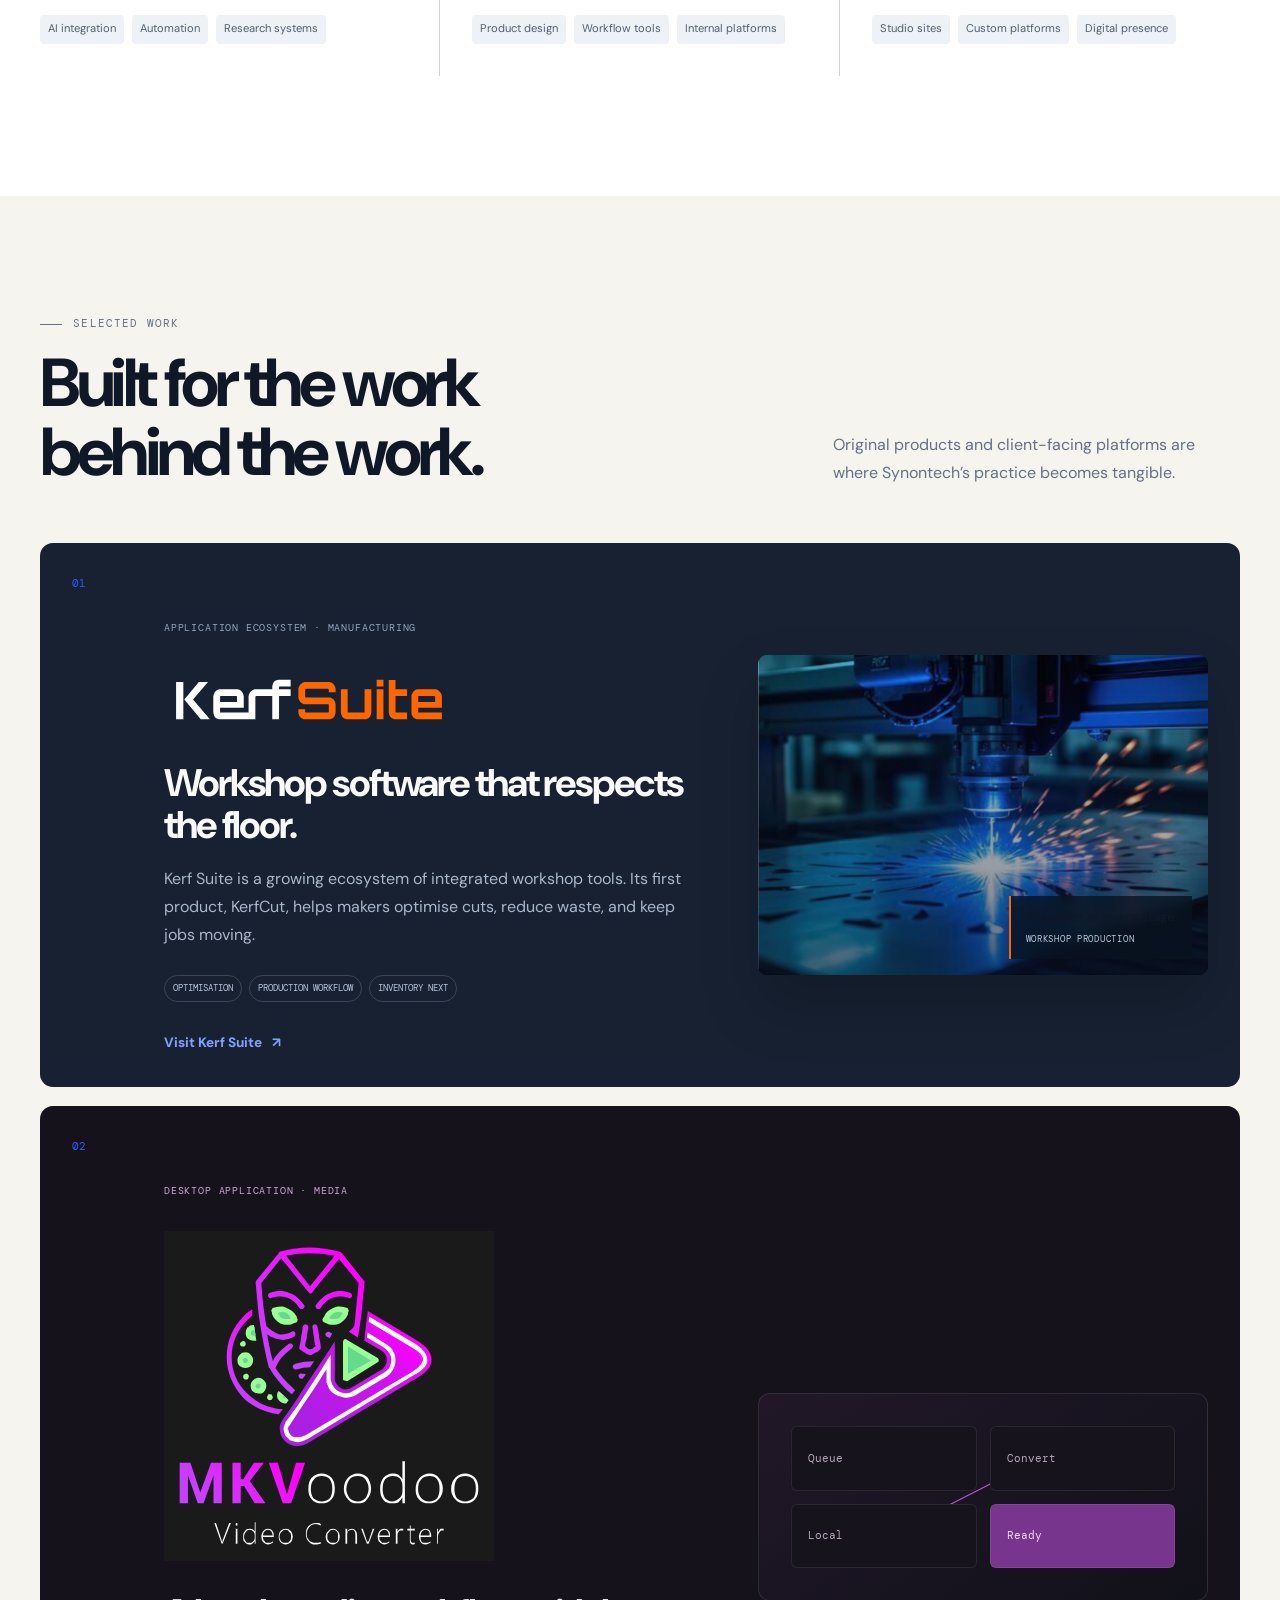
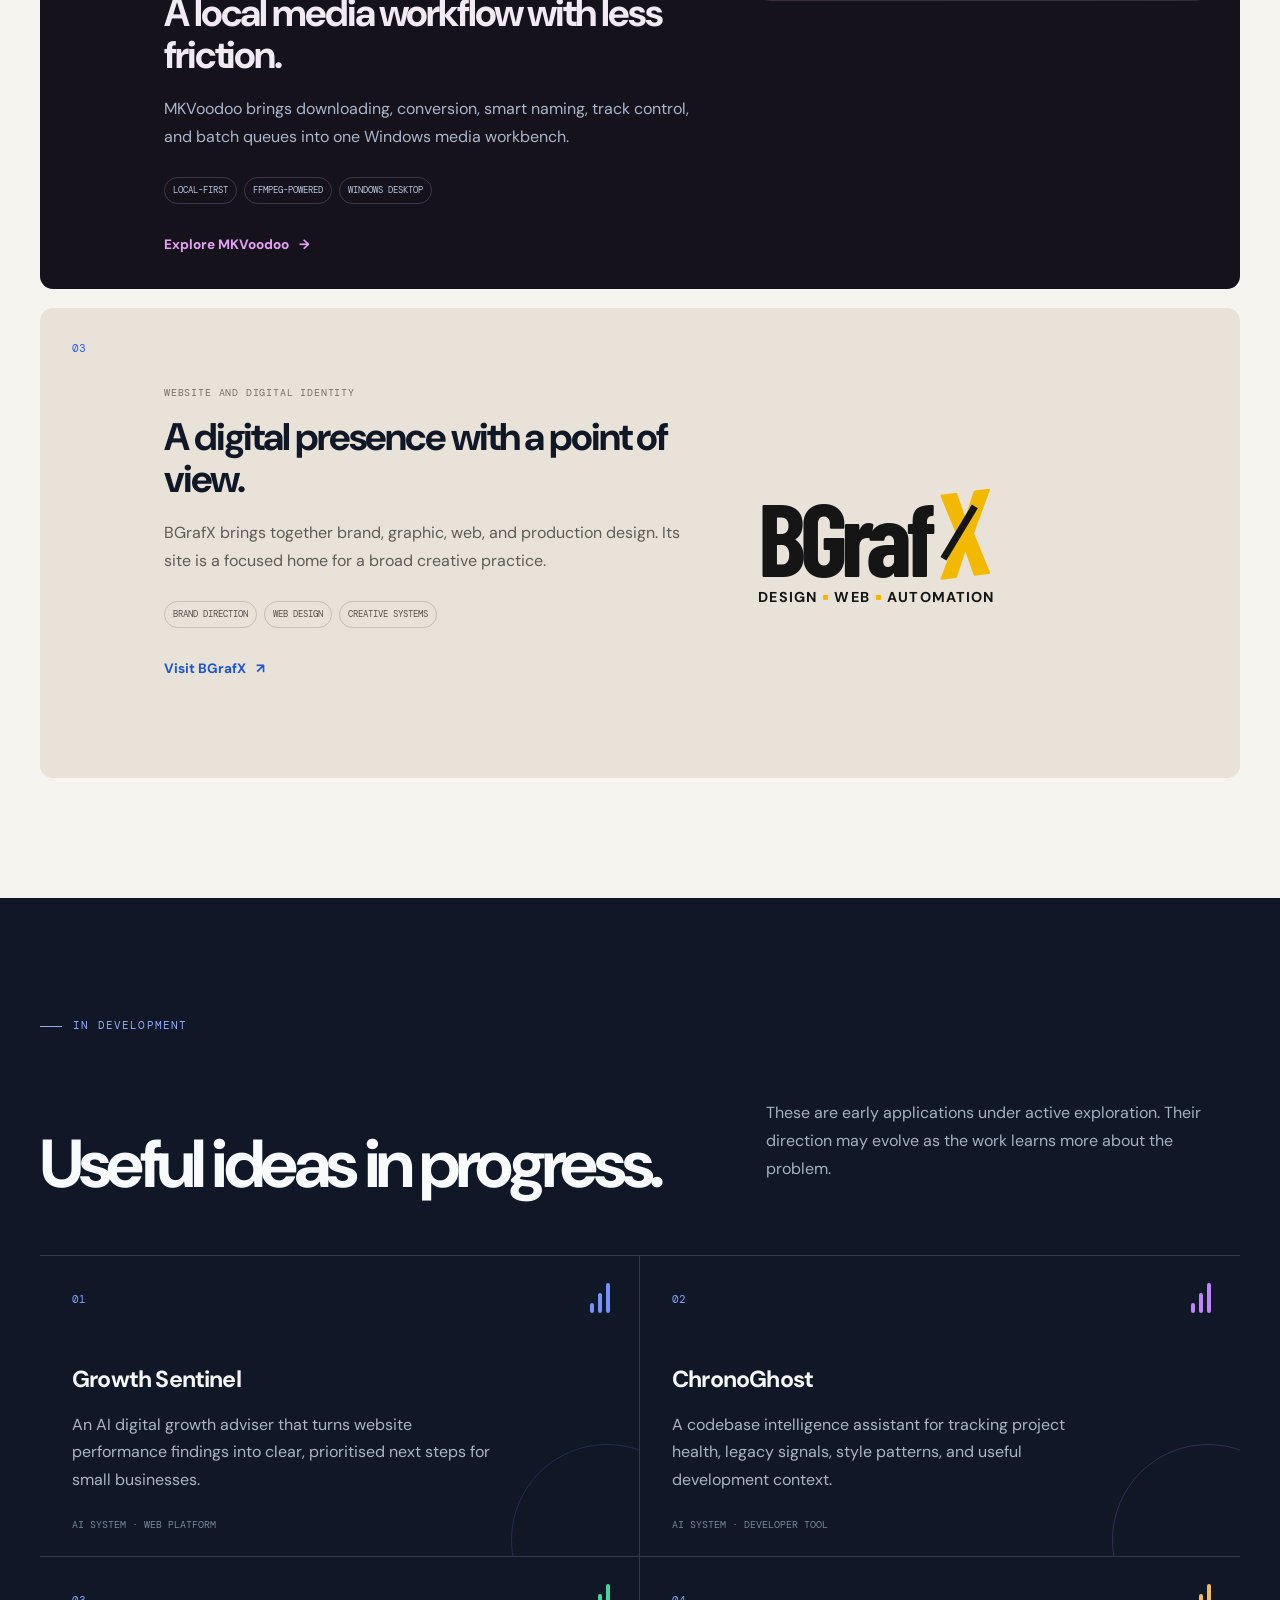
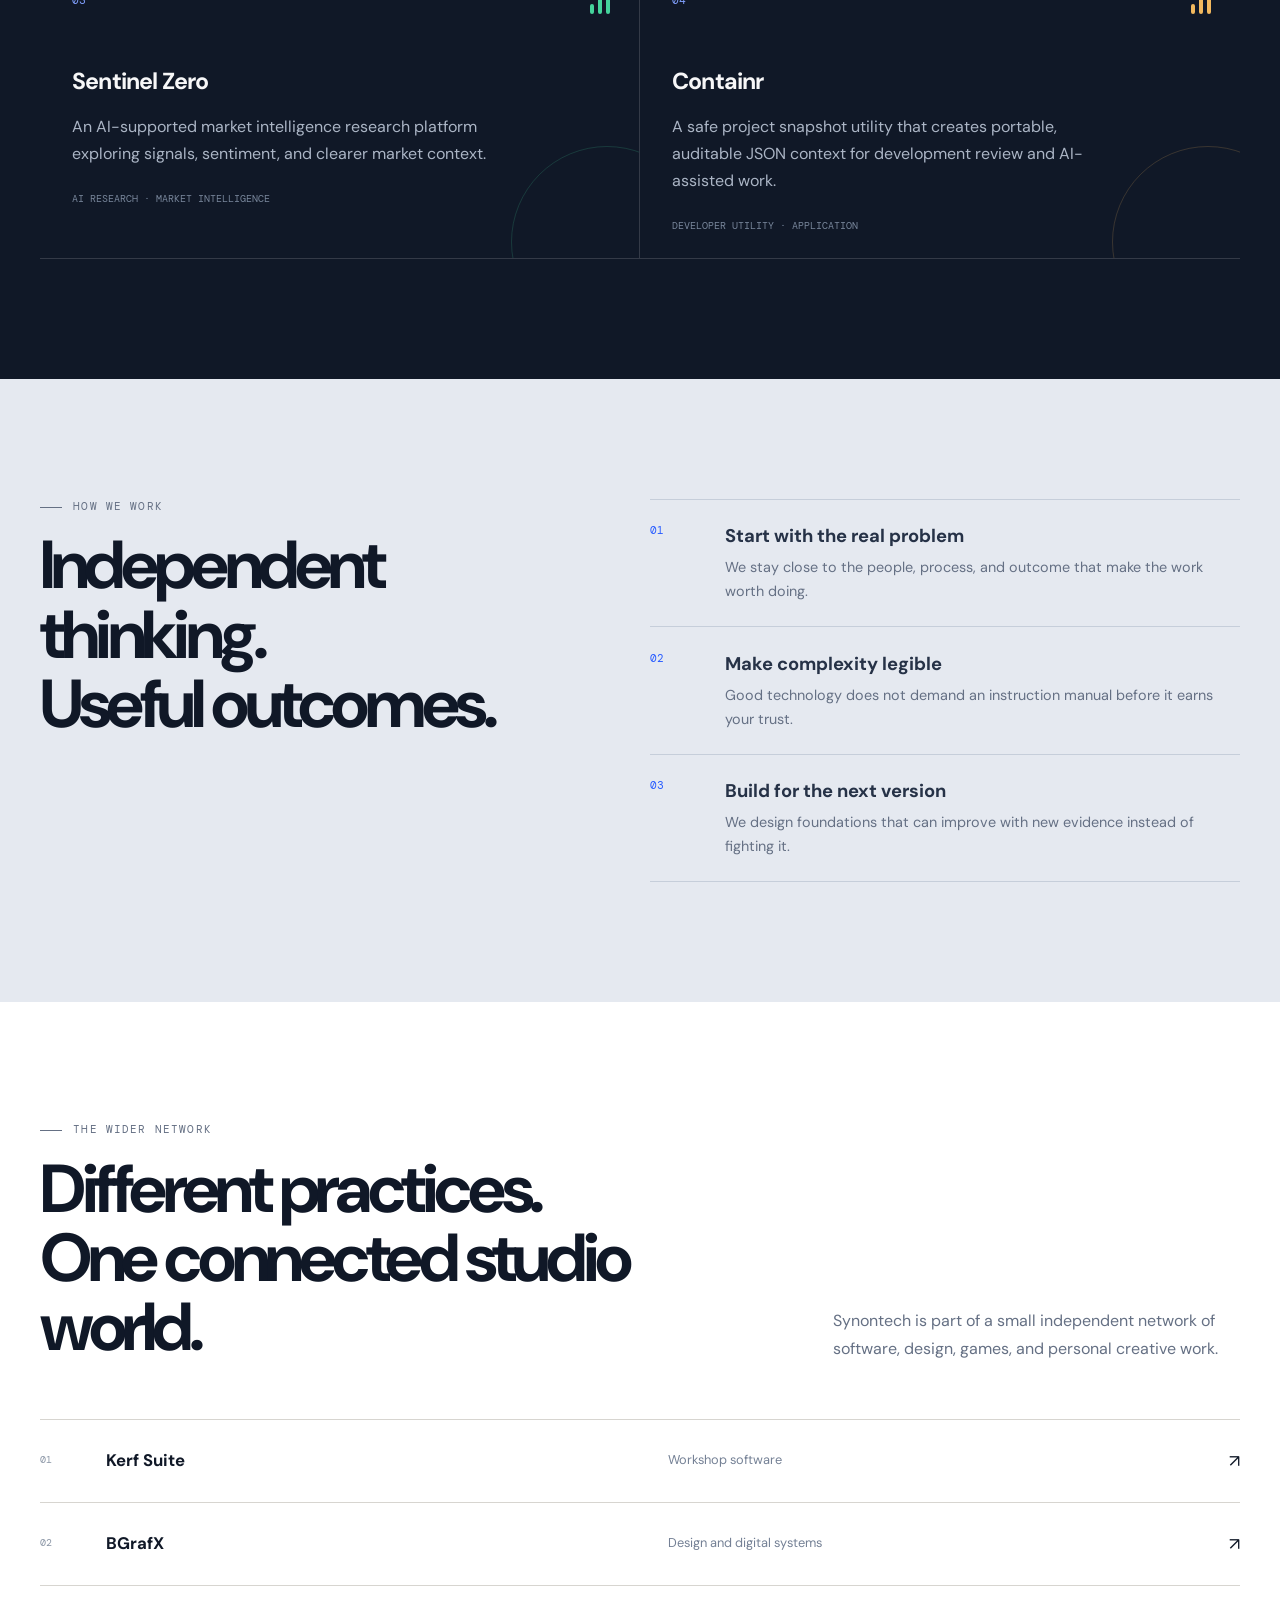
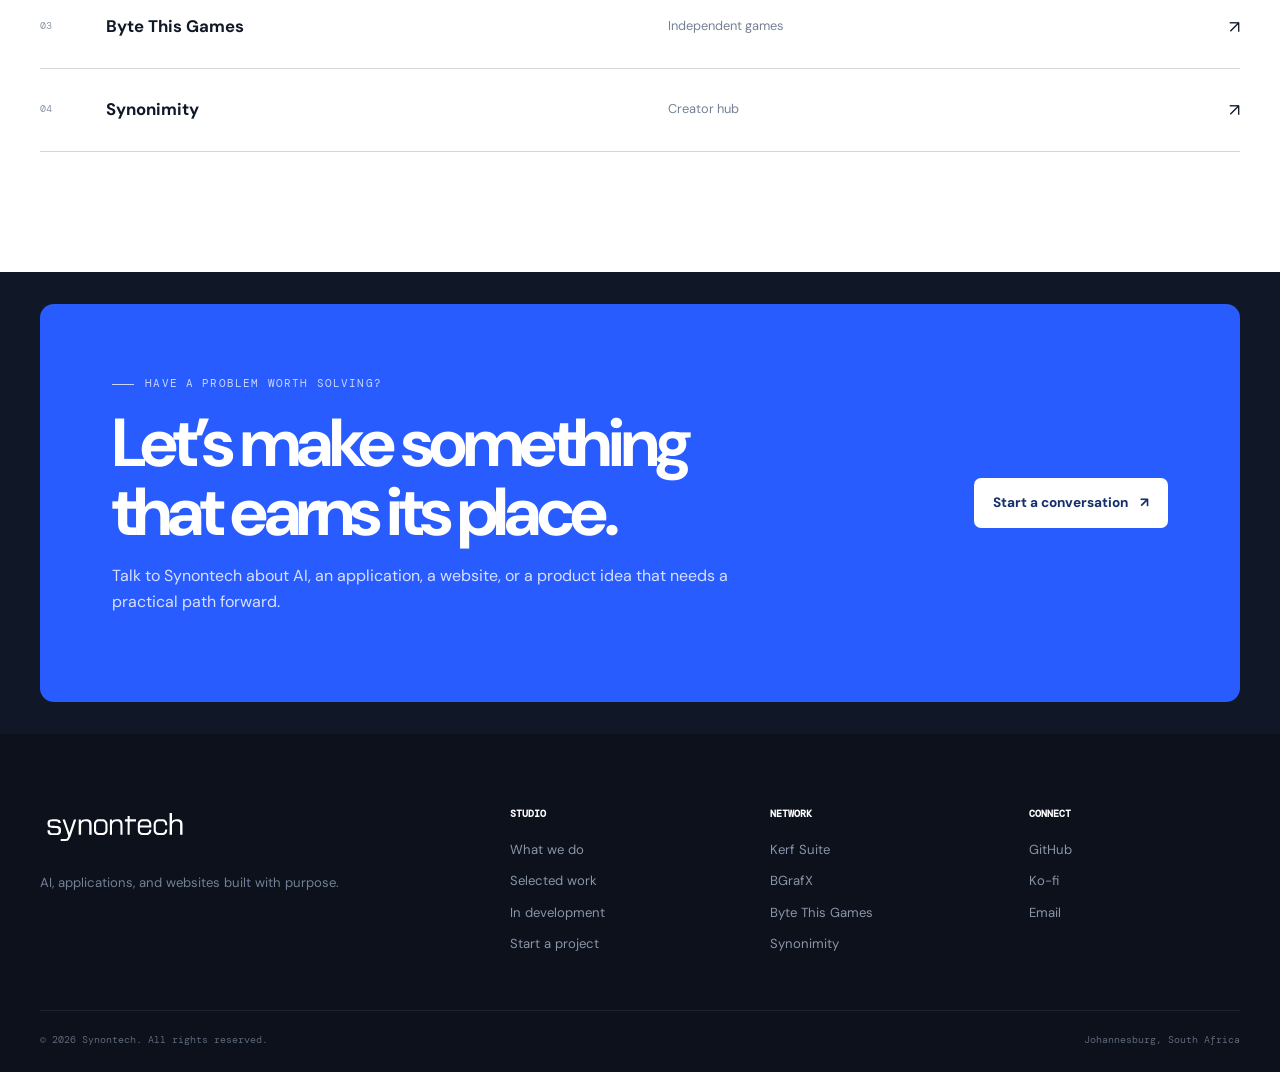
==== commit 1e1ae30b: "refactor: remove Linker.AI page and implement new project-wide CSS structure with added assets" ====
--- a/index.html
+++ b/index.html
@@ -3,25 +3,23 @@
 <head>
   <meta charset="UTF-8">
   <meta name="viewport" content="width=device-width, initial-scale=1.0">
-  <meta name="description" content="Synontech builds purposeful software for creators, professionals, and growing businesses—from workshop tools to local-first desktop utilities.">
+  <meta name="description" content="Synontech is an independent South African studio for AI systems, applications, and websites.">
   <meta name="robots" content="index, follow">
   <meta name="google-site-verification" content="googlec090cfde6ae936a4">
-  <meta name="theme-color" content="#0f172a">
+  <meta name="theme-color" content="#101827">
   <link rel="canonical" href="https://synontech.vercel.app/">
-
   <meta property="og:type" content="website">
   <meta property="og:url" content="https://synontech.vercel.app/">
-  <meta property="og:title" content="Synontech | Software built with purpose">
-  <meta property="og:description" content="Practical, thoughtfully designed software for real work and creative projects.">
+  <meta property="og:title" content="Synontech | AI, applications, and websites">
+  <meta property="og:description" content="Independent South African studio building intelligent systems, practical applications, and considered web experiences.">
   <meta property="og:image" content="https://synontech.vercel.app/assets/og-synontech.png">
   <meta property="og:image:width" content="1536">
   <meta property="og:image:height" content="1024">
   <meta property="twitter:card" content="summary_large_image">
-  <meta property="twitter:title" content="Synontech | Software built with purpose">
-  <meta property="twitter:description" content="Practical, thoughtfully designed software for real work and creative projects.">
+  <meta property="twitter:title" content="Synontech | AI, applications, and websites">
+  <meta property="twitter:description" content="Independent South African studio building intelligent systems, practical applications, and considered web experiences.">
   <meta property="twitter:image" content="https://synontech.vercel.app/assets/og-synontech.png">
-
-  <title>Synontech | Software built with purpose</title>
+  <title>Synontech | AI, applications, and websites</title>
   <script type="application/ld+json">
   {
     "@context": "https://schema.org",
@@ -29,21 +27,14 @@
     "name": "Synontech",
     "url": "https://synontech.vercel.app/",
     "logo": "https://synontech.vercel.app/assets/Synontech/Synontech.png",
-    "description": "Independent software studio building practical tools for creators, professionals, and growing businesses.",
-    "sameAs": [
-      "https://github.com/synontechsa-hub",
-      "https://kerf-suite.com/",
-      "https://www.bgrafx.co.za/",
-      "https://byte-this-games.vercel.app/",
-      "https://synonimity.vercel.app/"
-    ]
+    "description": "An independent South African studio for AI systems, applications, and websites.",
+    "sameAs": ["https://github.com/synontechsa-hub", "https://kerf-suite.com/", "https://www.bgrafx.co.za/", "https://byte-this-games.vercel.app/", "https://synonimity.vercel.app/"]
   }
   </script>
-
   <link rel="icon" type="image/png" href="assets/Synontech/Synontech Favicon - Dark Background.png">
   <link rel="preconnect" href="https://fonts.googleapis.com">
   <link rel="preconnect" href="https://fonts.gstatic.com" crossorigin>
-  <link href="https://fonts.googleapis.com/css2?family=Inter:wght@400;500;600;700;800&display=swap" rel="stylesheet">
+  <link href="https://fonts.googleapis.com/css2?family=Barlow+Condensed:ital,wght@0,700;1,700&family=DM+Mono:wght@400;500&family=DM+Sans:opsz,wght@9..40,400;9..40,500;9..40,600;9..40,700&display=swap" rel="stylesheet">
   <link rel="stylesheet" href="css/variables.css">
   <link rel="stylesheet" href="css/base.css">
   <link rel="stylesheet" href="css/animations.css">
@@ -52,17 +43,15 @@
 <body class="home-page">
   <header class="site-header">
     <nav class="site-nav" aria-label="Main navigation">
-      <a href="#top" class="site-brand" aria-label="Synontech home">
-        <img src="assets/Synontech/synontech_wordmark_white.svg" alt="Synontech">
-      </a>
+      <a href="#top" class="site-brand" aria-label="Synontech home"><img src="assets/Synontech/synontech_wordmark_white.svg" alt="Synontech"></a>
       <ul class="site-nav-links" id="nav-links">
-        <li><a href="#products">Products</a></li>
+        <li><a href="#studio">Studio</a></li>
+        <li><a href="#work">Selected work</a></li>
+        <li><a href="#upcoming">Upcoming</a></li>
         <li><a href="#network">Network</a></li>
-        <li><a href="#about">About</a></li>
-        <li><a href="https://github.com/synontechsa-hub" target="_blank" rel="noopener">GitHub</a></li>
-        <li class="mobile-contact"><a href="#" class="contact-link">Contact</a></li>
+        <li class="mobile-contact"><a href="#contact">Start a project</a></li>
       </ul>
-      <a href="#" class="nav-contact contact-link">Let’s talk</a>
+      <a href="#contact" class="nav-contact">Start a project <span>↗</span></a>
       <button class="nav-toggle" id="nav-hamburger" type="button" aria-label="Toggle navigation" aria-expanded="false">☰</button>
     </nav>
   </header>
@@ -71,161 +60,68 @@
     <section class="home-hero">
       <div class="home-shell hero-layout">
         <div class="hero-copy reveal">
-          <p class="eyebrow"><span></span>Independent software studio · South Africa</p>
-          <h1>Software built<br><em>with purpose.</em></h1>
-          <p class="hero-intro">Synontech creates practical, dependable tools for creators, professionals, and growing businesses. Clear problems. Thoughtful solutions. Software that earns its place in your workflow.</p>
-          <div class="hero-actions">
-            <a class="button button-primary" href="#products">Explore our products <span aria-hidden="true">→</span></a>
-            <a class="button button-quiet" href="https://kerf-suite.com/" target="_blank" rel="noopener">Visit Kerf Suite <span aria-hidden="true">↗</span></a>
-          </div>
+          <p class="eyebrow"><span></span>Independent studio · Johannesburg, South Africa</p>
+          <h1>AI, applications,<br><em>and websites.</em></h1>
+          <p class="hero-intro">Synontech builds intelligent systems, practical software, and considered digital experiences for people and businesses with real work to do.</p>
+          <div class="hero-actions"><a class="button button-primary" href="#work">See selected work <span>↓</span></a><a class="button button-quiet" href="#contact">Talk to the studio <span>↗</span></a></div>
         </div>
-
-        <div class="hero-system reveal reveal-delay-2" aria-label="Synontech product overview">
-          <div class="system-head">
-            <span>Synontech / Product system</span>
-            <span class="system-status">Building now</span>
-          </div>
-          <div class="system-feature">
-            <div class="feature-mark feature-mark-kerf">
-              <img src="assets/KerfSuite/SVG/KerfSuite/KerfSuite - Icon.svg" alt="">
-            </div>
-            <div>
-              <small>Flagship ecosystem</small>
-              <h2>Kerf Suite</h2>
-              <p>Connected workshop tools built to reduce waste and keep production moving.</p>
-            </div>
-          </div>
-          <div class="system-list">
-            <a href="mkvoodoo.html"><span class="system-dot violet"></span><strong>MKVoodoo</strong><small>Windows media utility</small><b>v1.1.1</b></a>
-            <a href="linkerai.html"><span class="system-dot pink"></span><strong>Linker.AI</strong><small>Living AI simulation</small><b>In development</b></a>
-            <a href="synquest.html"><span class="system-dot blue"></span><strong>Malevolent</strong><small>Narrative game system</small><b>In development</b></a>
-          </div>
+        <div class="hero-composition reveal reveal-delay-2" aria-label="Synontech studio disciplines">
+          <div class="composition-label label-one">Intelligence</div>
+          <div class="composition-label label-two">Utility</div>
+          <div class="composition-label label-three">Experience</div>
+          <div class="orb orb-one"></div><div class="orb orb-two"></div><div class="orb orb-three"></div>
+          <div class="composition-card"><span class="composition-logo"><img src="assets/Synontech/Synontech_white.svg" alt="Synontech"></span><span>Synontech studio</span><b>01 / 03</b></div>
+          <div class="composition-rule"></div>
         </div>
       </div>
-      <div class="home-shell principles" aria-label="Synontech principles">
-        <span>Local-first where it matters</span>
-        <span>Designed around real workflows</span>
-        <span>Built independently</span>
+      <div class="home-shell hero-footnote"><span>Strategy and product thinking</span><span>AI systems and automation</span><span>Applications and web platforms</span></div>
+    </section>
+
+    <section id="studio" class="studio-section">
+      <div class="home-shell studio-intro reveal"><p class="eyebrow"><span></span>What we do</p><h2>Technology should feel<br>clear on the other side.</h2><p>We combine product thinking, engineering, and visual care to turn an idea or a stubborn problem into something people can actually use.</p></div>
+      <div class="home-shell discipline-grid">
+        <article class="discipline-card reveal"><span>01</span><h3>AI systems</h3><p>Useful intelligence, automation, and agent-led tools designed around a real decision or workflow.</p><ul><li>AI integration</li><li>Automation</li><li>Research systems</li></ul></article>
+        <article class="discipline-card reveal reveal-delay-1"><span>02</span><h3>Applications</h3><p>Desktop, business, and custom applications that make a difficult job calmer, faster, or more reliable.</p><ul><li>Product design</li><li>Workflow tools</li><li>Internal platforms</li></ul></article>
+        <article class="discipline-card reveal reveal-delay-2"><span>03</span><h3>Websites</h3><p>Thoughtfully built sites and digital platforms with a clear message, strong identity, and room to grow.</p><ul><li>Studio sites</li><li>Custom platforms</li><li>Digital presence</li></ul></article>
       </div>
     </section>
 
-    <section id="products" class="home-section products-section">
-      <div class="home-shell">
-        <div class="section-heading reveal">
-          <div>
-            <p class="eyebrow"><span></span>Products</p>
-            <h2>Focused tools for<br>work and play.</h2>
-          </div>
-          <p>Every Synontech product begins with a real use case. We favour useful features, clear interfaces, and software that respects the person using it.</p>
-        </div>
-
-        <div class="product-grid">
-          <article class="product-card product-card-featured reveal">
-            <div class="product-card-copy">
-              <div class="product-meta"><span class="pill pill-live">Available now</span><span>Workshop software</span></div>
-              <img class="product-wordmark kerf-wordmark" src="assets/KerfSuite/SVG/KerfSuite/KerfSuite - Workmark - Alternate.svg" alt="Kerf Suite">
-              <p>A growing ecosystem of integrated workshop tools. KerfCut starts with intelligent cut optimisation, helping serious makers get more from every sheet.</p>
-              <a class="text-link" href="https://kerf-suite.com/" target="_blank" rel="noopener">Explore Kerf Suite <span aria-hidden="true">↗</span></a>
-            </div>
-            <div class="kerf-visual" aria-hidden="true">
-              <div class="sheet-layout">
-                <span class="cut-a"></span><span class="cut-b"></span><span class="cut-c"></span><span class="cut-d"></span><span class="cut-e"></span>
-              </div>
-              <div class="yield"><strong>92.4%</strong><small>Material yield</small></div>
-            </div>
-          </article>
-
-          <article class="product-card product-card-mkv reveal reveal-delay-1">
-            <div class="product-meta"><span class="pill pill-live">Available now</span><span>Windows utility</span></div>
-            <img class="product-wordmark mkv-wordmark" src="assets/MKVoodoo/MKVoodoo logo - Final.svg" alt="MKVoodoo">
-            <p>Clean, convert, download, and queue video files locally with smart naming, track control, and FFmpeg-powered processing.</p>
-            <a class="text-link" href="mkvoodoo.html">Meet MKVoodoo <span aria-hidden="true">→</span></a>
-          </article>
-
-          <article class="product-card product-card-build reveal reveal-delay-2">
-            <div class="product-meta"><span class="pill">In development</span><span>Experimental systems</span></div>
-            <div class="build-stack">
-              <div><span class="system-dot pink"></span><strong>Linker.AI</strong><small>Persistent AI-driven lives in a reactive city.</small></div>
-              <div><span class="system-dot blue"></span><strong>Malevolent: Scorned</strong><small>A living, LLM-driven text RPG.</small></div>
-            </div>
-            <a class="text-link" href="future.html">See what we’re building <span aria-hidden="true">→</span></a>
-          </article>
-        </div>
+    <section id="work" class="work-section">
+      <div class="home-shell section-top reveal"><div><p class="eyebrow"><span></span>Selected work</p><h2>Built for the work<br>behind the work.</h2></div><p>Original products and client-facing platforms are where Synontech’s practice becomes tangible.</p></div>
+      <div class="home-shell work-list">
+        <article class="work-feature work-kerf reveal">
+          <div class="work-index">01</div><div class="work-copy"><p class="work-type">Application ecosystem · Manufacturing</p><img src="assets/KerfSuite/SVG/KerfSuite/KerfSuite - Wordmark - White.svg" alt="Kerf Suite" class="kerf-wordmark"><h3>Workshop software that respects the floor.</h3><p>Kerf Suite is a growing ecosystem of integrated workshop tools. Its first product, KerfCut, helps makers optimise cuts, reduce waste, and keep jobs moving.</p><div class="work-outcomes"><span>Optimisation</span><span>Production workflow</span><span>Inventory next</span></div><a href="https://kerf-suite.com/" target="_blank" rel="noopener" class="text-link">Visit Kerf Suite <span>↗</span></a></div>
+          <figure class="kerf-layout"><img src="assets/KerfSuite/hero-laser-cutter.jpg" alt="CNC laser cutting metal on a workshop production floor"><i></i><figcaption><strong>Precision at every stage.</strong><small>Workshop production</small></figcaption></figure>
+        </article>
+        <article class="work-feature work-mkv reveal">
+          <div class="work-index">02</div><div class="work-copy"><p class="work-type">Desktop application · Media</p><img src="assets/MKVoodoo/MKVoodoo logo - Final.svg" alt="MKVoodoo" class="mkv-wordmark"><h3>A local media workflow with less friction.</h3><p>MKVoodoo brings downloading, conversion, smart naming, track control, and batch queues into one Windows media workbench.</p><div class="work-outcomes"><span>Local-first</span><span>FFmpeg-powered</span><span>Windows desktop</span></div><a href="mkvoodoo.html" class="text-link">Explore MKVoodoo <span>→</span></a></div>
+          <div class="mkv-tiles" aria-hidden="true"><span>Queue</span><span>Convert</span><span>Local</span><span>Ready</span><div class="mkv-line"></div></div>
+        </article>
+        <article class="work-feature work-bgrafx reveal">
+          <div class="work-index">03</div><div class="work-copy"><p class="work-type">Website and digital identity</p><h3>A digital presence with a point of view.</h3><p>BGrafX brings together brand, graphic, web, and production design. Its site is a focused home for a broad creative practice.</p><div class="work-outcomes"><span>Brand direction</span><span>Web design</span><span>Creative systems</span></div><a href="https://www.bgrafx.co.za/" target="_blank" rel="noopener" class="text-link">Visit BGrafX <span>↗</span></a></div>
+          <div class="bgrafx-brandmark" aria-label="BGrafX"><span>BGraf<span class="bgrafx-x">X</span></span><small>Design <i></i> Web <i></i> Automation</small></div>
+        </article>
       </div>
     </section>
 
-    <section id="network" class="home-section network-section">
-      <div class="home-shell">
-        <div class="section-heading reveal">
-          <div>
-            <p class="eyebrow"><span></span>The network</p>
-            <h2>One independent<br>creative ecosystem.</h2>
-          </div>
-          <p>Synontech is connected to a wider group of specialist brands—each with its own focus, all shaped by the same hands-on approach.</p>
-        </div>
-
-        <div class="network-grid">
-          <a class="network-card kerf reveal" href="https://kerf-suite.com/" target="_blank" rel="noopener">
-            <span class="network-index">01</span>
-            <div><small>Workshop software</small><h3>Kerf Suite</h3><p>Precision tools for smarter production and less waste.</p></div>
-            <span class="network-arrow" aria-hidden="true">↗</span>
-          </a>
-          <a class="network-card bgrafx reveal reveal-delay-1" href="https://www.bgrafx.co.za/" target="_blank" rel="noopener">
-            <span class="network-index">02</span>
-            <div><small>Design & digital systems</small><h3>BGrafX</h3><p>Brand, graphic, web, and production design built to work.</p></div>
-            <span class="network-arrow" aria-hidden="true">↗</span>
-          </a>
-          <a class="network-card games reveal reveal-delay-2" href="https://byte-this-games.vercel.app/" target="_blank" rel="noopener">
-            <span class="network-index">03</span>
-            <div><small>Independent games</small><h3>Byte This Games</h3><p>Strange worlds, systems, and story-driven experiments.</p></div>
-            <span class="network-arrow" aria-hidden="true">↗</span>
-          </a>
-          <a class="network-card synonimity reveal reveal-delay-3" href="https://synonimity.vercel.app/" target="_blank" rel="noopener">
-            <span class="network-index">04</span>
-            <div><small>Creator hub</small><h3>Synonimity</h3><p>The personal home for projects, experiments, and the work behind them.</p></div>
-            <span class="network-arrow" aria-hidden="true">↗</span>
-          </a>
-        </div>
+    <section id="upcoming" class="upcoming-section">
+      <div class="home-shell upcoming-intro reveal"><p class="eyebrow"><span></span>In development</p><h2>Useful ideas in progress.</h2><p>These are early applications under active exploration. Their direction may evolve as the work learns more about the problem.</p></div>
+      <div class="home-shell upcoming-grid">
+        <article class="upcoming-card growth-sentinel reveal"><span class="upcoming-number">01</span><span class="upcoming-signal"><i></i><i></i><i></i></span><h3>Growth Sentinel</h3><p>An AI digital growth adviser that turns website performance findings into clear, prioritised next steps for small businesses.</p><small>AI system · Web platform</small></article>
+        <article class="upcoming-card chronoghost reveal reveal-delay-1"><span class="upcoming-number">02</span><span class="upcoming-signal"><i></i><i></i><i></i></span><h3>ChronoGhost</h3><p>A codebase intelligence assistant for tracking project health, legacy signals, style patterns, and useful development context.</p><small>AI system · Developer tool</small></article>
+        <article class="upcoming-card sentinel-zero reveal reveal-delay-2"><span class="upcoming-number">03</span><span class="upcoming-signal"><i></i><i></i><i></i></span><h3>Sentinel Zero</h3><p>An AI-supported market intelligence research platform exploring signals, sentiment, and clearer market context.</p><small>AI research · Market intelligence</small></article>
+        <article class="upcoming-card containr reveal reveal-delay-3"><span class="upcoming-number">04</span><span class="upcoming-signal"><i></i><i></i><i></i></span><h3>Containr</h3><p>A safe project snapshot utility that creates portable, auditable JSON context for development review and AI-assisted work.</p><small>Developer utility · Application</small></article>
       </div>
     </section>
 
-    <section id="about" class="home-section about-section">
-      <div class="home-shell about-layout">
-        <div class="reveal">
-          <p class="eyebrow"><span></span>About Synontech</p>
-          <h2>Small studio.<br>Serious intent.</h2>
-        </div>
-        <div class="about-copy reveal reveal-delay-1">
-          <p>Synontech is an independent South African software studio focused on practical products with a clear reason to exist.</p>
-          <p>We build from firsthand experience, keep complexity out of the user’s way, and stay close to the people who rely on the result.</p>
-          <div class="about-values">
-            <span><strong>01</strong>Useful before flashy</span>
-            <span><strong>02</strong>Clear by default</span>
-            <span><strong>03</strong>Built to keep improving</span>
-          </div>
-        </div>
-      </div>
-    </section>
+    <section class="approach-section"><div class="home-shell approach-layout"><div class="reveal"><p class="eyebrow"><span></span>How we work</p><h2>Independent thinking.<br>Useful outcomes.</h2></div><div class="approach-list reveal reveal-delay-1"><div><span>01</span><h3>Start with the real problem</h3><p>We stay close to the people, process, and outcome that make the work worth doing.</p></div><div><span>02</span><h3>Make complexity legible</h3><p>Good technology does not demand an instruction manual before it earns your trust.</p></div><div><span>03</span><h3>Build for the next version</h3><p>We design foundations that can improve with new evidence instead of fighting it.</p></div></div></div></section>
 
-    <section class="contact-section">
-      <div class="home-shell contact-panel reveal">
-        <div><p class="eyebrow"><span></span>Have something in mind?</p><h2>Let’s build something useful.</h2></div>
-        <a class="button button-light contact-link" href="#">Start a conversation <span aria-hidden="true">→</span></a>
-      </div>
-    </section>
+    <section id="network" class="network-section"><div class="home-shell section-top reveal"><div><p class="eyebrow"><span></span>The wider network</p><h2>Different practices.<br>One connected studio world.</h2></div><p>Synontech is part of a small independent network of software, design, games, and personal creative work.</p></div><div class="home-shell network-list"><a href="https://kerf-suite.com/" target="_blank" rel="noopener"><span>01</span><strong>Kerf Suite</strong><small>Workshop software</small><b>↗</b></a><a href="https://www.bgrafx.co.za/" target="_blank" rel="noopener"><span>02</span><strong>BGrafX</strong><small>Design and digital systems</small><b>↗</b></a><a href="https://byte-this-games.vercel.app/" target="_blank" rel="noopener"><span>03</span><strong>Byte This Games</strong><small>Independent games</small><b>↗</b></a><a href="https://synonimity.vercel.app/" target="_blank" rel="noopener"><span>04</span><strong>Synonimity</strong><small>Creator hub</small><b>↗</b></a></div></section>
+
+    <section id="contact" class="contact-section"><div class="home-shell contact-panel reveal"><div><p class="eyebrow"><span></span>Have a problem worth solving?</p><h2>Let’s make something<br>that earns its place.</h2><p>Talk to Synontech about AI, an application, a website, or a product idea that needs a practical path forward.</p></div><a class="button button-light contact-link" href="#">Start a conversation <span>↗</span></a></div></section>
   </main>
 
-  <footer class="site-footer">
-    <div class="home-shell footer-grid">
-      <div class="footer-brand"><img src="assets/Synontech/synontech_wordmark_white.svg" alt="Synontech"><p>Software built with purpose.</p></div>
-      <div class="footer-column"><strong>Explore</strong><a href="#products">Products</a><a href="#network">Network</a><a href="#about">About</a><a href="future.html">Future</a></div>
-      <div class="footer-column"><strong>Network</strong><a href="https://kerf-suite.com/" target="_blank" rel="noopener">Kerf Suite</a><a href="https://www.bgrafx.co.za/" target="_blank" rel="noopener">BGrafX</a><a href="https://byte-this-games.vercel.app/" target="_blank" rel="noopener">Byte This Games</a><a href="https://synonimity.vercel.app/" target="_blank" rel="noopener">Synonimity</a></div>
-      <div class="footer-column"><strong>Connect</strong><a href="https://github.com/synontechsa-hub" target="_blank" rel="noopener">GitHub</a><a href="https://ko-fi.com/synonimity" target="_blank" rel="noopener">Ko-fi</a><a href="#" class="contact-link">Email</a></div>
-    </div>
-    <div class="home-shell footer-base"><span>© <span id="current-year">2026</span> Synontech. All rights reserved.</span><span>Johannesburg, South Africa</span></div>
-  </footer>
-
-  <script src="js/analytics.js" defer></script>
-  <script src="js/main.js" defer></script>
+  <footer class="site-footer"><div class="home-shell footer-grid"><div class="footer-brand"><img src="assets/Synontech/synontech_wordmark_white.svg" alt="Synontech"><p>AI, applications, and websites built with purpose.</p></div><div class="footer-column"><strong>Studio</strong><a href="#studio">What we do</a><a href="#work">Selected work</a><a href="#upcoming">In development</a><a href="#contact">Start a project</a></div><div class="footer-column"><strong>Network</strong><a href="https://kerf-suite.com/" target="_blank" rel="noopener">Kerf Suite</a><a href="https://www.bgrafx.co.za/" target="_blank" rel="noopener">BGrafX</a><a href="https://byte-this-games.vercel.app/" target="_blank" rel="noopener">Byte This Games</a><a href="https://synonimity.vercel.app/" target="_blank" rel="noopener">Synonimity</a></div><div class="footer-column"><strong>Connect</strong><a href="https://github.com/synontechsa-hub" target="_blank" rel="noopener">GitHub</a><a href="https://ko-fi.com/synonimity" target="_blank" rel="noopener">Ko-fi</a><a href="#" class="contact-link">Email</a></div></div><div class="home-shell footer-base"><span>© <span id="current-year">2026</span> Synontech. All rights reserved.</span><span>Johannesburg, South Africa</span></div></footer>
+  <script src="js/analytics.js" defer></script><script src="js/main.js" defer></script>
 </body>
 </html>
--- a/css/home.css
+++ b/css/home.css
@@ -1,171 +1,19 @@
-.home-page {
-  --home-bg: #f5f7fb;
-  --home-ink: #0f172a;
-  --home-muted: #58657a;
-  --home-line: #dbe2ec;
-  --home-blue: #2563eb;
-  --home-emerald: #10b981;
-  background: var(--home-bg);
-  background-image: none;
-  color: var(--home-ink);
-}
-
-.home-page p { color: var(--home-muted); }
-.home-shell { width: min(1180px, calc(100% - 3rem)); margin-inline: auto; }
-
-.site-header {
-  position: fixed;
-  inset: 0 0 auto;
-  z-index: 50;
-  background: rgba(15, 23, 42, .9);
-  border-bottom: 1px solid rgba(255,255,255,.09);
-  backdrop-filter: blur(18px);
-}
-
-.site-nav { width: min(1180px, calc(100% - 3rem)); height: 74px; margin: auto; display: grid; grid-template-columns: 1fr auto 1fr; align-items: center; gap: 2rem; }
-.site-brand img { display: block; width: 150px; height: auto; }
-.site-nav-links { display: flex; align-items: center; gap: 2rem; list-style: none; }
-.site-nav-links a { color: #cbd5e1; text-decoration: none; font-size: .9rem; font-weight: 600; transition: color .2s ease; }
-.site-nav-links a:hover { color: #fff; }
-.nav-contact { justify-self: end; padding: .68rem 1rem; color: #fff; border: 1px solid rgba(255,255,255,.2); border-radius: 8px; text-decoration: none; font-size: .86rem; font-weight: 700; }
-.nav-contact:hover { background: #fff; color: var(--home-ink); }
-.nav-toggle { display: none; justify-self: end; color: #fff; background: transparent; border: 0; font-size: 1.4rem; cursor: pointer; }
-.mobile-contact { display: none; }
-
-.home-page section { padding: 7rem 0; }
-.home-hero { min-height: 100vh; padding: 10.5rem 0 0 !important; background: #0f172a; color: #fff; overflow: hidden; }
-.home-hero::before { content: ''; position: absolute; width: 54rem; height: 54rem; top: -25rem; right: -10rem; border-radius: 50%; background: radial-gradient(circle, rgba(37,99,235,.35), transparent 68%); }
-.home-hero::after { content: ''; position: absolute; inset: 0; opacity: .16; background-image: linear-gradient(rgba(255,255,255,.08) 1px, transparent 1px), linear-gradient(90deg, rgba(255,255,255,.08) 1px, transparent 1px); background-size: 72px 72px; mask-image: linear-gradient(to bottom, black, transparent 88%); }
-.hero-layout { position: relative; z-index: 2; display: grid; grid-template-columns: 1.03fr .97fr; align-items: center; gap: clamp(3rem, 8vw, 7rem); padding-bottom: 6.5rem; }
-.eyebrow { display: flex; align-items: center; gap: .7rem; margin-bottom: 1.2rem; color: #2563eb; font-size: .73rem; font-weight: 800; letter-spacing: .15em; text-transform: uppercase; }
-.eyebrow span { width: 25px; height: 2px; background: currentColor; }
-.home-hero .eyebrow { color: #60a5fa; }
-.hero-copy h1 { max-width: 690px; font-size: clamp(3.5rem, 7vw, 6.5rem); line-height: .96; letter-spacing: -.068em; }
-.hero-copy h1 em { color: #60a5fa; font-style: normal; }
-.hero-intro { max-width: 650px; margin-top: 2rem; color: #aab7ca !important; font-size: clamp(1rem, 2vw, 1.18rem); line-height: 1.75; }
-.hero-actions { display: flex; flex-wrap: wrap; gap: .85rem; margin-top: 2.3rem; }
-.button { display: inline-flex; justify-content: center; align-items: center; gap: .8rem; min-height: 50px; padding: .82rem 1.25rem; border-radius: 9px; text-decoration: none; font-size: .9rem; font-weight: 750; transition: transform .2s ease, background .2s ease, border-color .2s ease; }
-.button:hover { transform: translateY(-2px); }
-.button-primary { color: #fff; background: var(--home-blue); box-shadow: 0 15px 35px rgba(37,99,235,.28); }
-.button-primary:hover { background: #3b82f6; }
-.button-quiet { color: #fff; border: 1px solid rgba(255,255,255,.16); }
-.button-quiet:hover { background: rgba(255,255,255,.08); }
-
-.hero-system { background: rgba(255,255,255,.055); border: 1px solid rgba(255,255,255,.12); border-radius: 18px; box-shadow: 0 35px 90px rgba(0,0,0,.28); backdrop-filter: blur(18px); overflow: hidden; }
-.system-head { display: flex; justify-content: space-between; gap: 1rem; padding: 1rem 1.2rem; color: #8190a8; border-bottom: 1px solid rgba(255,255,255,.1); font-size: .7rem; font-weight: 750; letter-spacing: .08em; text-transform: uppercase; }
-.system-status { color: #6ee7b7; }
-.system-status::before { content: ''; display: inline-block; width: 7px; height: 7px; margin-right: .45rem; background: #10b981; border-radius: 50%; box-shadow: 0 0 0 4px rgba(16,185,129,.12); }
-.system-feature { display: grid; grid-template-columns: 76px 1fr; gap: 1.3rem; align-items: center; padding: 1.8rem; }
-.feature-mark { display: grid; place-items: center; width: 76px; height: 76px; background: rgba(255,102,0,.11); border: 1px solid rgba(255,102,0,.26); border-radius: 16px; }
-.feature-mark img { width: 42px; height: 42px; }
-.system-feature small, .system-list small { color: #8190a8; font-size: .7rem; text-transform: uppercase; letter-spacing: .08em; }
-.system-feature h2 { margin: .15rem 0 .3rem; font-size: 1.55rem; }
-.system-feature p { margin: 0; color: #9caac0; font-size: .9rem; line-height: 1.55; }
-.system-list { border-top: 1px solid rgba(255,255,255,.1); }
-.system-list a { display: grid; grid-template-columns: 10px 1fr 1.4fr auto; gap: .75rem; align-items: center; min-height: 64px; padding: .8rem 1.2rem; color: #e5edf8; text-decoration: none; border-bottom: 1px solid rgba(255,255,255,.08); }
-.system-list a:last-child { border: 0; }
-.system-list a:hover { background: rgba(255,255,255,.04); }
-.system-list strong { font-size: .86rem; }
-.system-list b { color: #8290a6; font-size: .68rem; font-weight: 700; }
-.system-dot { width: 8px; height: 8px; border-radius: 50%; background: #a83cff; box-shadow: 0 0 0 4px rgba(168,60,255,.1); }
-.system-dot.pink { background: #ff0055; box-shadow: 0 0 0 4px rgba(255,0,85,.1); }
-.system-dot.blue { background: #3b82f6; box-shadow: 0 0 0 4px rgba(59,130,246,.1); }
-.principles { position: relative; z-index: 2; display: grid; grid-template-columns: repeat(3,1fr); padding: 1.5rem 0; border-top: 1px solid rgba(255,255,255,.11); color: #8190a8; font-size: .75rem; font-weight: 700; letter-spacing: .08em; text-transform: uppercase; }
-.principles span { padding-left: 1.3rem; border-left: 2px solid #2563eb; }
-
-.section-heading { display: grid; grid-template-columns: 1fr minmax(280px, 430px); gap: 4rem; align-items: end; margin-bottom: 3.5rem; }
-.section-heading h2, .about-layout h2, .contact-panel h2 { color: var(--home-ink); font-size: clamp(2.4rem, 5vw, 4.3rem); line-height: 1.04; letter-spacing: -.055em; }
-.section-heading > p { margin: 0; font-size: 1.03rem; line-height: 1.75; }
-.products-section { background: #fff; }
-.product-grid { display: grid; grid-template-columns: 1fr 1fr; gap: 1.2rem; }
-.product-card { position: relative; min-height: 370px; padding: 2rem; overflow: hidden; background: #f7f9fc; border: 1px solid #e2e8f0; border-radius: 18px; }
-.product-card-featured { grid-column: 1 / -1; display: grid; grid-template-columns: 1fr .85fr; gap: 3rem; min-height: 430px; background: #101827; border: 0; }
-.product-meta { display: flex; align-items: center; gap: 1rem; color: #8794a8; font-size: .72rem; font-weight: 750; letter-spacing: .08em; text-transform: uppercase; }
-.pill { display: inline-flex; padding: .35rem .55rem; color: #64748b; background: #e8edf4; border-radius: 999px; font-size: .64rem; }
-.pill-live { color: #057857; background: #d8f7eb; }
-.product-wordmark { display: block; margin: 3rem 0 2rem; }
-.kerf-wordmark { width: min(310px, 80%); filter: brightness(0) invert(1); }
-.mkv-wordmark { width: min(330px, 82%); }
-.product-card p { max-width: 550px; margin-bottom: 2rem; line-height: 1.75; }
-.product-card-featured p { color: #99a8bd; }
-.text-link { display: inline-flex; gap: .65rem; align-items: center; color: var(--home-blue); text-decoration: none; font-size: .9rem; font-weight: 800; }
-.product-card-featured .text-link { color: #60a5fa; }
-.kerf-visual { position: relative; display: grid; place-items: center; min-height: 320px; }
-.sheet-layout { position: absolute; inset: 1rem; background: #ff6600; border-radius: 12px; box-shadow: 0 25px 60px rgba(255,102,0,.19); }
-.sheet-layout span { position: absolute; background: #101827; border: 2px solid rgba(255,255,255,.2); border-radius: 5px; }
-.cut-a { inset: 7% 55% 52% 7%; }.cut-b { inset: 52% 55% 7% 7%; }.cut-c { inset: 7% 7% 67% 50%; }.cut-d { inset: 38% 7% 7% 50%; }.cut-e { inset: 28% 28% 52% 50%; }
-.yield { position: absolute; right: -.5rem; bottom: 0; min-width: 150px; padding: 1rem; background: #fff; border-radius: 10px; box-shadow: 0 18px 35px rgba(0,0,0,.2); }
-.yield strong { display: block; color: #0f172a; font-size: 1.65rem; }.yield small { color: #64748b; font-size: .7rem; text-transform: uppercase; }
-.product-card-mkv { background: linear-gradient(145deg, #f7f1ff, #f7f9fc 65%); }
-.build-stack { display: grid; gap: 1rem; margin: 3rem 0 3.3rem; }
-.build-stack > div { display: grid; grid-template-columns: 10px 1fr; gap: .2rem .8rem; padding-bottom: 1rem; border-bottom: 1px solid #dfe5ee; }
-.build-stack small { grid-column: 2; color: #68768a; }
-
-.network-section { background: var(--home-bg); }
-.network-grid { display: grid; grid-template-columns: 1fr 1fr; gap: 1px; overflow: hidden; background: #ccd5e2; border: 1px solid #ccd5e2; border-radius: 16px; }
-.network-card { position: relative; display: grid; grid-template-columns: 40px 1fr auto; gap: 1.2rem; min-height: 250px; padding: 2rem; color: var(--home-ink); background: #fff; text-decoration: none; transition: background .25s ease; }
-.network-card:hover { background: #f8fafc; }
-.network-card::before { content: ''; position: absolute; inset: 0 auto 0 0; width: 4px; background: #ff6600; transform: scaleY(0); transform-origin: bottom; transition: transform .25s ease; }
-.network-card:hover::before { transform: scaleY(1); }
-.network-card.bgrafx::before { background: #2563eb; }.network-card.games::before { background: #ff0055; }.network-card.synonimity::before { background: #a83cff; }
-.network-index { color: #94a3b8; font-size: .72rem; font-weight: 800; }
-.network-card small { color: #718096; font-size: .68rem; font-weight: 800; letter-spacing: .1em; text-transform: uppercase; }
-.network-card h3 { margin: .4rem 0 .8rem; font-size: 1.65rem; letter-spacing: -.03em; }
-.network-card p { max-width: 360px; margin: 0; }
-.network-arrow { align-self: end; display: grid; place-items: center; width: 38px; height: 38px; border: 1px solid #d9e0ea; border-radius: 50%; }
-
-.about-section { background: #e9eef5; }
-.about-layout { display: grid; grid-template-columns: .85fr 1.15fr; gap: clamp(3rem, 10vw, 9rem); }
-.about-copy > p { max-width: 650px; color: #465469; font-size: 1.12rem; line-height: 1.8; }
-.about-values { display: grid; margin-top: 2.5rem; border-top: 1px solid #cdd6e2; }
-.about-values span { display: flex; gap: 1.3rem; padding: 1.05rem 0; color: #334155; border-bottom: 1px solid #cdd6e2; font-size: .9rem; font-weight: 700; }
-.about-values strong { color: #2563eb; font-size: .72rem; }
-
-.contact-section { padding: 2rem 0 !important; background: #0f172a; }
-.contact-panel { display: flex; justify-content: space-between; align-items: center; gap: 2rem; padding: 4rem; background: #2563eb; border-radius: 20px; }
-.contact-panel .eyebrow { color: #bfdbfe; }.contact-panel h2 { color: #fff; font-size: clamp(2rem, 4vw, 3.6rem); }
-.button-light { color: #0f172a; background: #fff; white-space: nowrap; }
-
-.site-footer { padding: 5rem 0 1.5rem; background: #0f172a; }
-.footer-grid { display: grid; grid-template-columns: 2fr repeat(3,1fr); gap: 3rem; }
-.footer-brand img { width: 155px; }.footer-brand p { margin-top: 1rem; color: #718096; font-size: .86rem; }
-.footer-column { display: flex; flex-direction: column; gap: .7rem; }
-.footer-column strong { margin-bottom: .4rem; color: #fff; font-size: .78rem; letter-spacing: .08em; text-transform: uppercase; }
-.footer-column a { color: #8492a7; text-decoration: none; font-size: .86rem; }.footer-column a:hover { color: #fff; }
-.footer-base { display: flex; justify-content: space-between; margin-top: 4rem; padding-top: 1.4rem; color: #5f6d81; border-top: 1px solid rgba(255,255,255,.08); font-size: .74rem; }
-
-@media (max-width: 900px) {
-  .site-nav { grid-template-columns: 1fr auto; }
-  .site-nav-links { position: fixed; inset: 74px 0 auto; display: none; flex-direction: column; align-items: flex-start; gap: 0; padding: 1rem 1.5rem 1.5rem; background: #0f172a; border-top: 1px solid rgba(255,255,255,.08); }
-  .site-nav-links.open { display: flex; }
-  .site-nav-links li, .site-nav-links a { width: 100%; }
-  .site-nav-links a { display: block; padding: .85rem 0; }
-  .nav-contact { display: none; }.nav-toggle { display: block; }.mobile-contact { display: block; }
-  .hero-layout, .section-heading, .about-layout { grid-template-columns: 1fr; }
-  .hero-layout { gap: 4rem; }.section-heading { gap: 1.5rem; }
-  .product-card-featured { grid-template-columns: 1fr; }
-  .kerf-visual { min-height: 280px; }
-  .footer-grid { grid-template-columns: 2fr 1fr 1fr; }.footer-brand { grid-column: 1 / -1; }
-}
-
-@media (max-width: 640px) {
-  .home-shell, .site-nav { width: min(100% - 2rem, 1180px); }
-  .home-page section { padding: 5rem 0; }
-  .home-hero { padding-top: 8.5rem !important; }
-  .hero-copy h1 { font-size: clamp(3.1rem, 15vw, 4.8rem); }
-  .hero-actions, .contact-panel { align-items: stretch; flex-direction: column; }
-  .hero-actions .button { width: 100%; }
-  .system-list a { grid-template-columns: 10px 1fr auto; }.system-list small { display: none; }
-  .principles { grid-template-columns: 1fr; gap: 1rem; }
-  .product-grid, .network-grid { grid-template-columns: 1fr; }
-  .product-card { min-height: auto; padding: 1.5rem; }.product-wordmark { margin-block: 2.3rem 1.5rem; }
-  .kerf-visual { min-height: 240px; }.yield { right: 0; }
-  .network-card { min-height: 220px; grid-template-columns: 30px 1fr; }.network-arrow { display: none; }
-  .contact-panel { padding: 2rem; }.contact-panel .button { width: 100%; }
-  .footer-grid { grid-template-columns: 1fr 1fr; }.footer-brand { grid-column: 1 / -1; }.footer-grid .footer-column:last-child { grid-column: 1 / -1; }
-  .footer-base { flex-direction: column; gap: .5rem; }
-}
-
-@media (prefers-reduced-motion: reduce) {
-  .home-page *, .home-page *::before, .home-page *::after { scroll-behavior: auto !important; transition-duration: .01ms !important; }
-}
+.home-page { --ink:#101827; --paper:#f6f4ef; --line:#d7d5d0; --muted:#657084; --blue:#285cff; --green:#16a878; --mono:'DM Mono',monospace; --sans:'DM Sans',sans-serif; background:var(--paper); background-image:none; color:var(--ink); font-family:var(--sans); }
+.home-page p { color:var(--muted); }.home-shell { width:min(1200px,calc(100% - 3rem)); margin-inline:auto; }.home-page section { padding:7.5rem 0; }
+.site-header { position:fixed; inset:0 0 auto; z-index:50; background:rgba(16,24,39,.92); border-bottom:1px solid rgba(255,255,255,.1); backdrop-filter:blur(18px); }.site-nav { width:min(1200px,calc(100% - 3rem)); height:74px; margin:auto; display:grid; grid-template-columns:1fr auto 1fr; align-items:center; gap:2rem; }.site-brand img { display:block; width:150px; }.site-nav-links { display:flex; align-items:center; gap:1.8rem; list-style:none; }.site-nav-links a { color:#cdd5e1; text-decoration:none; font-size:.84rem; font-weight:650; }.site-nav-links a:hover { color:#fff; }.nav-contact { justify-self:end; color:#fff; text-decoration:none; font-size:.8rem; font-weight:700; }.nav-contact span { margin-left:.45rem; color:#7ca0ff; }.nav-toggle,.mobile-contact { display:none; }
+.home-hero { min-height:100vh; padding:11rem 0 0!important; overflow:hidden; background:var(--ink); color:#fff; }.home-hero::before { content:''; position:absolute; inset:0; opacity:.14; background-image:linear-gradient(rgba(255,255,255,.12) 1px,transparent 1px),linear-gradient(90deg,rgba(255,255,255,.12) 1px,transparent 1px); background-size:76px 76px; mask-image:linear-gradient(to bottom,black,transparent 88%); }.hero-layout { position:relative; z-index:2; display:grid; grid-template-columns:1fr .9fr; gap:clamp(3rem,9vw,9rem); align-items:center; padding-bottom:6rem; }.eyebrow { display:flex; align-items:center; gap:.7rem; color:var(--blue); font-family:var(--mono); font-size:.66rem; letter-spacing:.11em; text-transform:uppercase; }.eyebrow span { width:22px; height:1px; background:currentColor; }.home-hero .eyebrow { color:#8ca8ff; }.hero-copy h1 { margin-top:1.6rem; font-size:clamp(3.6rem,7.3vw,6.8rem); line-height:.93; letter-spacing:-.075em; }.hero-copy h1 em { color:#8ca8ff; font-style:normal; }.hero-intro { max-width:570px; margin-top:2rem; color:#aab5c6!important; font-size:1.12rem; line-height:1.75; }.hero-actions { display:flex; flex-wrap:wrap; gap:.8rem; margin-top:2.25rem; }.button { display:inline-flex; align-items:center; justify-content:center; gap:.75rem; min-height:50px; padding:.85rem 1.2rem; border-radius:7px; font-size:.85rem; font-weight:750; text-decoration:none; transition:transform .2s ease,background .2s ease; }.button:hover { transform:translateY(-2px); }.button-primary { color:#fff; background:var(--blue); }.button-primary:hover { background:#4674ff; }.button-quiet { color:#eaf0fb; border:1px solid rgba(255,255,255,.17); }.button-quiet:hover { background:rgba(255,255,255,.07); }
+.hero-composition { position:relative; min-height:500px; }.orb { position:absolute; border-radius:50%; }.orb-one { top:5%; right:7%; width:220px; aspect-ratio:1; background:#2458ff; box-shadow:0 0 110px rgba(36,88,255,.55); }.orb-two { right:23%; bottom:14%; width:160px; aspect-ratio:1; background:#1cb57f; mix-blend-mode:screen; box-shadow:0 0 90px rgba(28,181,127,.4); }.orb-three { top:36%; left:8%; width:110px; aspect-ratio:1; border:1px solid rgba(255,255,255,.6); }.composition-card { position:absolute; z-index:2; top:28%; left:12%; display:flex; flex-direction:column; gap:1rem; width:236px; padding:1.4rem; background:rgba(10,16,30,.78); border:1px solid rgba(255,255,255,.18); backdrop-filter:blur(12px); }.composition-logo { display:block; width:104px; height:96px; overflow:hidden; }.composition-logo img { display:block; width:216px; max-width:none; height:auto; transform:translate(-54px, -12px); }.composition-card > span:not(.composition-logo) { color:#f5f7fb; font-size:.92rem; font-weight:650; }.composition-card b { color:#8191aa; font-family:var(--mono); font-size:.62rem; font-weight:400; }.composition-label { position:absolute; z-index:3; color:#c9d4e7; font-family:var(--mono); font-size:.63rem; letter-spacing:.08em; text-transform:uppercase; }.label-one { top:9%; left:3%; }.label-two { bottom:9%; left:1%; }.label-three { right:0; bottom:2%; }.composition-rule { position:absolute; top:14%; bottom:11%; left:48%; width:1px; background:rgba(255,255,255,.28); transform:rotate(29deg); }.hero-footnote { position:relative; z-index:2; display:grid; grid-template-columns:repeat(3,1fr); padding:1.5rem 0; color:#8490a5; border-top:1px solid rgba(255,255,255,.1); font-family:var(--mono); font-size:.65rem; text-transform:uppercase; }.hero-footnote span { padding-left:1rem; border-left:1px solid #5b77ff; }
+.studio-section { background:#fff; }.studio-intro { display:grid; grid-template-columns:1.2fr .8fr; gap:3rem; padding-bottom:4rem; }.studio-intro .eyebrow { grid-column:1 / -1; }.studio-intro h2,.section-top h2,.upcoming-intro h2,.approach-layout h2,.contact-panel h2 { font-size:clamp(2.6rem,5.3vw,4.8rem); line-height:1.02; letter-spacing:-.065em; }.studio-intro > p { align-self:end; max-width:450px; font-size:1.02rem; line-height:1.75; }.discipline-grid { display:grid; grid-template-columns:repeat(3,1fr); border-top:1px solid var(--line); }.discipline-card { min-height:360px; padding:2rem 2rem 1rem 0; border-right:1px solid var(--line); }.discipline-card:not(:first-child) { padding-left:2rem; }.discipline-card:last-child { border:0; }.discipline-card > span,.work-index,.upcoming-number,.approach-list > div > span { color:var(--blue); font-family:var(--mono); font-size:.68rem; }.discipline-card h3 { margin:4.5rem 0 1rem; font-size:1.55rem; letter-spacing:-.035em; }.discipline-card p { max-width:300px; line-height:1.7; }.discipline-card ul { display:flex; flex-wrap:wrap; gap:.5rem; margin-top:2rem; list-style:none; }.discipline-card li { padding:.35rem .5rem; color:#536074; background:#eef1f6; border-radius:4px; font-size:.7rem; }
+.work-section { background:var(--paper); }.section-top { display:grid; grid-template-columns:1.1fr .6fr; gap:3rem; align-items:end; margin-bottom:3.5rem; }.section-top > p { max-width:390px; margin:0; font-size:1rem; line-height:1.75; }.work-list { display:grid; gap:1.2rem; }.work-feature { position:relative; display:grid; grid-template-columns:60px 1fr .8fr; gap:2rem; min-height:470px; padding:2rem; overflow:hidden; border-radius:13px; }.work-kerf { color:#f8fafc; background:#172132; }.work-mkv { color:#f1eaf3; background:#16121c; }.work-bgrafx { background:#e8e2d8; }.work-copy { position:relative; z-index:2; max-width:570px; padding-top:2.8rem; }.work-type { color:#93a4bd!important; font-family:var(--mono); font-size:.64rem; letter-spacing:.08em; text-transform:uppercase; }.work-mkv .work-type { color:#c8a5cf!important; }.work-bgrafx .work-type { color:#747069!important; }.kerf-wordmark { display:block; width:min(290px,82%); margin:2rem 0; }.mkv-wordmark { display:block; width:min(330px,84%); margin:2rem 0; }.work-copy h3 { max-width:570px; font-size:clamp(1.7rem,3vw,2.6rem); line-height:1.08; letter-spacing:-.055em; }.work-copy > p:not(.work-type) { max-width:530px; margin:1.2rem 0 1.6rem; color:#aab7ca; line-height:1.75; }.work-bgrafx .work-copy > p:not(.work-type) { color:#5e5b56; }.text-link { display:inline-flex; gap:.6rem; color:#81a0ff; font-size:.85rem; font-weight:750; text-decoration:none; }.work-mkv .text-link { color:#e2a1f2; }.work-bgrafx .text-link { color:#1f56ce; }.kerf-layout { position:relative; align-self:center; height:320px; background:#ff6600; border-radius:9px; box-shadow:0 30px 60px rgba(0,0,0,.18); }.kerf-layout > span { position:absolute; background:#172132; border:1px solid rgba(255,255,255,.2); border-radius:3px; }.kerf-layout > span:nth-child(1){inset:8% 55% 54% 8%}.kerf-layout > span:nth-child(2){inset:55% 55% 8% 8%}.kerf-layout > span:nth-child(3){inset:8% 8% 68% 49%}.kerf-layout > span:nth-child(4){inset:36% 8% 8% 49%}.kerf-layout div { position:absolute; right:-1rem; bottom:1.2rem; padding:.85rem; background:#fff; border-radius:6px; box-shadow:0 10px 25px rgba(0,0,0,.18); }.kerf-layout strong { display:block; color:var(--ink); font-size:1.4rem; }.kerf-layout small { color:#667085; font-size:.6rem; text-transform:uppercase; }.mkv-tiles { position:relative; display:grid; grid-template-columns:1fr 1fr; gap:.8rem; align-self:center; padding:2rem; border:1px solid rgba(255,255,255,.1); border-radius:12px; background:linear-gradient(145deg,#211728,#111119); }.mkv-tiles span { position:relative; z-index:2; padding:1.4rem 1rem; color:#b8a6bd; background:#17131d; border:1px solid rgba(255,255,255,.08); border-radius:6px; font-family:var(--mono); font-size:.7rem; }.mkv-tiles span:last-of-type { color:#f2d9f7; background:#77358e; }.mkv-line { position:absolute; inset:45% 20% auto; height:1px; background:#b65bce; transform:rotate(-27deg); }.bgrafx-brandmark { align-self:center; display:inline-flex; flex-direction:column; width:max-content; color:#151515; font-family:'Barlow Condensed','Arial Narrow',sans-serif; font-size:clamp(4.4rem,8vw,7.6rem); font-weight:700; letter-spacing:-.065em; line-height:.8; }.bgrafx-x { position:relative; display:inline-block; margin-left:.03em; color:#f3b900; font-size:1.18em; font-style:italic; transform:rotate(-7deg); }.bgrafx-x::after { position:absolute; inset:50% -.05em auto; height:.055em; background:#151515; content:''; transform:rotate(-52deg); }.bgrafx-brandmark small { display:flex; align-items:center; gap:.38rem; margin-top:.75rem; color:#151515; font-family:'DM Sans',sans-serif; font-size:.14em; font-weight:700; letter-spacing:.08em; line-height:1; text-transform:uppercase; }.bgrafx-brandmark i { width:.32rem; height:.32rem; background:#f3b900; }
+.upcoming-section { background:var(--ink); }.upcoming-intro { display:grid; grid-template-columns:1fr .7fr; gap:3rem; align-items:end; margin-bottom:3.5rem; }.upcoming-intro h2 { grid-column:1; color:#f8fafc; }.upcoming-intro > p:last-child { color:#a5b0c2; line-height:1.75; }.upcoming-section .eyebrow { color:#91aaff; }.upcoming-grid { display:grid; grid-template-columns:1fr 1fr; border-top:1px solid rgba(255,255,255,.15); }.upcoming-card { min-height:290px; padding:1.8rem 2rem 1.5rem; border-bottom:1px solid rgba(255,255,255,.15); border-right:1px solid rgba(255,255,255,.15); }.upcoming-card:nth-child(even) { border-right:0; }.upcoming-number { color:#81a0ff; }.upcoming-card h3 { margin:3.2rem 0 .8rem; color:#f7f7f8; font-size:1.45rem; letter-spacing:-.035em; }.upcoming-card p { max-width:430px; color:#abb5c5; line-height:1.7; }.upcoming-card small { display:block; margin-top:1.5rem; color:#78869b; font-family:var(--mono); font-size:.6rem; text-transform:uppercase; }
+.work-outcomes { display:flex; flex-wrap:wrap; gap:.45rem; margin:0 0 1.7rem; }.work-outcomes span { padding:.32rem .5rem; color:#b7c5db; border:1px solid rgba(255,255,255,.16); border-radius:999px; font-family:var(--mono); font-size:.58rem; text-transform:uppercase; }.work-bgrafx .work-outcomes span { color:#55514b; border-color:rgba(29,28,27,.17); }.upcoming-card { position:relative; overflow:hidden; transition:background .25s ease; }.upcoming-card:hover { background:rgba(255,255,255,.035); }.upcoming-signal { position:absolute; top:1.7rem; right:1.8rem; display:flex; align-items:end; gap:4px; height:30px; }.upcoming-signal i { display:block; width:4px; background:#7590ff; border-radius:999px; }.upcoming-signal i:nth-child(1) { height:10px; }.upcoming-signal i:nth-child(2) { height:20px; }.upcoming-signal i:nth-child(3) { height:30px; }.chronoghost .upcoming-signal i { background:#c084fc; }.sentinel-zero .upcoming-signal i { background:#45d49c; }.containr .upcoming-signal i { background:#f2b95e; }.growth-sentinel::after,.chronoghost::after,.sentinel-zero::after,.containr::after { content:''; position:absolute; right:-4rem; bottom:-5rem; width:12rem; height:12rem; border:1px solid rgba(117,144,255,.18); border-radius:50%; }.chronoghost::after { border-color:rgba(192,132,252,.2); }.sentinel-zero::after { border-color:rgba(69,212,156,.18); }.containr::after { border-color:rgba(242,185,94,.18); }
+.work-kerf .kerf-layout { position:relative; align-self:center; height:320px; margin:0; overflow:hidden; background:#0c1522; border-radius:9px; box-shadow:0 30px 60px rgba(0,0,0,.18); }.work-kerf .kerf-layout > img { display:block; width:100%; height:100%; object-fit:cover; object-position:center; }.work-kerf .kerf-layout > i { position:absolute; inset:0; display:block; background:linear-gradient(180deg,rgba(8,18,35,.04),rgba(8,18,35,.6)); }.work-kerf .kerf-layout figcaption { position:absolute; right:1rem; bottom:1rem; display:flex; flex-direction:column; gap:.22rem; padding:.8rem .9rem; color:#fff; background:rgba(9,18,31,.78); border-left:2px solid #ff6600; backdrop-filter:blur(8px); }.work-kerf .kerf-layout figcaption strong { font-size:.78rem; }.work-kerf .kerf-layout figcaption small { color:#b8c8dc; font-family:var(--mono); font-size:.56rem; letter-spacing:.08em; text-transform:uppercase; }
+.approach-section { background:#e5e9f0; }.approach-layout { display:grid; grid-template-columns:.9fr 1.1fr; gap:clamp(3rem,10vw,9rem); }.approach-list { border-top:1px solid #c6ceda; }.approach-list > div { display:grid; grid-template-columns:55px 1fr; gap:.3rem 1.2rem; padding:1.4rem 0; border-bottom:1px solid #c6ceda; }.approach-list h3 { color:#263247; font-size:1.15rem; }.approach-list p { grid-column:2; margin:0; font-size:.9rem; line-height:1.65; }
+.network-section { background:#fff; }.network-list { border-top:1px solid var(--line); }.network-list a { display:grid; grid-template-columns:50px 1fr 1fr auto; gap:1rem; align-items:center; min-height:83px; color:var(--ink); border-bottom:1px solid var(--line); text-decoration:none; }.network-list a:hover { color:var(--blue); }.network-list span { color:#8b96a6; font-family:var(--mono); font-size:.65rem; }.network-list strong { font-size:1.05rem; }.network-list small { color:#748095; font-size:.8rem; }.network-list b { font-size:1.1rem; font-weight:400; }
+.contact-section { padding:2rem 0!important; background:var(--ink); }.contact-panel { display:flex; justify-content:space-between; align-items:center; gap:3rem; padding:4.5rem; background:var(--blue); border-radius:14px; }.contact-panel .eyebrow { color:#c9d6ff; }.contact-panel h2 { margin-top:1rem; color:#fff; }.contact-panel p:last-of-type { max-width:630px; margin-top:1rem; color:#d8e0ff; }.button-light { flex:none; color:#17306c; background:#fff; white-space:nowrap; }
+.site-footer { padding:4.5rem 0 1.5rem; background:#0c111c; }.footer-grid { display:grid; grid-template-columns:2fr repeat(3,1fr); gap:3rem; }.footer-brand img { width:150px; }.footer-brand p { margin-top:1rem; color:#738095; font-size:.82rem; }.footer-column { display:flex; flex-direction:column; gap:.65rem; }.footer-column strong { margin-bottom:.35rem; color:#fff; font-family:var(--mono); font-size:.65rem; text-transform:uppercase; }.footer-column a { color:#8995a8; font-size:.82rem; text-decoration:none; }.footer-column a:hover { color:#fff; }.footer-base { display:flex; justify-content:space-between; margin-top:3.5rem; padding-top:1.3rem; color:#5d687a; border-top:1px solid rgba(255,255,255,.08); font-family:var(--mono); font-size:.62rem; }
+@media(max-width:900px){.site-nav{grid-template-columns:1fr auto}.site-nav-links{position:fixed;inset:74px 0 auto;display:none;flex-direction:column;align-items:flex-start;gap:0;padding:1rem 1.5rem 1.5rem;background:#101827;border-top:1px solid rgba(255,255,255,.1)}.site-nav-links.open{display:flex}.site-nav-links li,.site-nav-links a{width:100%}.site-nav-links a{display:block;padding:.8rem 0}.nav-contact{display:none}.nav-toggle{display:block;justify-self:end;color:#fff;background:transparent;border:0;font-size:1.4rem}.mobile-contact{display:block}.hero-layout,.studio-intro,.section-top,.upcoming-intro,.approach-layout{grid-template-columns:1fr}.hero-composition{max-width:560px;width:100%;margin:auto}.studio-intro .eyebrow{grid-column:auto}.work-feature{grid-template-columns:45px 1fr}.work-feature > :last-child{grid-column:2}.work-copy{padding-top:1rem}.work-kerf,.work-mkv,.work-bgrafx{min-height:unset}.kerf-layout{height:260px}.footer-grid{grid-template-columns:2fr 1fr 1fr}.footer-brand{grid-column:1/-1}}
+@media(max-width:640px){.home-shell,.site-nav{width:min(100% - 2rem,1200px)}.home-page section{padding:5rem 0}.home-hero{padding-top:9rem!important}.hero-copy h1{font-size:clamp(3.3rem,14vw,5rem)}.hero-actions{flex-direction:column}.hero-actions .button{width:100%}.hero-composition{min-height:360px}.orb-one{width:170px}.orb-two{width:125px}.composition-card{top:29%;left:11%;width:180px}.hero-footnote{grid-template-columns:1fr;gap:1rem}.discipline-grid,.upcoming-grid{grid-template-columns:1fr}.discipline-card,.discipline-card:not(:first-child){min-height:auto;padding:1.7rem 0;border-right:0;border-bottom:1px solid var(--line)}.discipline-card h3{margin:2.5rem 0 .8rem}.upcoming-card,.upcoming-card:nth-child(even){min-height:auto;padding:1.6rem;border-right:0}.upcoming-card h3{margin:2.2rem 0 .7rem}.work-feature{padding:1.4rem;grid-template-columns:1fr;gap:1.2rem}.work-feature > :last-child{grid-column:auto}.work-index{position:absolute;top:1.4rem;right:1.4rem}.work-copy{padding-top:1.6rem}.kerf-layout{height:220px}.mkv-tiles{padding:1rem}.bgrafx-word{font-size:4rem}.network-list a{grid-template-columns:35px 1fr auto}.network-list small{display:none}.contact-panel{align-items:stretch;flex-direction:column;padding:2rem}.button-light{width:100%}.footer-grid{grid-template-columns:1fr 1fr}.footer-brand{grid-column:1/-1}.footer-grid .footer-column:last-child{grid-column:1/-1}.footer-base{flex-direction:column;gap:.5rem}}
+@media(prefers-reduced-motion:reduce){.home-page *,.home-page *::before,.home-page *::after{scroll-behavior:auto!important;transition-duration:.01ms!important}}
+@media(max-width:900px){.work-kerf .kerf-layout{height:260px}}
+@media(max-width:640px){.work-kerf .kerf-layout{height:220px}.work-kerf .kerf-layout figcaption{right:.75rem;bottom:.75rem}}
